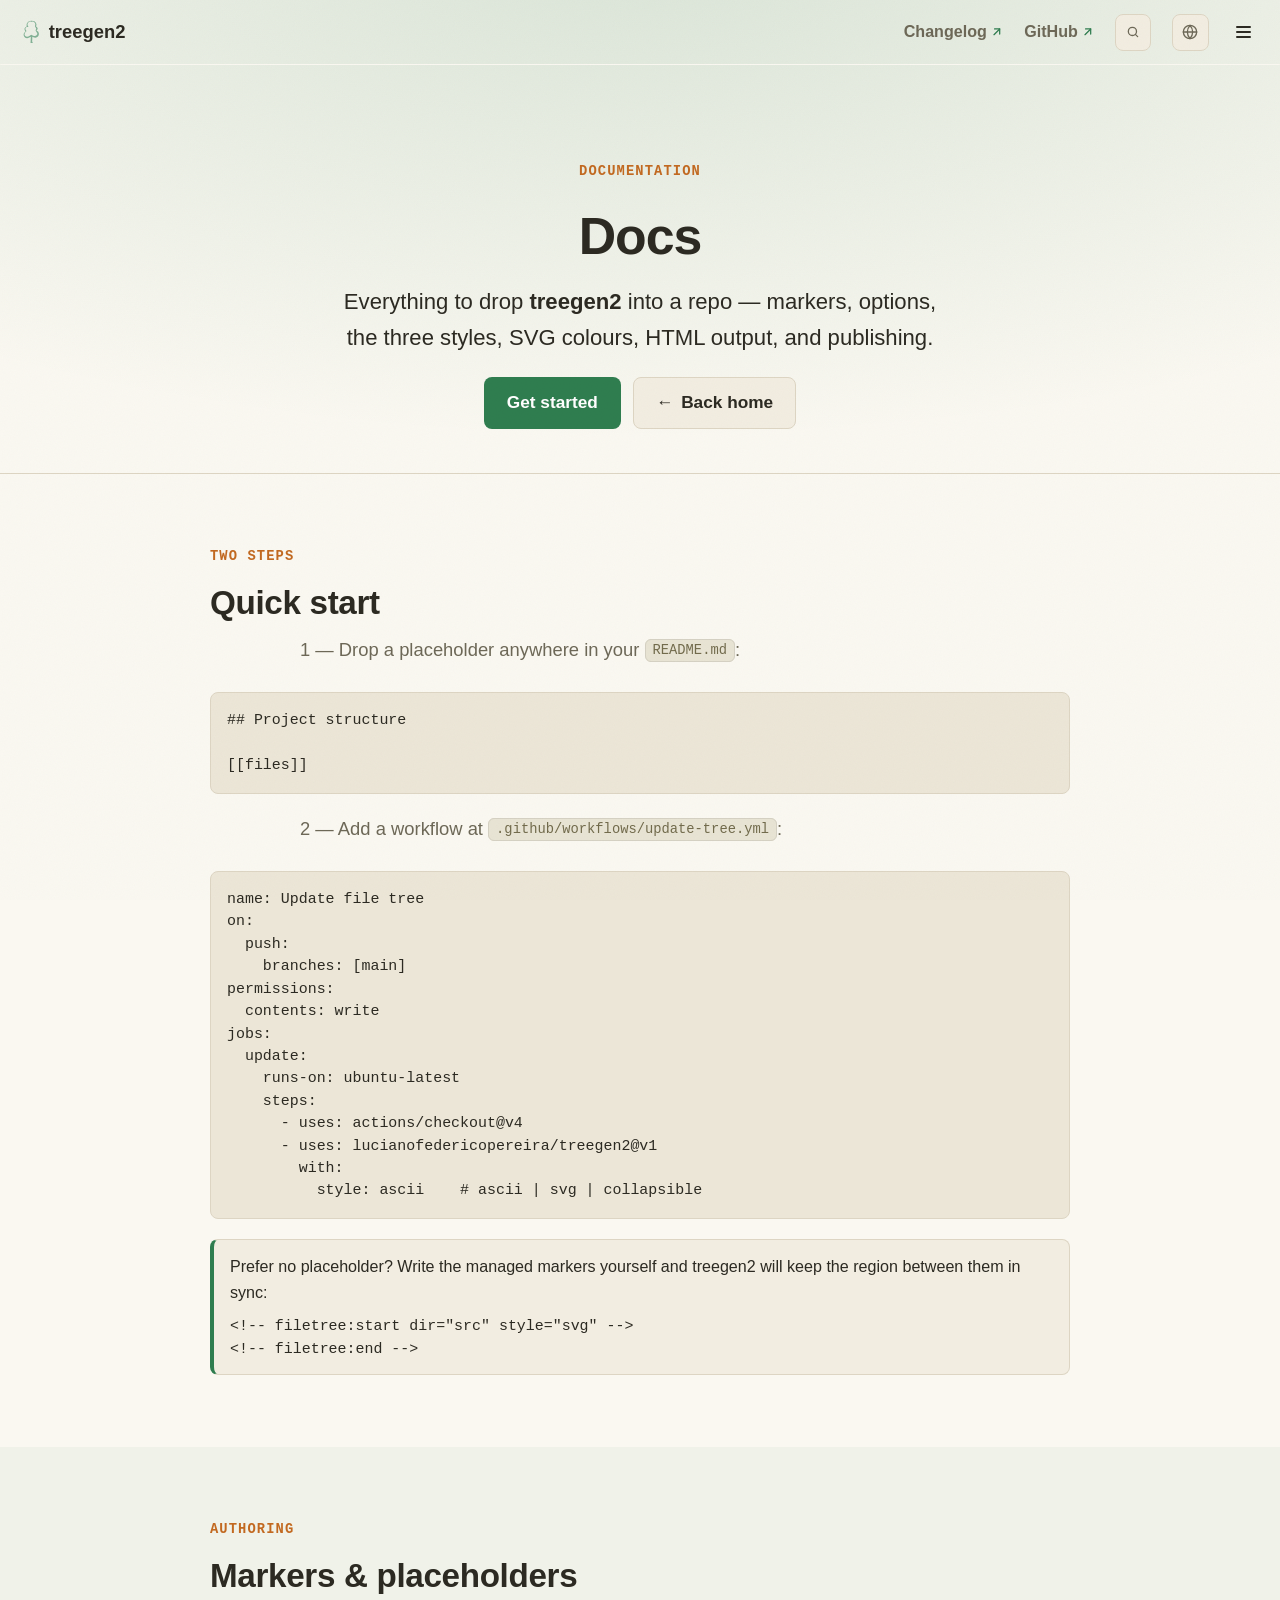
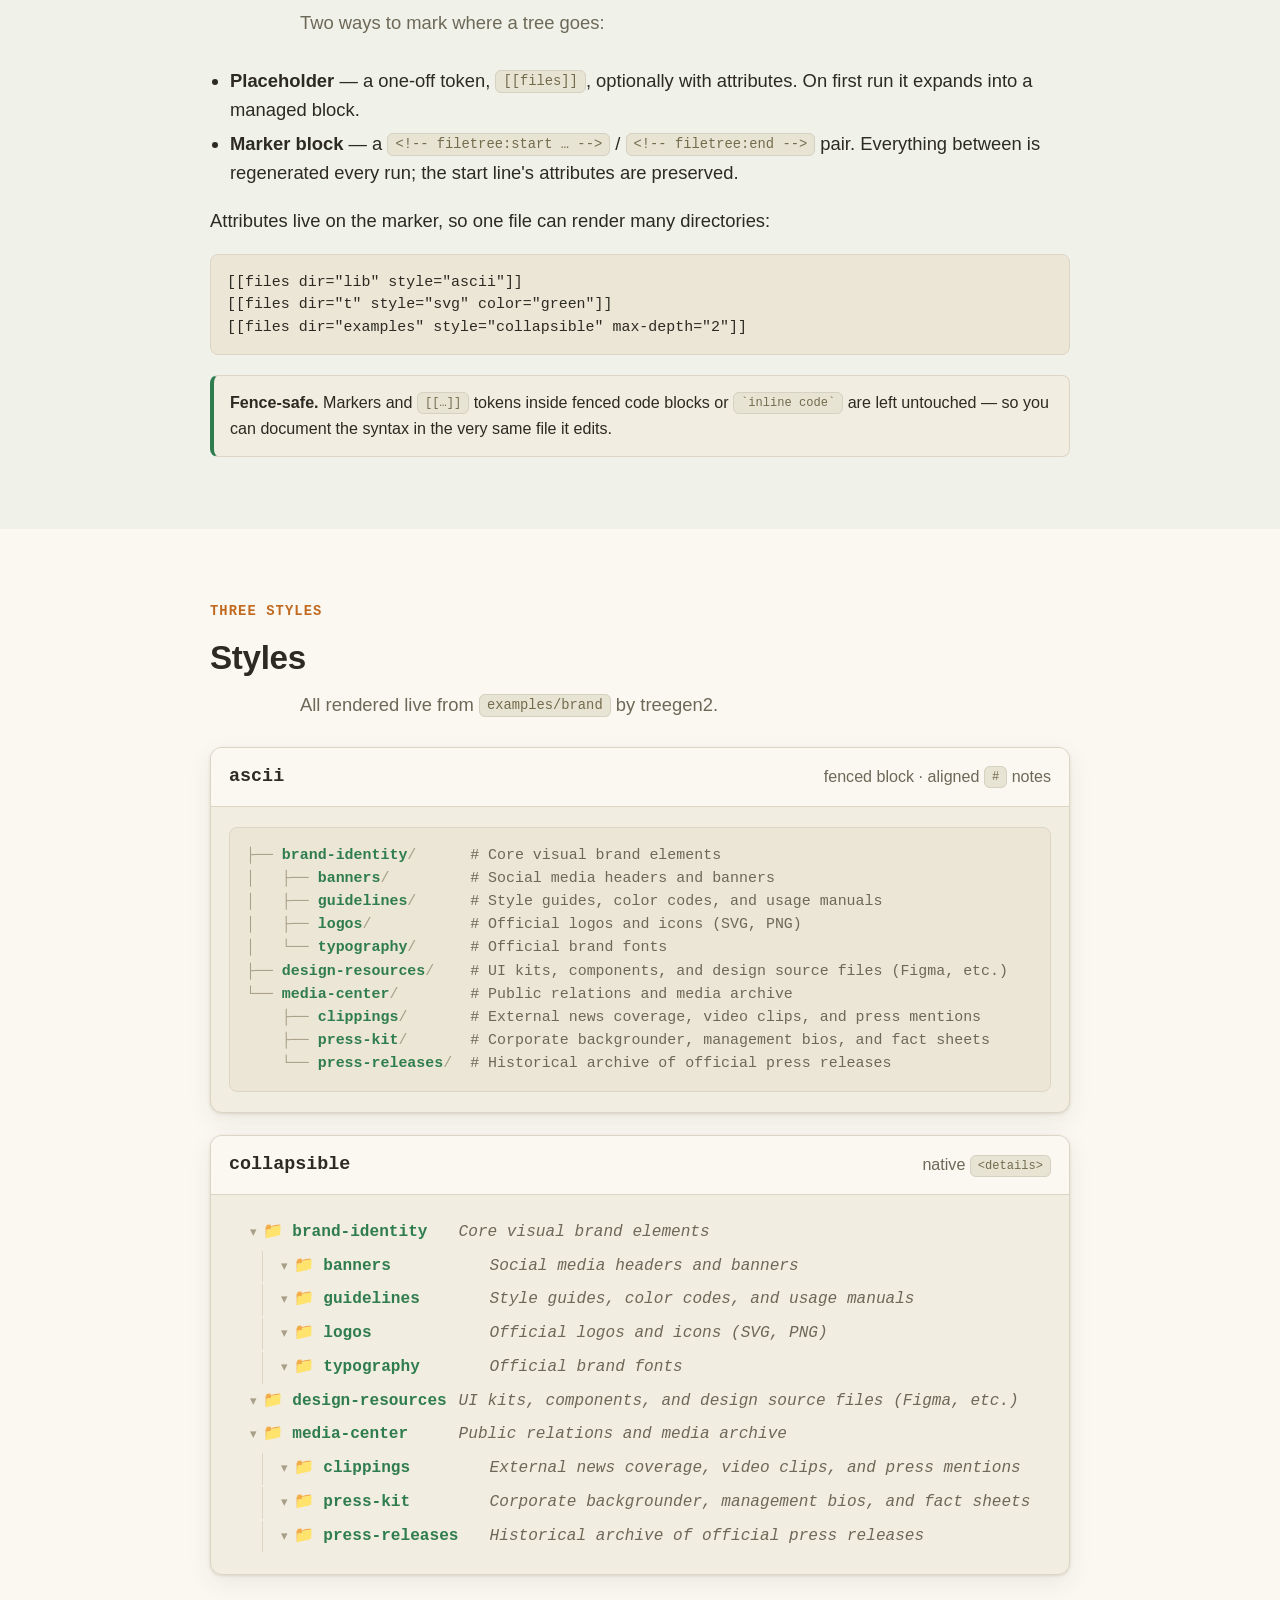
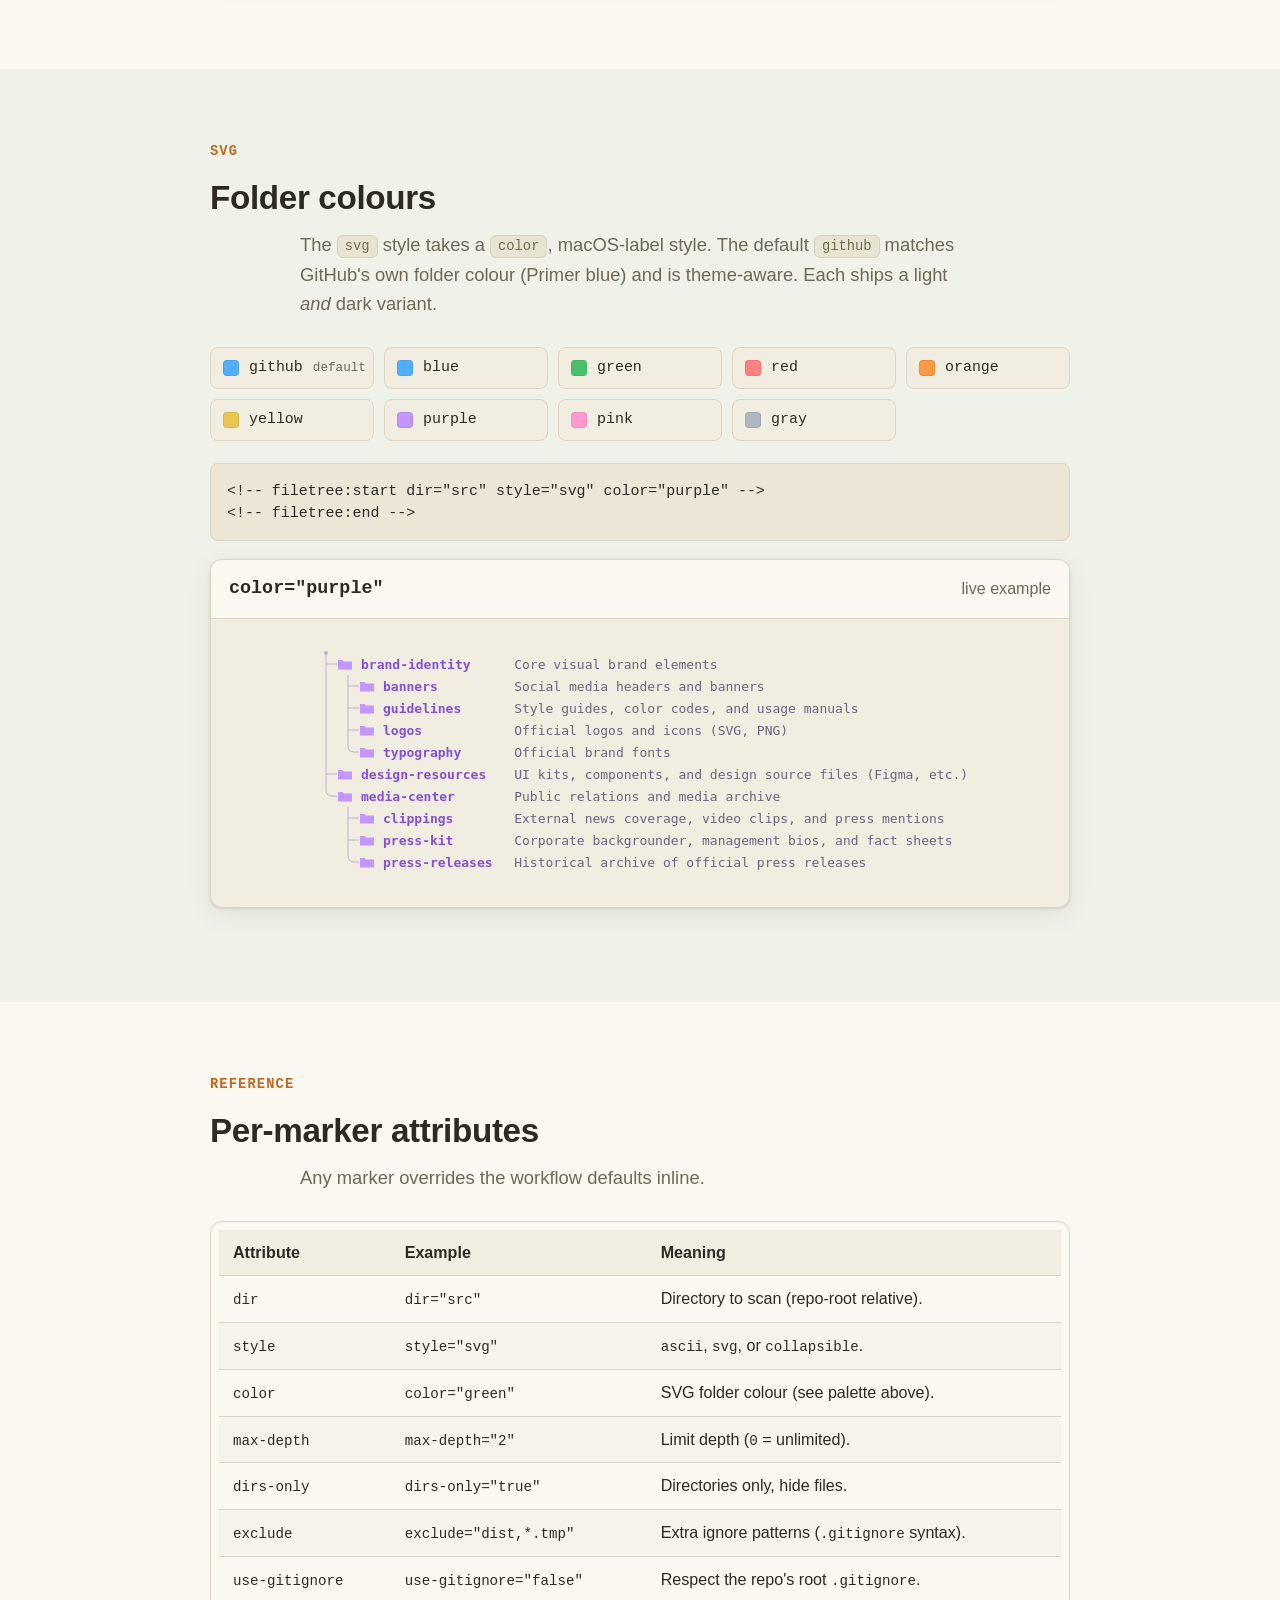
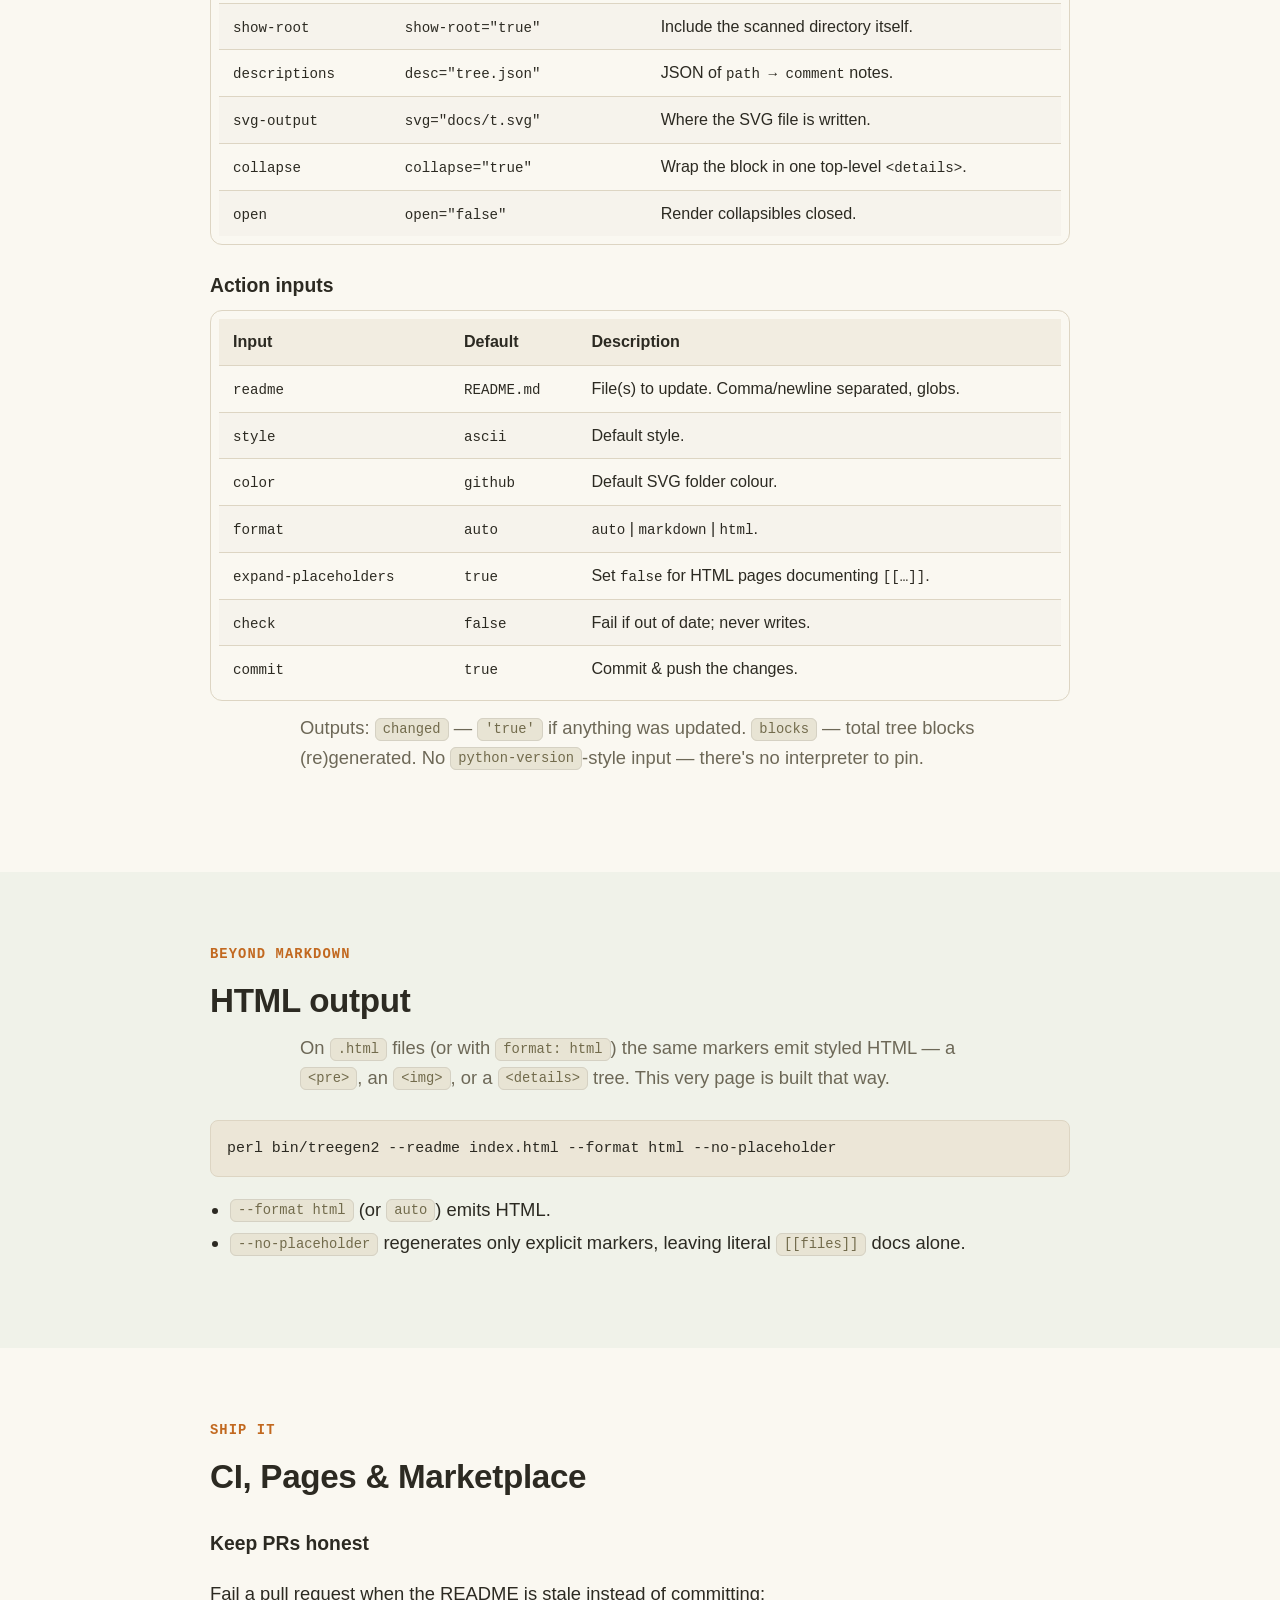
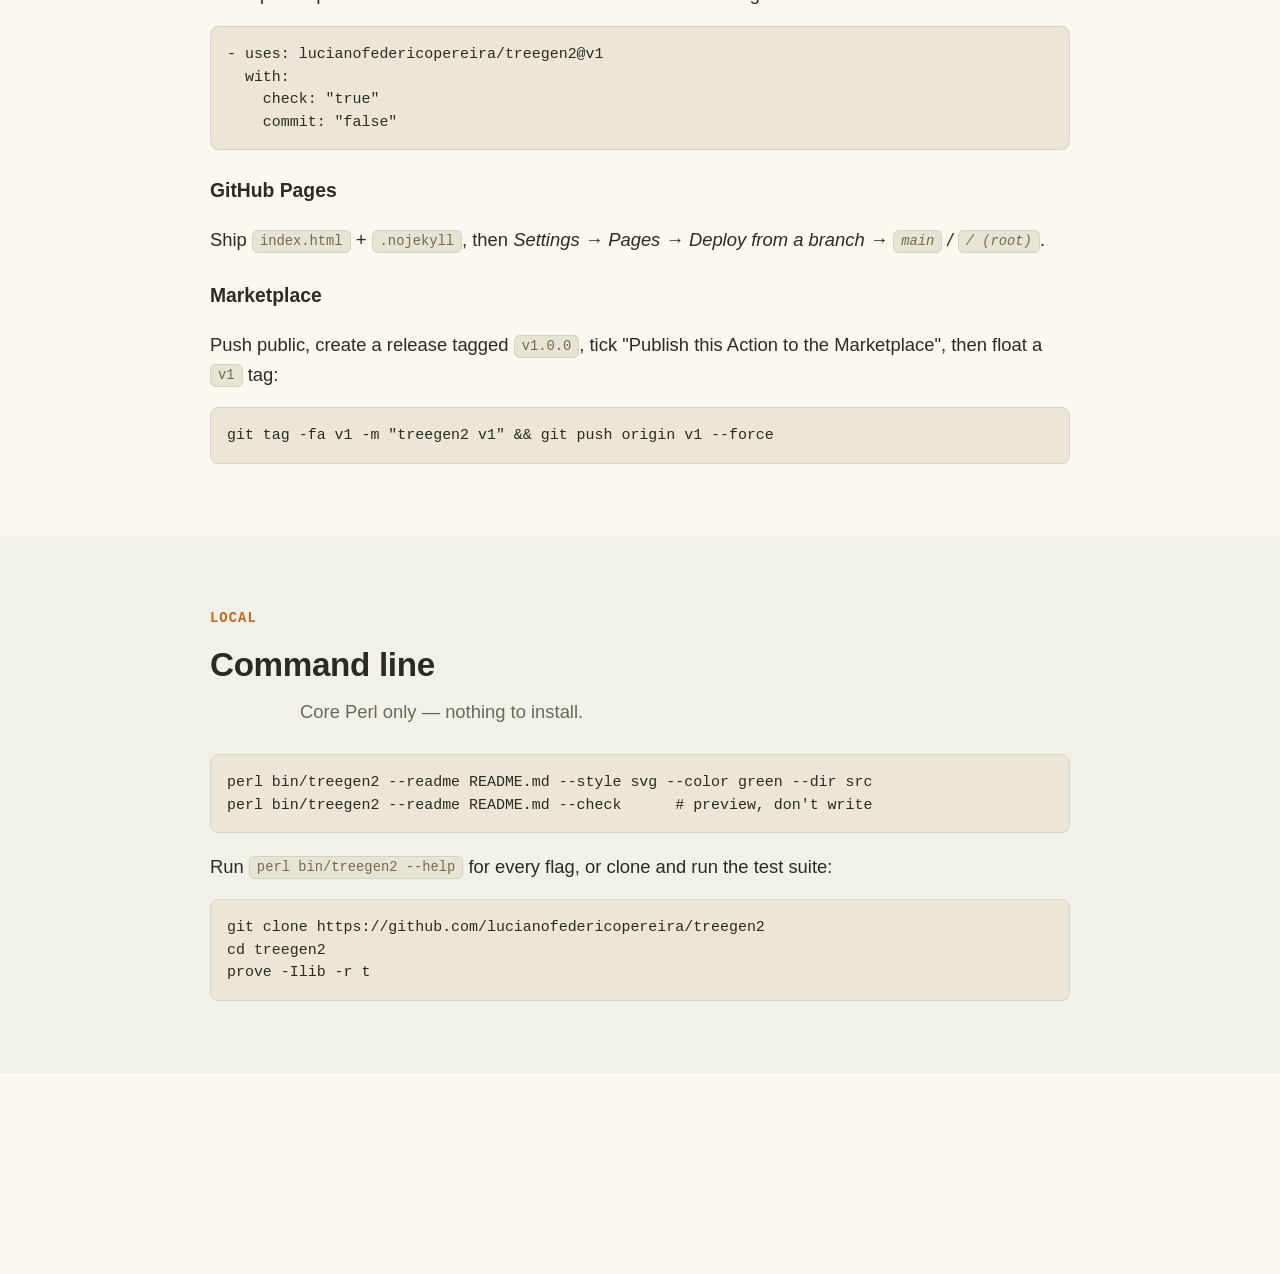
==== docs.html @ 18d8287b "v0.1" ====
<!doctype html>
<html lang="en">
<head>
<script>
document.documentElement.classList.add('js');
setTimeout(function () { document.body && document.body.classList.add('loaded'); }, 1500);
try {
  var storedLocale = localStorage.getItem('treegen2-locale');
  if (storedLocale && storedLocale !== 'en') document.documentElement.lang = storedLocale;
} catch (e) {}
</script>
<meta charset="utf-8" />
<meta name="viewport" content="width=device-width, initial-scale=1" />
<meta name="color-scheme" content="light dark" />
<title>treegen2 — Documentation</title>
<meta name="author" content="Luciano Federico Pereira" />
<meta name="description" content="treegen2 documentation: markers, options, styles, SVG colours, HTML output, CI, and Marketplace publishing." />
<meta property="og:type" content="website" />
<meta property="og:title" content="treegen2 — Documentation" />
<meta property="og:description" content="treegen2 documentation: markers, options, styles, SVG colours, HTML output, CI, and Marketplace publishing." />
<meta name="twitter:card" content="summary" />
<meta name="theme-color" content="#faf8f1" media="(prefers-color-scheme: light)" />
<meta name="theme-color" content="#14170f" media="(prefers-color-scheme: dark)" />
<link rel="icon" href="data:image/svg+xml,%3Csvg xmlns='http://www.w3.org/2000/svg' viewBox='0 0 100 100'%3E%3Ctext y='.9em' font-size='90'%3E%F0%9F%8C%B3%3C/text%3E%3C/svg%3E" />
<link rel="stylesheet" href="assets/site.css" />
<link rel="stylesheet" href="assets/palettes.css" />
<link rel="stylesheet" href="assets/locale.css" />
<link rel="preconnect" crossorigin="anonymous" href="https://translate.google.com">
<link rel="preconnect" crossorigin="anonymous" href="https://translate.googleapis.com">
<link rel="dns-prefetch" href="https://translate.google.com">
<link rel="dns-prefetch" href="https://translate.googleapis.com">
</head>
<body class="doc" data-github-repo="lucianofedericopereira/treegen2">

<svg style="position:absolute; width:0; height:0; overflow:hidden" aria-hidden="true">
  <symbol id="icon-tree" viewBox="39 -1409 1165 1662">
    <path transform="scale(1,-1)" d="M1161 438Q1161 328 1093 250Q1022 168 914 168Q834 168 697 228Q685 -99 685 -80Q685 -157 736 -187V-210H568L589 196Q589 205 586 228Q431 124 339 124Q214 124 145 207Q82 284 82 412Q82 461 145.0 533.5Q208 606 208 609Q208 613 183 654Q143 720 143 800Q143 898 312 972Q290 995 290 1072Q290 1202 406 1288Q513 1366 647 1366Q756 1366 840 1321Q935 1269 967 1174Q987 1114 987 1086Q987 1036 949 972Q989 938 1028 904Q1074 859 1074 816Q1074 752 992 672Q1161 610 1161 438ZM1047 448Q1047 493 987.0 566.5Q927 640 927 674Q927 693 949.0 740.0Q971 787 971 805Q971 845 927.5 890.5Q884 936 884 979Q884 1001 894.5 1042.0Q905 1083 905 1105Q905 1159 867.0 1216.5Q829 1274 779 1293Q758 1301 723 1301Q704 1301 669.5 1292.5Q635 1284 617 1284Q606 1284 599 1298Q583 1301 565 1301Q479 1301 417.0 1231.5Q355 1162 355 1075Q355 1057 370.5 1027.0Q386 997 401 987Q421 974 421 969Q421 939 385 926Q357 926 303 917Q263 905 235.5 869.5Q208 834 208 792Q208 746 246.5 691.5Q285 637 285 639Q285 625 241 580Q192 530 185 515Q148 438 148 402Q148 332 200.0 282.5Q252 233 323 233Q407 233 510.5 304.0Q614 375 614 375Q628 375 723.5 326.0Q819 277 878 277Q934 277 990.5 334.5Q1047 392 1047 448Z"/>
  </symbol>
  <symbol id="icon-external" viewBox="0 0 24 24">
    <path d="M7 17 17 7" />
    <path d="M8 7h9v9" />
  </symbol>
  <symbol id="icon-search" viewBox="0 0 24 24">
    <circle cx="11" cy="11" r="7" />
    <path d="M20 20 16 16" />
  </symbol>
  <symbol id="icon-chevron-up" viewBox="0 0 24 24">
    <path d="M5 15 12 8 19 15" />
  </symbol>
  <symbol id="flag-bg" viewBox="0 0 640 480">
<path fill="#fff" d="M0 0h640v160H0z"/>
  <path fill="#00966e" d="M0 160h640v160H0z"/>
  <path fill="#d62612" d="M0 320h640v160H0z"/>
  </symbol>
  <symbol id="flag-cn" viewBox="0 0 640 480">
<defs>
    <path id="cn-a" fill="#ff0" d="M-.6.8 0-1 .6.8-1-.3h2z"/>
  </defs>
  <path fill="#ee1c25" d="M0 0h640v480H0z"/>
  <use href="#cn-a" width="30" height="20" transform="matrix(71.9991 0 0 72 120 120)"/>
  <use href="#cn-a" width="30" height="20" transform="rotate(239.07 133.748 -44.074)scale(23.99992 23.99978)"/>
  <use href="#cn-a" width="30" height="20" transform="rotate(-98.11 185.558 -77.035)scale(24 23.9997)"/>
  <use href="#cn-a" width="30" height="20" transform="matrix(6.5991 -23.0749 23.0746 6.59919 288 168)"/>
  <use href="#cn-a" width="30" height="20" transform="matrix(14.9991 -18.73557 18.73533 14.99929 240 216)"/>
  </symbol>
  <symbol id="flag-cz" viewBox="0 0 640 480">
<path fill="#fff" d="M0 0h640v240H0z"/>
  <path fill="#d7141a" d="M0 240h640v240H0z"/>
  <path fill="#11457e" d="M360 240 0 0v480z"/>
  </symbol>
  <symbol id="flag-de" viewBox="0 0 640 480">
<path fill="#fc0" d="M0 320h640v160H0z"/>
  <path fill="#000001" d="M0 0h640v160H0z"/>
  <path fill="red" d="M0 160h640v160H0z"/>
  </symbol>
  <symbol id="flag-dk" viewBox="0 0 640 480">
<path fill="#c8102e" d="M0 0h640.1v480H0z"/>
  <path fill="#fff" d="M205.7 0h68.6v480h-68.6z"/>
  <path fill="#fff" d="M0 205.7h640.1v68.6H0z"/>
  </symbol>
  <symbol id="flag-ee" viewBox="0 0 640 480">
<path fill="#1791ff" d="M0 0h640v160H0z"/>
  <path fill="#000001" d="M0 160h640v160H0z"/>
  <path fill="#fff" d="M0 320h640v160H0z"/>
  </symbol>
  <symbol id="flag-es" viewBox="0 0 640 480">
<path fill="#aa151b" d="M0 0h640v480H0z"/>
  <path fill="#f1bf00" d="M0 120h640v240H0z"/>
  </symbol>
  <symbol id="flag-fi" viewBox="0 0 640 480">
<path fill="#fff" d="M0 0h640v480H0z"/>
  <path fill="#002f6c" d="M0 174.5h640v131H0z"/>
  <path fill="#002f6c" d="M175.5 0h130.9v480h-131z"/>
  </symbol>
  <symbol id="flag-fr" viewBox="0 0 640 480">
<path fill="#fff" d="M0 0h640v480H0z"/>
  <path fill="#000091" d="M0 0h213.3v480H0z"/>
  <path fill="#e1000f" d="M426.7 0H640v480H426.7z"/>
  </symbol>
  <symbol id="flag-gr" viewBox="0 0 640 480">
<path fill="#0d5eaf" fill-rule="evenodd" d="M0 0h640v53.3H0z"/>
  <path fill="#fff" fill-rule="evenodd" d="M0 53.3h640v53.4H0z"/>
  <path fill="#0d5eaf" fill-rule="evenodd" d="M0 106.7h640V160H0z"/>
  <path fill="#fff" fill-rule="evenodd" d="M0 160h640v53.3H0z"/>
  <path fill="#0d5eaf" d="M0 0h266.7v266.7H0z"/>
  <path fill="#0d5eaf" fill-rule="evenodd" d="M0 213.3h640v53.4H0z"/>
  <path fill="#fff" fill-rule="evenodd" d="M0 266.7h640V320H0z"/>
  <path fill="#0d5eaf" fill-rule="evenodd" d="M0 320h640v53.3H0z"/>
  <path fill="#fff" fill-rule="evenodd" d="M0 373.3h640v53.4H0z"/>
  <g fill="#fff" fill-rule="evenodd" stroke-width="1.3">
    <path d="M106.7 0H160v266.7h-53.3z"/>
    <path d="M0 106.7h266.7V160H0z"/>
  </g>
  <path fill="#0d5eaf" d="M0 426.7h640V480H0z"/>
  </symbol>
  <symbol id="flag-hr" viewBox="0 0 640 480">
<path fill="#171796" d="M0 0h640v480H0z"/>
  <path fill="#fff" d="M0 0h640v320H0z"/>
  <path fill="red" d="M0 0h640v160H0z"/>
  </symbol>
  <symbol id="flag-hu" viewBox="0 0 640 480">
<g fill-rule="evenodd">
    <path fill="#fff" d="M640 480H0V0h640z"/>
    <path fill="#388d00" d="M640 480H0V320h640z"/>
    <path fill="#d43516" d="M640 160.1H0V.1h640z"/>
  </g>
  </symbol>
  <symbol id="flag-ie" viewBox="0 0 640 480">
<g fill-rule="evenodd" stroke-width="1pt">
    <path fill="#fff" d="M0 0h640v480H0z"/>
    <path fill="#009a49" d="M0 0h213.3v480H0z"/>
    <path fill="#ff7900" d="M426.7 0H640v480H426.7z"/>
  </g>
  </symbol>
  <symbol id="flag-it" viewBox="0 0 640 480">
<g fill-rule="evenodd" stroke-width="1pt">
    <path fill="#fff" d="M0 0h640v480H0z"/>
    <path fill="#009246" d="M0 0h213.3v480H0z"/>
    <path fill="#ce2b37" d="M426.7 0H640v480H426.7z"/>
  </g>
  </symbol>
  <symbol id="flag-lt" viewBox="0 0 640 480">
<g fill-rule="evenodd" stroke-width="1pt" transform="scale(.64143 .96773)">
    <rect width="1063" height="708.7" fill="#006a44" rx="0" ry="0" transform="scale(.93865 .69686)"/>
    <rect width="1063" height="236.2" y="475.6" fill="#c1272d" rx="0" ry="0" transform="scale(.93865 .69686)"/>
    <path fill="#fdb913" d="M0 0h997.8v164.6H0z"/>
  </g>
  </symbol>
  <symbol id="flag-lv" viewBox="0 0 640 480">
<g fill-rule="evenodd">
    <path fill="#fff" d="M0 0h640v480H0z"/>
    <path fill="#981e32" d="M0 0h640v192H0zm0 288h640v192H0z"/>
  </g>
  </symbol>
  <symbol id="flag-mt" viewBox="0 0 640 480">
<path fill="#fff" d="M0 0h320v480H0z"/>
  <path fill="#cf142b" d="M320 0h320v480H320z"/>
  </symbol>
  <symbol id="flag-nl" viewBox="0 0 640 480">
<path fill="#ae1c28" d="M0 0h640v160H0z"/>
  <path fill="#fff" d="M0 160h640v160H0z"/>
  <path fill="#21468b" d="M0 320h640v160H0z"/>
  </symbol>
  <symbol id="flag-pl" viewBox="0 0 640 480">
<g fill-rule="evenodd">
    <path fill="#fff" d="M640 480H0V0h640z"/>
    <path fill="#dc143c" d="M640 480H0V240h640z"/>
  </g>
  </symbol>
  <symbol id="flag-pt" viewBox="0 0 640 480">
<path fill="red" d="M256 0h384v480H256z"/>
  <path fill="#060" d="M0 0h256v480H0z"/>
  </symbol>
  <symbol id="flag-ro" viewBox="0 0 640 480">
<g fill-rule="evenodd" stroke-width="1pt">
    <path fill="#00319c" d="M0 0h213.3v480H0z"/>
    <path fill="#ffde00" d="M213.3 0h213.4v480H213.3z"/>
    <path fill="#de2110" d="M426.7 0H640v480H426.7z"/>
  </g>
  </symbol>
  <symbol id="flag-se" viewBox="0 0 640 480">
<path fill="#005293" d="M0 0h640v480H0z"/>
  <path fill="#fecb00" d="M176 0v192H0v96h176v192h96V288h368v-96H272V0z"/>
  </symbol>
  <symbol id="flag-si" viewBox="0 0 640 480">
<defs>
    <clipPath id="si-a">
      <path fill-opacity=".7" d="M-15 0h682.6v512H-15.1z"/>
    </clipPath>
  </defs>
  <g fill-rule="evenodd" stroke-width="1pt" clip-path="url(#si-a)" transform="translate(14.1)scale(.9375)">
    <path fill="#fff" d="M-62 0H962v512H-62z"/>
    <path fill="#d50000" d="M-62 341.3H962V512H-62z"/>
    <path fill="#0000bf" d="M-62 170.7H962v170.6H-62z"/>
    <path fill="#d50000" d="M228.4 93c-4 61.6-6.4 95.4-15.7 111-10.2 16.8-20 29.1-59.7 44-39.6-14.9-49.4-27.2-59.6-44-9.4-15.6-11.7-49.4-15.7-111l5.8-2c11.8-3.6 20.6-6.5 27.1-7.8 9.3-2 17.3-4.2 42.3-4.7 25 .4 33 2.8 42.3 4.8q9.7 2.1 27.3 7.7z"/>
    <path fill="#0000bf" d="M222.6 91c-3.8 61.5-7 89.7-12 103.2-9.6 23.2-24.8 35.9-57.6 48-32.8-12.1-48-24.8-57.7-48-5-13.6-8-41.7-11.8-103.3q17.4-5.6 27.1-7.7c9.3-2 17.3-4.3 42.3-4.7 25 .4 33 2.7 42.3 4.7a284 284 0 0 1 27.4 7.7z"/>
    <path fill="#ffdf00" d="m153 109.8 1.5 3.7 7 1-4.5 2.7 4.3 2.9-6.3 1-2 3.4-2-3.5-6-.8 4-3-4.2-2.7 6.7-1z"/>
    <path fill="#fff" d="m208.3 179.6-3.9-3-2.7-4.6-5.4-4.7-2.9-4.7-5.4-4.9-2.6-4.7-3-2.3-1.8-1.9-5 4.3-2.6 4.7-3.3 3-3.7-2.9-2.7-4.8-10.3-18.3-10.3 18.3-2.7 4.8-3.7 2.9-3.3-3-2.7-4.7-4.9-4.3-1.9 1.8-2.9 2.4-2.6 4.7-5.4 4.9-2.9 4.7-5.4 4.7-2.7 4.6-3.9 3a66 66 0 0 0 18.6 36.3 107 107 0 0 0 36.6 20.5 104 104 0 0 0 36.8-20.5c5.8-6 16.6-19.3 18.6-36.3"/>
    <path fill="#ffdf00" d="m169.4 83.9 1.6 3.7 7 1-4.6 2.7 4.4 2.9-6.3 1-2 3.4-2-3.5-6-.8 4-3-4.2-2.7 6.6-1zm-33 0 1.6 3.7 7 .9-4.5 2.7 4.3 2.9-6.3 1-2 3.4-2-3.4-6-.9 4-3-4.2-2.7 6.7-1z"/>
    <path fill="#0000bf" d="M199.7 203h-7.4l-7-.5-8.3-4h-9.4l-8.1 4-6.5.6-6.4-.6-8.1-4H129l-8.4 4-6.9.6-7.6-.1-3.6-6.2.1-.2 11.2 1.9 6.9-.5 8.3-4.1h9.4l8.2 4 6.4.6 6.5-.6 8.1-4h9.4l8.4 4 6.9.6 10.8-2 .2.4zm-86.4 9.5 7.4-.5 8.3-4h9.4l8.2 4 6.4.5 6.4-.5 8.2-4h9.4l8.3 4 7.5.5 4.8-6h-.1l-5.2 1.4-6.9-.5-8.3-4h-9.4l-8.2 4-6.4.6-6.5-.6-8.1-4H129l-8.4 4-6.9.6-5-1.3v.2l4.5 5.6z"/>
  </g>
  </symbol>
  <symbol id="flag-sk" viewBox="0 0 640 480">
<path fill="#ee1c25" d="M0 0h640v480H0z"/>
  <path fill="#0b4ea2" d="M0 0h640v320H0z"/>
  <path fill="#fff" d="M0 0h640v160H0z"/>
  <path fill="#fff" d="M233 370.8c-43-20.7-104.6-61.9-104.6-143.2 0-81.4 4-118.4 4-118.4h201.3s3.9 37 3.9 118.4S276 350 233 370.8"/>
  <path fill="#ee1c25" d="M233 360c-39.5-19-96-56.8-96-131.4s3.6-108.6 3.6-108.6h184.8s3.5 34 3.5 108.6C329 303.3 272.5 341 233 360"/>
  <path fill="#fff" d="M241.4 209c10.7.2 31.6.6 50.1-5.6 0 0-.4 6.7-.4 14.4s.5 14.4.5 14.4c-17-5.7-38.1-5.8-50.2-5.7v41.2h-16.8v-41.2c-12-.1-33.1 0-50.1 5.7 0 0 .5-6.7.5-14.4s-.5-14.4-.5-14.4c18.5 6.2 39.4 5.8 50 5.6v-25.9c-9.7 0-23.7.4-39.6 5.7 0 0 .5-6.6.5-14.4 0-7.7-.5-14.4-.5-14.4 15.9 5.3 29.9 5.8 39.6 5.7-.5-16.4-5.3-37-5.3-37s9.9.7 13.8.7 13.8-.7 13.8-.7-4.8 20.6-5.3 37c9.7.1 23.7-.4 39.6-5.7 0 0-.5 6.7-.5 14.4s.5 14.4.5 14.4a119 119 0 0 0-39.7-5.7v26z"/>
  <path fill="#0b4ea2" d="M233 263.3c-19.9 0-30.5 27.5-30.5 27.5s-6-13-22.2-13c-11 0-19 9.7-24.2 18.8 20 31.7 51.9 51.3 76.9 63.4 25-12 57-31.7 76.9-63.4-5.2-9-13.2-18.8-24.2-18.8-16.2 0-22.2 13-22.2 13S253 263.3 233 263.3"/>
  </symbol>
  <symbol id="flag-us" viewBox="0 0 640 480">
<path fill="#bd3d44" d="M0 0h640v480H0"/>
  <path stroke="#fff" stroke-width="37" d="M0 55.3h640M0 129h640M0 203h640M0 277h640M0 351h640M0 425h640"/>
  <path fill="#192f5d" d="M0 0h364.8v258.5H0"/>
  <marker id="us-a" markerHeight="30" markerWidth="30">
    <path fill="#fff" d="m14 0 9 27L0 10h28L5 27z"/>
  </marker>
  <path fill="none" marker-mid="url(#us-a)" d="m0 0 16 11h61 61 61 61 60L47 37h61 61 60 61L16 63h61 61 61 61 60L47 89h61 61 60 61L16 115h61 61 61 61 60L47 141h61 61 60 61L16 166h61 61 61 61 60L47 192h61 61 60 61L16 218h61 61 61 61 60z"/>
  </symbol>
  <symbol id="icon-globe" viewBox="0 0 24 24">
    <circle cx="12" cy="12" r="10"/>
    <path d="M2 12h20"/>
    <path d="M12 2a15.3 15.3 0 0 1 4 10 15.3 15.3 0 0 1-4 10 15.3 15.3 0 0 1-4-10 15.3 15.3 0 0 1 4-10z"/>
  </symbol>
</svg>

<div class="print-only" id="print-meta" aria-hidden="true">
  <strong id="print-meta-title"></strong>
  <span id="print-meta-url"></span>
  <span id="print-meta-date"></span>
</div>

<a class="skip-link" href="#main-content">Skip to content</a>

<div class="shell">

<nav class="nav" aria-label="Primary">
  <div class="wrap">
    <a class="brand notranslate" href="index.html#top"><span class="logo"><svg class="logo-tree" aria-hidden="true"><use href="#icon-tree"/></svg></span> treegen2</a>
    <div class="links" id="nav-links">
      <a class="link i18n" href="index.html#top"><span data-i18n-default>Home</span><span data-locale="es" class="notranslate">Inicio</span><span data-locale="it" class="notranslate">Home</span></a>
      <a class="link i18n" href="#quick-start"><span data-i18n-default>Quick start</span><span data-locale="es" class="notranslate">Inicio rápido</span><span data-locale="it" class="notranslate">Avvio rapido</span></a>
      <a class="link i18n" href="#markers"><span data-i18n-default>Markers</span><span data-locale="es" class="notranslate">Marcadores</span><span data-locale="it" class="notranslate">Marcatori</span></a>
      <a class="link i18n" href="#styles"><span data-i18n-default>Styles</span><span data-locale="es" class="notranslate">Estilos</span><span data-locale="it" class="notranslate">Stili</span></a>
      <a class="link i18n" href="#colors"><span data-i18n-default>Colours</span><span data-locale="es" class="notranslate">Colores</span><span data-locale="it" class="notranslate">Colori</span></a>
      <a class="link i18n" href="#options"><span data-i18n-default>Options</span><span data-locale="es" class="notranslate">Opciones</span><span data-locale="it" class="notranslate">Opzioni</span></a>
      <a class="link i18n" href="#ship"><span data-i18n-default>CI &amp; Publishing</span><span data-locale="es" class="notranslate">CI y Publicación</span><span data-locale="it" class="notranslate">CI e Pubblicazione</span></a>
      <a class="link i18n" href="#cli"><span data-i18n-default>CLI</span><span data-locale="es" class="notranslate">Línea de comandos</span><span data-locale="it" class="notranslate">Riga di comando</span></a>
      <div class="links-external">
        <a class="link link--external i18n" href="changelog.html"><span data-i18n-default>Changelog</span><span data-locale="es" class="notranslate">Cambios</span><span data-locale="it" class="notranslate">Modifiche</span><svg class="link-external-icon" aria-hidden="true"><use href="#icon-external"/></svg></a>
        <a class="link link--external notranslate" href="https://github.com/lucianofedericopereira/treegen2" target="_blank" rel="noopener">GitHub<svg class="link-external-icon" aria-hidden="true"><use href="#icon-external"/></svg></a>
      </div>
    </div>
    <div class="spacer"></div>
    <div class="links-external-toolbar" id="nav-links-external-toolbar">
      <a class="link link--external i18n" href="changelog.html"><span data-i18n-default>Changelog</span><span data-locale="es" class="notranslate">Cambios</span><span data-locale="it" class="notranslate">Modifiche</span><svg class="link-external-icon" aria-hidden="true"><use href="#icon-external"/></svg></a>
      <a class="link link--external notranslate" href="https://github.com/lucianofedericopereira/treegen2" target="_blank" rel="noopener">GitHub<svg class="link-external-icon" aria-hidden="true"><use href="#icon-external"/></svg></a>
    </div>
    <button type="button" class="search-trigger" id="search-trigger" aria-haspopup="dialog" aria-label="Search or jump to&hellip;">
      <svg class="search-trigger-icon" aria-hidden="true"><use href="#icon-search"/></svg>
      <span class="search-trigger-label">Search</span>
      <kbd class="search-kbd">S</kbd>
    </button>
    <div class="locale-switcher notranslate" id="locale-switcher">
      <button type="button" class="locale-trigger" id="locale-trigger"
              aria-haspopup="true" aria-expanded="false" aria-controls="locale-menu"
              aria-label="Choose language">
        <svg class="locale-trigger-icon" aria-hidden="true"><use href="#icon-globe"/></svg>
      </button>
      <ul class="locale-menu" id="locale-menu" role="menu" aria-hidden="true" aria-label="Choose language"></ul>
      <span class="locale-announce" id="locale-announce" role="status" aria-live="polite"></span>
    </div>
    <div id="translate" class="notranslate" hidden></div>
    <button type="button" class="nav-toggle" id="nav-toggle" aria-expanded="false" aria-controls="nav-links" aria-label="Toggle menu">
      <span class="nav-toggle-bar"></span>
      <span class="nav-toggle-bar"></span>
      <span class="nav-toggle-bar"></span>
    </button>
  </div>
</nav>

<dialog class="search-modal" id="search-modal" aria-label="Search or jump to">
  <div class="search-input-wrap">
    <svg aria-hidden="true"><use href="#icon-search"/></svg>
    <input type="search" id="search-input" placeholder="Search or jump to&hellip;" autocomplete="off" aria-controls="search-results" aria-expanded="false" role="combobox" />
  </div>
  <ul class="search-results" id="search-results" role="listbox"></ul>
</dialog>

<main id="main-content">

<header class="hero" id="top">
  <div class="wrap">
    <div class="eyebrow reveal i18n"><span data-i18n-default>Documentation</span><span data-locale="es" class="notranslate">Documentación</span><span data-locale="it" class="notranslate">Documentazione</span></div>
    <h1 class="reveal notranslate">Docs</h1>
    <p class="tagline reveal i18n">
      <span data-i18n-default>Everything to drop <strong class="notranslate">treegen2</strong> into a repo — markers, options,
      the three styles, SVG colours, HTML output, and publishing.</span>
      <span data-locale="es" class="notranslate">Todo lo necesario para integrar <strong>treegen2</strong> en un repo — marcadores, opciones,
      los tres estilos, colores SVG, salida HTML y publicación.</span>
      <span data-locale="it" class="notranslate">Tutto il necessario per integrare <strong>treegen2</strong> in un repo — marcatori, opzioni,
      i tre stili, colori SVG, output HTML e pubblicazione.</span>
    </p>
    <div class="cta">
      <a class="btn btn--primary i18n" href="#quick-start"><span data-i18n-default>Get started</span><span data-locale="es" class="notranslate">Comenzar</span><span data-locale="it" class="notranslate">Inizia</span></a>
      <a class="btn btn--ghost i18n" href="index.html">← <span data-i18n-default>Back home</span><span data-locale="es" class="notranslate">Volver al inicio</span><span data-locale="it" class="notranslate">Torna alla home</span></a>
    </div>
  </div>
</header>

<!-- ===================== QUICK START ===================== -->
<section id="quick-start">
  <div class="wrap">
    <div class="eyebrow reveal i18n"><span data-i18n-default>Two steps</span><span data-locale="es" class="notranslate">Dos pasos</span><span data-locale="it" class="notranslate">Due passaggi</span></div>
    <h2 class="reveal i18n"><span data-i18n-default>Quick start</span><span data-locale="es" class="notranslate">Inicio rápido</span><span data-locale="it" class="notranslate">Avvio rapido</span></h2>
    <p class="section-lead reveal i18n"><span data-i18n-default>1 — Drop a placeholder anywhere in your <code class="inline">README.md</code>:</span><span data-locale="es" class="notranslate">1 — Coloca un marcador en cualquier parte de tu <code class="inline">README.md</code>:</span><span data-locale="it" class="notranslate">1 — Inserisci un segnaposto in qualsiasi punto del tuo <code class="inline">README.md</code>:</span></p>
<pre class="notranslate reveal">## Project structure

[[files]]</pre>
    <p class="section-lead reveal i18n" style="margin-top:20px"><span data-i18n-default>2 — Add a workflow at <code class="inline">.github/workflows/update-tree.yml</code>:</span><span data-locale="es" class="notranslate">2 — Agrega un workflow en <code class="inline">.github/workflows/update-tree.yml</code>:</span><span data-locale="it" class="notranslate">2 — Aggiungi un workflow in <code class="inline">.github/workflows/update-tree.yml</code>:</span></p>
<pre class="notranslate reveal">name: Update file tree
on:
  push:
    branches: [main]
permissions:
  contents: write
jobs:
  update:
    runs-on: ubuntu-latest
    steps:
      - uses: actions/checkout@v4
      - uses: lucianofedericopereira/treegen2@v1
        with:
          style: ascii    # ascii | svg | collapsible</pre>
    <div class="callout reveal i18n">
      <span data-i18n-default>Prefer no placeholder? Write the managed markers yourself and treegen2 will
      keep the region between them in sync:</span>
      <span data-locale="es" class="notranslate">¿Prefieres no usar un marcador? Escribe los marcadores gestionados tú mismo y treegen2
      mantendrá sincronizada la región entre ellos:</span>
      <span data-locale="it" class="notranslate">Preferisci non usare un segnaposto? Scrivi tu stesso i marcatori gestiti e treegen2
      manterrà sincronizzata la regione tra di essi:</span>
<pre class="notranslate" style="margin-top:10px;background:transparent;border:0;padding:0">&lt;!-- filetree:start dir="src" style="svg" --&gt;
&lt;!-- filetree:end --&gt;</pre>
    </div>
  </div>
</section>

<!-- ===================== MARKERS ===================== -->
<section id="markers">
  <div class="wrap">
    <div class="eyebrow reveal i18n"><span data-i18n-default>Authoring</span><span data-locale="es" class="notranslate">Autoría</span><span data-locale="it" class="notranslate">Scrittura</span></div>
    <h2 class="reveal i18n"><span data-i18n-default>Markers &amp; placeholders</span><span data-locale="es" class="notranslate">Marcadores y placeholders</span><span data-locale="it" class="notranslate">Marcatori e segnaposto</span></h2>
    <p class="section-lead reveal i18n"><span data-i18n-default>Two ways to mark where a tree goes:</span><span data-locale="es" class="notranslate">Dos formas de marcar dónde va un árbol:</span><span data-locale="it" class="notranslate">Due modi per indicare dove va un albero:</span></p>
    <ul class="reveal i18n">
      <li><span data-i18n-default><strong>Placeholder</strong> — a one-off token, <code class="inline">[[files]]</code>,
        optionally with attributes. On first run it expands into a managed block.</span>
        <span data-locale="es" class="notranslate"><strong>Placeholder</strong> — un token de un solo uso, <code class="inline">[[files]]</code>,
        opcionalmente con atributos. En la primera ejecución se expande en un bloque gestionado.</span>
        <span data-locale="it" class="notranslate"><strong>Segnaposto</strong> — un token usa-e-getta, <code class="inline">[[files]]</code>,
        opzionalmente con attributi. Alla prima esecuzione si espande in un blocco gestito.</span></li>
      <li><span data-i18n-default><strong>Marker block</strong> — a
        <code class="inline">&lt;!-- filetree:start … --&gt;</code> /
        <code class="inline">&lt;!-- filetree:end --&gt;</code> pair. Everything between
        is regenerated every run; the start line's attributes are preserved.</span>
        <span data-locale="es" class="notranslate"><strong>Bloque marcador</strong> — un par
        <code class="inline">&lt;!-- filetree:start … --&gt;</code> /
        <code class="inline">&lt;!-- filetree:end --&gt;</code>. Todo lo que hay entre ambos
        se regenera en cada ejecución; los atributos de la línea inicial se conservan.</span>
        <span data-locale="it" class="notranslate"><strong>Blocco marcatore</strong> — una coppia
        <code class="inline">&lt;!-- filetree:start … --&gt;</code> /
        <code class="inline">&lt;!-- filetree:end --&gt;</code>. Tutto ciò che sta in mezzo
        viene rigenerato a ogni esecuzione; gli attributi della riga iniziale vengono conservati.</span></li>
    </ul>
    <p class="reveal i18n"><span data-i18n-default>Attributes live on the marker, so one file can render many directories:</span><span data-locale="es" class="notranslate">Los atributos viven en el marcador, así que un mismo archivo puede renderizar varios directorios:</span><span data-locale="it" class="notranslate">Gli attributi vivono sul marcatore, quindi un solo file può renderizzare più directory:</span></p>
<pre class="notranslate reveal">[[files dir="lib" style="ascii"]]
[[files dir="t" style="svg" color="green"]]
[[files dir="examples" style="collapsible" max-depth="2"]]</pre>
    <div class="callout reveal i18n">
      <span data-i18n-default><strong>Fence-safe.</strong> Markers and <code class="inline">[[…]]</code> tokens inside
      fenced code blocks or <code class="inline">`inline code`</code> are left untouched — so you
      can document the syntax in the very same file it edits.</span>
      <span data-locale="es" class="notranslate"><strong>Seguro con bloques de código.</strong> Los marcadores y los tokens
      <code class="inline">[[…]]</code> dentro de bloques de código o <code class="inline">`código en línea`</code>
      quedan intactos — así puedes documentar la sintaxis en el mismo archivo que edita.</span>
      <span data-locale="it" class="notranslate"><strong>Sicuro con i blocchi di codice.</strong> I marcatori e i token
      <code class="inline">[[…]]</code> all'interno di blocchi di codice o <code class="inline">`codice inline`</code>
      restano intatti — così puoi documentare la sintassi nello stesso file che modifica.</span>
    </div>
  </div>
</section>

<!-- ===================== STYLES (live) ===================== -->
<section id="styles">
  <div class="wrap">
    <div class="eyebrow reveal i18n"><span data-i18n-default>Three styles</span><span data-locale="es" class="notranslate">Tres estilos</span><span data-locale="it" class="notranslate">Tre stili</span></div>
    <h2 class="reveal i18n"><span data-i18n-default>Styles</span><span data-locale="es" class="notranslate">Estilos</span><span data-locale="it" class="notranslate">Stili</span></h2>
    <p class="section-lead reveal i18n"><span data-i18n-default>All rendered live from
      <code class="inline">examples/brand</code> by treegen2.</span>
      <span data-locale="es" class="notranslate">Todos renderizados en vivo desde
      <code class="inline">examples/brand</code> por treegen2.</span>
      <span data-locale="it" class="notranslate">Tutti renderizzati dal vivo da
      <code class="inline">examples/brand</code> tramite treegen2.</span></p>

    <div class="variant reveal">
      <div class="head"><span class="name notranslate">ascii</span>
        <span class="desc i18n"><span data-i18n-default>fenced block · aligned <code class="inline">#</code> notes</span><span data-locale="es" class="notranslate">bloque cercado · notas <code class="inline">#</code> alineadas</span><span data-locale="it" class="notranslate">blocco recintato · note <code class="inline">#</code> allineate</span></span></div>
      <div class="body">
<!-- filetree:start dir="examples/brand" descriptions="examples/brand/.filetree.json" dirs-only="true" -->
<pre class="filetree-ascii"><span class="ft-branch">├── </span><span class="ft-dir">brand-identity</span><span class="ft-slash">/</span>      <span class="ft-comment"># Core visual brand elements</span>
<span class="ft-branch">│   ├── </span><span class="ft-dir">banners</span><span class="ft-slash">/</span>         <span class="ft-comment"># Social media headers and banners</span>
<span class="ft-branch">│   ├── </span><span class="ft-dir">guidelines</span><span class="ft-slash">/</span>      <span class="ft-comment"># Style guides, color codes, and usage manuals</span>
<span class="ft-branch">│   ├── </span><span class="ft-dir">logos</span><span class="ft-slash">/</span>           <span class="ft-comment"># Official logos and icons (SVG, PNG)</span>
<span class="ft-branch">│   └── </span><span class="ft-dir">typography</span><span class="ft-slash">/</span>      <span class="ft-comment"># Official brand fonts</span>
<span class="ft-branch">├── </span><span class="ft-dir">design-resources</span><span class="ft-slash">/</span>    <span class="ft-comment"># UI kits, components, and design source files (Figma, etc.)</span>
<span class="ft-branch">└── </span><span class="ft-dir">media-center</span><span class="ft-slash">/</span>        <span class="ft-comment"># Public relations and media archive</span>
<span class="ft-branch">    ├── </span><span class="ft-dir">clippings</span><span class="ft-slash">/</span>       <span class="ft-comment"># External news coverage, video clips, and press mentions</span>
<span class="ft-branch">    ├── </span><span class="ft-dir">press-kit</span><span class="ft-slash">/</span>       <span class="ft-comment"># Corporate backgrounder, management bios, and fact sheets</span>
<span class="ft-branch">    └── </span><span class="ft-dir">press-releases</span><span class="ft-slash">/</span>  <span class="ft-comment"># Historical archive of official press releases</span></pre>
<!-- filetree:end -->
      </div>
    </div>

    <div class="variant reveal">
      <div class="head"><span class="name notranslate">collapsible</span>
        <span class="desc i18n"><span data-i18n-default>native <code class="inline">&lt;details&gt;</code></span><span data-locale="es" class="notranslate">elemento <code class="inline">&lt;details&gt;</code> nativo</span><span data-locale="it" class="notranslate">elemento <code class="inline">&lt;details&gt;</code> nativo</span></span></div>
      <div class="body">
        <div class="tree-details notranslate">
<!-- filetree:start dir="examples/brand" descriptions="examples/brand/.filetree.json" exclude=".filetree.json" dirs-only="true" style="collapsible" -->
<details open>
<summary><span class="ft-name">📁 <strong>brand-identity</strong></span> <em class="ft-note">Core visual brand elements</em></summary>
  <details open>
  <summary><span class="ft-name">📁 <strong>banners</strong></span> <em class="ft-note">Social media headers and banners</em></summary>
  </details>
  <details open>
  <summary><span class="ft-name">📁 <strong>guidelines</strong></span> <em class="ft-note">Style guides, color codes, and usage manuals</em></summary>
  </details>
  <details open>
  <summary><span class="ft-name">📁 <strong>logos</strong></span> <em class="ft-note">Official logos and icons (SVG, PNG)</em></summary>
  </details>
  <details open>
  <summary><span class="ft-name">📁 <strong>typography</strong></span> <em class="ft-note">Official brand fonts</em></summary>
  </details>
</details>
<details open>
<summary><span class="ft-name">📁 <strong>design-resources</strong></span> <em class="ft-note">UI kits, components, and design source files (Figma, etc.)</em></summary>
</details>
<details open>
<summary><span class="ft-name">📁 <strong>media-center</strong></span> <em class="ft-note">Public relations and media archive</em></summary>
  <details open>
  <summary><span class="ft-name">📁 <strong>clippings</strong></span> <em class="ft-note">External news coverage, video clips, and press mentions</em></summary>
  </details>
  <details open>
  <summary><span class="ft-name">📁 <strong>press-kit</strong></span> <em class="ft-note">Corporate backgrounder, management bios, and fact sheets</em></summary>
  </details>
  <details open>
  <summary><span class="ft-name">📁 <strong>press-releases</strong></span> <em class="ft-note">Historical archive of official press releases</em></summary>
  </details>
</details>
<!-- filetree:end -->
        </div>
      </div>
    </div>
  </div>
</section>

<!-- ===================== COLOURS (live) ===================== -->
<section id="colors">
  <div class="wrap">
    <div class="eyebrow reveal i18n"><span data-i18n-default>SVG</span><span data-locale="es" class="notranslate">SVG</span><span data-locale="it" class="notranslate">SVG</span></div>
    <h2 class="reveal i18n"><span data-i18n-default>Folder colours</span><span data-locale="es" class="notranslate">Colores de carpeta</span><span data-locale="it" class="notranslate">Colori delle cartelle</span></h2>
    <p class="section-lead reveal i18n">
      <span data-i18n-default>The <code class="inline">svg</code> style takes a <code class="inline">color</code>,
      macOS-label style. The default <code class="inline">github</code> matches GitHub's own
      folder colour (Primer blue) and is theme-aware. Each ships a light <em>and</em> dark variant.</span>
      <span data-locale="es" class="notranslate">El estilo <code class="inline">svg</code> acepta un <code class="inline">color</code>,
      al estilo de las etiquetas de macOS. El valor predeterminado <code class="inline">github</code> coincide con el color
      de carpeta propio de GitHub (azul Primer) y se adapta al tema. Cada uno incluye una variante clara <em>y</em> otra oscura.</span>
      <span data-locale="it" class="notranslate">Lo stile <code class="inline">svg</code> accetta un <code class="inline">color</code>,
      in stile etichette di macOS. Il valore predefinito <code class="inline">github</code> corrisponde al colore
      di cartella di GitHub (blu Primer) ed è adattato al tema. Ognuno include una variante chiara <em>e</em> una scura.</span>
    </p>
    <div class="swatches reveal" style="margin-bottom:22px">
      <div class="swatch"><span class="dot" style="background:#54aeff"></span> github <span class="tag i18n"><span data-i18n-default>default</span><span data-locale="es" class="notranslate">predeterminado</span><span data-locale="it" class="notranslate">predefinito</span></span></div>
      <div class="swatch"><span class="dot" style="background:#54aeff"></span> blue</div>
      <div class="swatch"><span class="dot" style="background:#4ac26b"></span> green</div>
      <div class="swatch"><span class="dot" style="background:#ff8182"></span> red</div>
      <div class="swatch"><span class="dot" style="background:#fd9843"></span> orange</div>
      <div class="swatch"><span class="dot" style="background:#eac54f"></span> yellow</div>
      <div class="swatch"><span class="dot" style="background:#c297ff"></span> purple</div>
      <div class="swatch"><span class="dot" style="background:#ff9bce"></span> pink</div>
      <div class="swatch"><span class="dot" style="background:#afb8c1"></span> gray</div>
    </div>
<pre class="notranslate reveal">&lt;!-- filetree:start dir="src" style="svg" color="purple" --&gt;
&lt;!-- filetree:end --&gt;</pre>
    <div class="variant reveal" style="margin-top:18px">
      <div class="head"><span class="name notranslate">color="purple"</span>
        <span class="desc i18n"><span data-i18n-default>live example</span><span data-locale="es" class="notranslate">ejemplo en vivo</span><span data-locale="it" class="notranslate">esempio dal vivo</span></span></div>
      <div class="body">
<!-- filetree:start dir="examples/brand" descriptions="examples/brand/.filetree.json" dirs-only="true" style="svg" color="purple" background="transparent" svg-output="assets/docs-tree.svg" title="Purple tree" -->
<img class="filetree-svg" src="assets/docs-tree.svg" alt="Purple tree" />
<!-- filetree:end -->
      </div>
    </div>
  </div>
</section>

<!-- ===================== OPTIONS ===================== -->
<section id="options">
  <div class="wrap">
    <div class="eyebrow reveal i18n"><span data-i18n-default>Reference</span><span data-locale="es" class="notranslate">Referencia</span><span data-locale="it" class="notranslate">Riferimento</span></div>
    <h2 class="reveal i18n"><span data-i18n-default>Per-marker attributes</span><span data-locale="es" class="notranslate">Atributos por marcador</span><span data-locale="it" class="notranslate">Attributi per marcatore</span></h2>
    <p class="section-lead reveal i18n"><span data-i18n-default>Any marker overrides the workflow defaults inline.</span><span data-locale="es" class="notranslate">Cualquier marcador puede anular en línea los valores predeterminados del workflow.</span><span data-locale="it" class="notranslate">Qualsiasi marcatore può sovrascrivere in linea i valori predefiniti del workflow.</span></p>
    <div class="table-scroll reveal">
      <table>
        <thead><tr><th class="i18n"><span data-i18n-default>Attribute</span><span data-locale="es" class="notranslate">Atributo</span><span data-locale="it" class="notranslate">Attributo</span></th><th class="i18n"><span data-i18n-default>Example</span><span data-locale="es" class="notranslate">Ejemplo</span><span data-locale="it" class="notranslate">Esempio</span></th><th class="i18n"><span data-i18n-default>Meaning</span><span data-locale="es" class="notranslate">Significado</span><span data-locale="it" class="notranslate">Significato</span></th></tr></thead>
        <tbody>
          <tr><td><code>dir</code></td><td><code>dir="src"</code></td><td class="i18n"><span data-i18n-default>Directory to scan (repo-root relative).</span><span data-locale="es" class="notranslate">Directorio a escanear (relativo a la raíz del repo).</span><span data-locale="it" class="notranslate">Directory da scansionare (relativa alla radice del repo).</span></td></tr>
          <tr><td><code>style</code></td><td><code>style="svg"</code></td><td class="i18n"><span data-i18n-default><code>ascii</code>, <code>svg</code>, or <code>collapsible</code>.</span><span data-locale="es" class="notranslate"><code>ascii</code>, <code>svg</code>, o <code>collapsible</code>.</span><span data-locale="it" class="notranslate"><code>ascii</code>, <code>svg</code>, oppure <code>collapsible</code>.</span></td></tr>
          <tr><td><code>color</code></td><td><code>color="green"</code></td><td class="i18n"><span data-i18n-default>SVG folder colour (see palette above).</span><span data-locale="es" class="notranslate">Color de carpeta SVG (ver paleta arriba).</span><span data-locale="it" class="notranslate">Colore cartella SVG (vedi tavolozza sopra).</span></td></tr>
          <tr><td><code>max-depth</code></td><td><code>max-depth="2"</code></td><td class="i18n"><span data-i18n-default>Limit depth (<code>0</code> = unlimited).</span><span data-locale="es" class="notranslate">Limita la profundidad (<code>0</code> = sin límite).</span><span data-locale="it" class="notranslate">Limita la profondità (<code>0</code> = illimitata).</span></td></tr>
          <tr><td><code>dirs-only</code></td><td><code>dirs-only="true"</code></td><td class="i18n"><span data-i18n-default>Directories only, hide files.</span><span data-locale="es" class="notranslate">Solo directorios, oculta los archivos.</span><span data-locale="it" class="notranslate">Solo directory, nasconde i file.</span></td></tr>
          <tr><td><code>exclude</code></td><td><code>exclude="dist,*.tmp"</code></td><td class="i18n"><span data-i18n-default>Extra ignore patterns (<code>.gitignore</code> syntax).</span><span data-locale="es" class="notranslate">Patrones de exclusión adicionales (sintaxis de <code>.gitignore</code>).</span><span data-locale="it" class="notranslate">Pattern di esclusione aggiuntivi (sintassi <code>.gitignore</code>).</span></td></tr>
          <tr><td><code>use-gitignore</code></td><td><code>use-gitignore="false"</code></td><td class="i18n"><span data-i18n-default>Respect the repo's root <code>.gitignore</code>.</span><span data-locale="es" class="notranslate">Respeta el <code>.gitignore</code> raíz del repo.</span><span data-locale="it" class="notranslate">Rispetta il <code>.gitignore</code> radice del repo.</span></td></tr>
          <tr><td><code>show-root</code></td><td><code>show-root="true"</code></td><td class="i18n"><span data-i18n-default>Include the scanned directory itself.</span><span data-locale="es" class="notranslate">Incluye el propio directorio escaneado.</span><span data-locale="it" class="notranslate">Include la directory scansionata stessa.</span></td></tr>
          <tr><td><code>descriptions</code></td><td><code>desc="tree.json"</code></td><td class="i18n"><span data-i18n-default>JSON of <code>path → comment</code> notes.</span><span data-locale="es" class="notranslate">JSON de notas <code>ruta → comentario</code>.</span><span data-locale="it" class="notranslate">JSON di note <code>percorso → commento</code>.</span></td></tr>
          <tr><td><code>svg-output</code></td><td><code>svg="docs/t.svg"</code></td><td class="i18n"><span data-i18n-default>Where the SVG file is written.</span><span data-locale="es" class="notranslate">Dónde se escribe el archivo SVG.</span><span data-locale="it" class="notranslate">Dove viene scritto il file SVG.</span></td></tr>
          <tr><td><code>collapse</code></td><td><code>collapse="true"</code></td><td class="i18n"><span data-i18n-default>Wrap the block in one top-level <code>&lt;details&gt;</code>.</span><span data-locale="es" class="notranslate">Envuelve el bloque en un <code>&lt;details&gt;</code> de nivel superior.</span><span data-locale="it" class="notranslate">Racchiude il blocco in un <code>&lt;details&gt;</code> di primo livello.</span></td></tr>
          <tr><td><code>open</code></td><td><code>open="false"</code></td><td class="i18n"><span data-i18n-default>Render collapsibles closed.</span><span data-locale="es" class="notranslate">Renderiza los colapsables cerrados.</span><span data-locale="it" class="notranslate">Renderizza i collassabili chiusi.</span></td></tr>
        </tbody>
      </table>
    </div>

    <h3 class="i18n"><span data-i18n-default>Action inputs</span><span data-locale="es" class="notranslate">Entradas de la Action</span><span data-locale="it" class="notranslate">Input dell'Action</span></h3>
    <div class="table-scroll reveal">
      <table>
        <thead><tr><th class="i18n"><span data-i18n-default>Input</span><span data-locale="es" class="notranslate">Entrada</span><span data-locale="it" class="notranslate">Input</span></th><th class="i18n"><span data-i18n-default>Default</span><span data-locale="es" class="notranslate">Predeterminado</span><span data-locale="it" class="notranslate">Predefinito</span></th><th class="i18n"><span data-i18n-default>Description</span><span data-locale="es" class="notranslate">Descripción</span><span data-locale="it" class="notranslate">Descrizione</span></th></tr></thead>
        <tbody>
          <tr><td><code>readme</code></td><td><code>README.md</code></td><td class="i18n"><span data-i18n-default>File(s) to update. Comma/newline separated, globs.</span><span data-locale="es" class="notranslate">Archivo(s) a actualizar. Separados por coma/salto de línea, admite globs.</span><span data-locale="it" class="notranslate">File da aggiornare. Separati da virgola/a-capo, supporta i glob.</span></td></tr>
          <tr><td><code>style</code></td><td><code>ascii</code></td><td class="i18n"><span data-i18n-default>Default style.</span><span data-locale="es" class="notranslate">Estilo predeterminado.</span><span data-locale="it" class="notranslate">Stile predefinito.</span></td></tr>
          <tr><td><code>color</code></td><td><code>github</code></td><td class="i18n"><span data-i18n-default>Default SVG folder colour.</span><span data-locale="es" class="notranslate">Color de carpeta SVG predeterminado.</span><span data-locale="it" class="notranslate">Colore cartella SVG predefinito.</span></td></tr>
          <tr><td><code>format</code></td><td><code>auto</code></td><td><code>auto</code> | <code>markdown</code> | <code>html</code>.</td></tr>
          <tr><td><code>expand-placeholders</code></td><td><code>true</code></td><td class="i18n"><span data-i18n-default>Set <code>false</code> for HTML pages documenting <code>[[…]]</code>.</span><span data-locale="es" class="notranslate">Pon <code>false</code> para páginas HTML que documentan <code>[[…]]</code>.</span><span data-locale="it" class="notranslate">Imposta <code>false</code> per pagine HTML che documentano <code>[[…]]</code>.</span></td></tr>
          <tr><td><code>check</code></td><td><code>false</code></td><td class="i18n"><span data-i18n-default>Fail if out of date; never writes.</span><span data-locale="es" class="notranslate">Falla si está desactualizado; nunca escribe.</span><span data-locale="it" class="notranslate">Fallisce se non aggiornato; non scrive mai.</span></td></tr>
          <tr><td><code>commit</code></td><td><code>true</code></td><td class="i18n"><span data-i18n-default>Commit &amp; push the changes.</span><span data-locale="es" class="notranslate">Confirma y envía los cambios.</span><span data-locale="it" class="notranslate">Esegue commit e push delle modifiche.</span></td></tr>
        </tbody>
      </table>
    </div>
    <p style="margin-top:12px" class="section-lead reveal i18n"><span data-i18n-default>Outputs: <code class="inline">changed</code> — <code class="inline">'true'</code> if anything was updated. <code class="inline">blocks</code> — total tree blocks (re)generated. No <code class="inline">python-version</code>-style input — there's no interpreter to pin.</span><span data-locale="es" class="notranslate">Salidas: <code class="inline">changed</code> — <code class="inline">'true'</code> si algo se actualizó. <code class="inline">blocks</code> — total de bloques de árbol (re)generados. Sin entrada del estilo <code class="inline">python-version</code> — no hay intérprete que fijar.</span><span data-locale="it" class="notranslate">Output: <code class="inline">changed</code> — <code class="inline">'true'</code> se qualcosa è stato aggiornato. <code class="inline">blocks</code> — totale blocchi albero (ri)generati. Nessun input tipo <code class="inline">python-version</code> — non c'è un interprete da fissare.</span></p>
  </div>
</section>

<!-- ===================== HTML MODE ===================== -->
<section id="html">
  <div class="wrap">
    <div class="eyebrow reveal i18n"><span data-i18n-default>Beyond Markdown</span><span data-locale="es" class="notranslate">Más allá de Markdown</span><span data-locale="it" class="notranslate">Oltre Markdown</span></div>
    <h2 class="reveal i18n"><span data-i18n-default>HTML output</span><span data-locale="es" class="notranslate">Salida HTML</span><span data-locale="it" class="notranslate">Output HTML</span></h2>
    <p class="section-lead reveal i18n">
      <span data-i18n-default>On <code class="inline">.html</code> files (or with <code class="inline">format: html</code>) the same
      markers emit styled HTML — a <code class="inline">&lt;pre&gt;</code>, an
      <code class="inline">&lt;img&gt;</code>, or a <code class="inline">&lt;details&gt;</code> tree. This very
      page is built that way.</span>
      <span data-locale="es" class="notranslate">En archivos <code class="inline">.html</code> (o con <code class="inline">format: html</code>) los mismos
      marcadores generan HTML con estilo — un <code class="inline">&lt;pre&gt;</code>, una
      <code class="inline">&lt;img&gt;</code>, o un árbol <code class="inline">&lt;details&gt;</code>. Esta misma
      página se construye así.</span>
      <span data-locale="it" class="notranslate">Nei file <code class="inline">.html</code> (o con <code class="inline">format: html</code>) gli stessi
      marcatori generano HTML stilizzato — un <code class="inline">&lt;pre&gt;</code>, un
      <code class="inline">&lt;img&gt;</code>, oppure un albero <code class="inline">&lt;details&gt;</code>. Questa stessa
      pagina è costruita così.</span>
    </p>
<pre class="notranslate reveal">perl bin/treegen2 --readme index.html --format html --no-placeholder</pre>
    <ul class="reveal i18n">
      <li><span data-i18n-default><code class="inline">--format html</code> (or <code class="inline">auto</code>) emits HTML.</span><span data-locale="es" class="notranslate"><code class="inline">--format html</code> (o <code class="inline">auto</code>) genera HTML.</span><span data-locale="it" class="notranslate"><code class="inline">--format html</code> (o <code class="inline">auto</code>) genera HTML.</span></li>
      <li><span data-i18n-default><code class="inline">--no-placeholder</code> regenerates only explicit markers, leaving literal
        <code class="inline">[[files]]</code> docs alone.</span>
        <span data-locale="es" class="notranslate"><code class="inline">--no-placeholder</code> solo regenera los marcadores explícitos, dejando intactos
        los <code class="inline">[[files]]</code> literales usados como documentación.</span>
        <span data-locale="it" class="notranslate"><code class="inline">--no-placeholder</code> rigenera solo i marcatori espliciti, lasciando intatti
        i <code class="inline">[[files]]</code> letterali usati come documentazione.</span></li>
    </ul>
  </div>
</section>

<!-- ===================== CI / PAGES / MARKETPLACE ===================== -->
<section id="ship">
  <div class="wrap">
    <div class="eyebrow reveal i18n"><span data-i18n-default>Ship it</span><span data-locale="es" class="notranslate">Publícalo</span><span data-locale="it" class="notranslate">Pubblicalo</span></div>
    <h2 class="reveal i18n"><span data-i18n-default>CI, Pages &amp; Marketplace</span><span data-locale="es" class="notranslate">CI, Pages y Marketplace</span><span data-locale="it" class="notranslate">CI, Pages e Marketplace</span></h2>

    <h3 class="i18n"><span data-i18n-default>Keep PRs honest</span><span data-locale="es" class="notranslate">Mantén los PR honestos</span><span data-locale="it" class="notranslate">Mantieni oneste le PR</span></h3>
    <p class="i18n"><span data-i18n-default>Fail a pull request when the README is stale instead of committing:</span><span data-locale="es" class="notranslate">Haz fallar un pull request cuando el README esté desactualizado en lugar de confirmar:</span><span data-locale="it" class="notranslate">Fai fallire una pull request quando il README è obsoleto invece di eseguire il commit:</span></p>
<pre class="notranslate reveal">- uses: lucianofedericopereira/treegen2@v1
  with:
    check: "true"
    commit: "false"</pre>

    <h3 class="i18n"><span data-i18n-default>GitHub Pages</span><span data-locale="es" class="notranslate">GitHub Pages</span><span data-locale="it" class="notranslate">GitHub Pages</span></h3>
    <p class="i18n"><span data-i18n-default>Ship <code class="inline">index.html</code> + <code class="inline">.nojekyll</code>, then
      <em>Settings → Pages → Deploy from a branch → <code class="inline">main</code> / <code class="inline">/ (root)</code></em>.</span>
      <span data-locale="es" class="notranslate">Publica <code class="inline">index.html</code> + <code class="inline">.nojekyll</code>, luego
      <em>Settings → Pages → Deploy from a branch → <code class="inline">main</code> / <code class="inline">/ (root)</code></em>.</span>
      <span data-locale="it" class="notranslate">Pubblica <code class="inline">index.html</code> + <code class="inline">.nojekyll</code>, poi
      <em>Settings → Pages → Deploy from a branch → <code class="inline">main</code> / <code class="inline">/ (root)</code></em>.</span></p>

    <h3 class="i18n"><span data-i18n-default>Marketplace</span><span data-locale="es" class="notranslate">Marketplace</span><span data-locale="it" class="notranslate">Marketplace</span></h3>
    <p class="i18n"><span data-i18n-default>Push public, create a release tagged <code class="inline">v1.0.0</code>, tick
      "Publish this Action to the Marketplace", then float a <code class="inline">v1</code> tag:</span>
      <span data-locale="es" class="notranslate">Haz push público, crea un release etiquetado <code class="inline">v1.0.0</code>, marca
      "Publish this Action to the Marketplace" y luego mueve una etiqueta flotante <code class="inline">v1</code>:</span>
      <span data-locale="it" class="notranslate">Esegui push pubblico, crea una release taggata <code class="inline">v1.0.0</code>, spunta
      "Publish this Action to the Marketplace", poi sposta un tag flottante <code class="inline">v1</code>:</span></p>
<pre class="notranslate reveal">git tag -fa v1 -m "treegen2 v1" &amp;&amp; git push origin v1 --force</pre>
  </div>
</section>

<!-- ===================== LOCAL ===================== -->
<section id="cli">
  <div class="wrap">
    <div class="eyebrow reveal i18n"><span data-i18n-default>Local</span><span data-locale="es" class="notranslate">Local</span><span data-locale="it" class="notranslate">Locale</span></div>
    <h2 class="reveal i18n"><span data-i18n-default>Command line</span><span data-locale="es" class="notranslate">Línea de comandos</span><span data-locale="it" class="notranslate">Riga di comando</span></h2>
    <p class="section-lead reveal i18n"><span data-i18n-default>Core Perl only — nothing to install.</span><span data-locale="es" class="notranslate">Solo Perl núcleo — nada que instalar.</span><span data-locale="it" class="notranslate">Solo Perl core — niente da installare.</span></p>
<pre class="notranslate reveal">perl bin/treegen2 --readme README.md --style svg --color green --dir src
perl bin/treegen2 --readme README.md --check      # preview, don't write</pre>
    <p class="i18n"><span data-i18n-default>Run <code class="inline">perl bin/treegen2 --help</code> for every flag, or clone and run the test suite:</span><span data-locale="es" class="notranslate">Ejecuta <code class="inline">perl bin/treegen2 --help</code> para ver todas las opciones, o clona el repo y ejecuta la suite de pruebas:</span><span data-locale="it" class="notranslate">Esegui <code class="inline">perl bin/treegen2 --help</code> per tutte le opzioni, oppure clona il repo ed esegui la suite di test:</span></p>
<pre class="notranslate reveal">git clone https://github.com/lucianofedericopereira/treegen2
cd treegen2
prove -Ilib -r t</pre>
  </div>
</section>

</main>

</div><!-- /.shell -->

<footer class="reveal-footer">
  <div class="wrap">
    <p>
      <a class="i18n" href="index.html"><span data-i18n-default>Home</span><span data-locale="es" class="notranslate">Inicio</span><span data-locale="it" class="notranslate">Home</span></a><span class="no-print"> ·</span>
      <a class="i18n" href="changelog.html"><span data-i18n-default>Changelog</span><span data-locale="es" class="notranslate">Cambios</span><span data-locale="it" class="notranslate">Modifiche</span></a><span class="no-print"> ·</span>
      <a class="notranslate" href="https://github.com/lucianofedericopereira/treegen2">GitHub</a><span class="no-print"> ·</span>
      <a class="notranslate" href="https://github.com/lucianofedericopereira/treegen2/blob/main/LICENSE">MIT License</a>
    </p>
    <p class="muted"><span class="no-print notranslate"><svg class="logo-tree logo-tree--sm" aria-hidden="true"><use href="#icon-tree"/></svg> treegen2 · by </span><a class="notranslate" href="https://github.com/lucianofedericopereira">Luciano Federico Pereira</a><span class="no-print notranslate"> · MIT</span></p>
  </div>
</footer>

<button type="button" class="back-to-top" id="back-to-top" aria-label="Back to top">
  <svg aria-hidden="true"><use href="#icon-chevron-up"/></svg>
</button>

<script src="assets/site.js"></script>
<script src="assets/locale.js"></script>
</body>
</html>
---- assets/site.css ----
/* Forest palette — warm cream + forest green + orange (page only). */
  :root {
    /* Every color declared twice: hex, then OKLCH, same property name.
       A browser that doesn't understand oklch() treats it as an invalid
       declaration and keeps the hex line before it — CSS cascade rule, not
       a hack, so this needs no @supports query. One that does understand it
       uses the OKLCH line, which is perceptually uniform (this matters once
       --band/--shadow start color-mix()ing these — a mix in oklch keeps
       equal-looking steps equal, the way a mix in raw srgb hex does not).
       Values computed from the hex above via the actual sRGB->OKLab->OKLCH
       matrices (Björn Ottosson's / CSS Color 4's), not eyeballed. */
    --bg: #faf8f1; --bg: oklch(97.9% 0.009 93.6);
    --bg-subtle: #f2ede1; --bg-subtle: oklch(94.7% 0.017 88.0);
    --bg-inset: #ece6d7; --bg-inset: oklch(92.6% 0.021 88.7);
    --border: #ddd5c3; --border: oklch(87.5% 0.026 86.9);
    --fg: #2c2a22; --fg: oklch(28.4% 0.014 95.5);
    --muted: #6d6857; --muted: oklch(51.7% 0.027 93.5);
    --accent: #2f7d4f; --accent: oklch(52.9% 0.106 154.4);       /* forest green — brand / links / folders */
    --accent-2: #c2691f; --accent-2: oklch(61.2% 0.139 54.6);    /* burnt orange — eyebrows / highlights */
    --tree: #a89f88; --tree: oklch(70.4% 0.034 89.2);            /* taupe — connectors */
    --on-accent: #ffffff; --on-accent: oklch(100% 0 0);
    --gold: #726b4c; --gold: oklch(52.6% 0.046 96.9);            /* inline-code text — barely-there muted yellow on a green-tinted chip */
    --band: color-mix(in srgb, var(--accent) 5%, var(--bg)); /* full-bleed section band — distinct from --bg-subtle so cards (.variant/.step/.accordion-item) still read as raised */
    --shadow: 0 1px 3px rgba(60, 50, 30, 0.12), 0 8px 24px rgba(60, 50, 30, 0.08);

    /* ---------- Spacing ----------
       treegen2's own audit (future-features.md): padding/margin/gap was
       100% raw px literals, 24 distinct values, zero shared tokens — the
       one token family duration/easing already got and spacing hadn't.
       Named for the exact px value they hold, since this file's spacing
       isn't on a clean power-of-2 grid (10px/14px/18px/22px are real,
       repeated, deliberate values here, not typos for 8/16/20/24) — a
       token that renamed them to the nearest Tailwind-style step would
       quietly shift dozens of hand-tuned layouts by a px or two. Only the
       values that actually repeat across unrelated components are tokens;
       one-off numbers (and anything a nearby comment already documents as
       derived FROM another specific value, e.g. the hamburger bar's
       translateY) are left as literals on purpose — turning those into a
       generic token would sever the documented relationship. */
    --space-2: 2px;
    --space-4: 4px;
    --space-6: 6px;
    --space-8: 8px;
    --space-10: 10px;
    --space-12: 12px;
    --space-14: 14px;
    --space-16: 16px;
    --space-18: 18px;
    --space-20: 20px;
    --space-22: 22px;
    /* Two fluid tokens, luxury-style, reserved for the couple of large
       values where cross-device scaling is actually visible — section and
       hero vertical rhythm. Same two-point-anchored clamp() already used
       for h1/.tagline/h2 below (400px small-phone -> 1280px desktop), and
       floor-pinned at exactly today's flat value, so this can only ever
       add extra breathing room on a bigger screen, never shrink anything
       that fit before. */
    --space-fluid-section: clamp(56px, 48.7px + 1.82vw, 72px); /* was flat 56px */
    --space-fluid-hero-top: clamp(76px, 66.9px + 2.27vw, 96px); /* was flat 76px */
    /* Sharp deceleration ("snap to rest") instead of plain ease/ease-in-out
       for general hover/UI transitions — reads noticeably more deliberate/
       premium than the linear-ish feel of the built-in keyword. Left the
       handful of deliberately bouncy/overshoot transitions (.step-number,
       .nav .brand .logo) on their own cubic-bezier(.34,1.56,.64,1), a
       different, distinctly playful curve this isn't meant to replace. */
    --ease-out-expo: cubic-bezier(0.16, 1, 0.3, 1);
    /* Symmetric in+out (luxury's --ease-image value — their "smooth hover
       both ways" curve) instead of the plain ease-in-out keyword — for
       cases like the hero fade-in where --ease-out-expo's front-loaded
       deceleration is wrong (it visually "finishes" within a fraction of
       a long duration, since nearly all the perceptible change happens
       right at the start). This spreads it evenly across the whole
       declared duration instead. */
    --ease-in-out: cubic-bezier(0.4, 0, 0.2, 1);
    /* Named duration scale (harvested from luxury's --duration-* tokens,
       resized to this file's actual spread of values) instead of raw
       numbers scattered through every transition/animation declaration —
       every value below is unchanged from what was already tuned in,
       this only names them. */
    --duration-instant: .1s;
    --duration-micro: .15s;
    --duration-fast: .2s;
    --duration-quick: .25s;
    --duration-moderate: .3s;
    --duration-base: .35s;
    --duration-relaxed: .4s;
    --duration-slow: .75s;
    --duration-slower: .7s;
    --duration-panel: .9s;
    --duration-hero: 1.9s;
    --radius: 12px;
    --mono: ui-monospace, SFMono-Regular, "SF Mono", Menlo, Consolas, "Liberation Mono", monospace;
    --sans: -apple-system, BlinkMacSystemFont, "Segoe UI", "Noto Sans", Helvetica, Arial, sans-serif;
  }
  @media (prefers-color-scheme: dark) {
    :root {
      --bg: #14170f; --bg: oklch(19.8% 0.016 124.5);            /* deep forest charcoal */
      --bg-subtle: #1c2015; --bg-subtle: oklch(23.6% 0.021 124.2);
      --bg-inset: #0e110a; --bg-inset: oklch(17.2% 0.015 126.8);
      --border: #2f3626; --border: oklch(32.1% 0.029 127.2);
      --fg: #e9e5d6; --fg: oklch(92.1% 0.020 94.5);             /* cream text */
      --muted: #9c9883; --muted: oklch(67.7% 0.030 98.2);
      --accent: #71c98a; --accent: oklch(76.4% 0.125 151.7);    /* leaf green */
      --accent-2: #e0965a; --accent-2: oklch(73.5% 0.117 58.6); /* warm orange */
      --tree: #6f6a54; --tree: oklch(52.3% 0.034 96.7);         /* olive taupe */
      --on-accent: #12160c; --on-accent: oklch(19.2% 0.020 125.9); /* dark text on light-green buttons */
      --gold: #a49a76; --gold: oklch(68.5% 0.051 94.4);         /* inline-code text — barely-there muted yellow on a green-tinted chip */
      --shadow: 0 0 0 1px rgba(47, 54, 38, 0.6), 0 8px 24px rgba(5, 8, 3, 0.6);
    }
  }

  * { box-sizing: border-box; }
  img, svg, video { max-width: 100%; height: auto; }
  /* overflow-x:clip (not hidden) here on purpose: `hidden` on only one axis
     forces the browser to compute the other axis as `auto` (CSS Overflow
     spec), which can turn body/html into their own scroll container and
     break position:sticky descendants — `clip` is explicitly exempt from
     that coercion, so it blocks horizontal shift without the side effect. */
  html { scroll-behavior: smooth; overflow-x: clip; font-size: 115%; }
  /* Main document scrollbar, themed to match the palette instead of each
     browser/OS default (Firefox via scrollbar-width/-color, Chrome/Safari/
     Edge via ::-webkit-scrollbar*) — same thumb language as the code-block
     scrollbars, just sized for the page chrome rather than an inline block. */
  html { scrollbar-width: thin; scrollbar-color: var(--tree) var(--bg-subtle); }
  html::-webkit-scrollbar { width: 12px; }
  html::-webkit-scrollbar-track { background: var(--bg-subtle); }
  html::-webkit-scrollbar-thumb {
    background-color: var(--tree);
    border-radius: 999px;
    border: 3px solid var(--bg-subtle);
    background-clip: padding-box;
  }
  html::-webkit-scrollbar-thumb:hover { background-color: var(--accent); }
  body {
    margin: 0;
    max-width: 100vw;
    overflow-x: clip;
    font-family: var(--sans);
    color: var(--fg);
    background: var(--bg);
    line-height: 1.6;
    -webkit-font-smoothing: antialiased;
    /* Root-level safety net: a long unbreakable token (a `code` snippet,
       an attribute example) inside any flex/grid item would otherwise
       hit that item's default min-width:auto and push past the edge —
       invisible once clipped by overflow-x:clip — instead of wrapping. */
    overflow-wrap: break-word;
  }
  /* FOUC guard: hidden until site.js confirms the DOM/CSS are actually
     ready (.loaded, added at the top of site.js — plus an inline
     setTimeout fallback in index.html's head in case that script never
     loads at all). Only under .js — without it there's no script to ever
     add .loaded, so a no-JS visitor must see the page immediately instead
     of a permanently blank one. */
  .js body:not(.loaded) { visibility: hidden; }
  /* visibility:hidden does NOT pause CSS animations — the hero SVG's
     entrance sequence is autoplay @keyframes (not JS-triggered), so its
     clock starts ticking the instant this rule is applied, regardless of
     the body still being hidden above. Without this, any load delay
     before .loaded lands eats into the animation's timeline, so it can
     appear to start mid-way (or already finished) the moment the page
     becomes visible instead of playing from the beginning. Suppressing it
     entirely until .loaded is present means it always starts fresh
     exactly when the user can actually see it. */
  .js body:not(.loaded) .hero-tree,
  .js body:not(.loaded) .hero-visual {
    animation: none !important;
  }
  a { color: var(--accent); text-decoration: none; }
  /* Baseline for plain content links (e.g. the examples/brand link) — earthy
     --muted ring instead of the browser-default bright/white one, matching
     .copy-btn. Component-specific rules (.nav a.link, etc.) are all
     class-based and stay more specific than this bare-element selector, so
     they continue to win where a different color was chosen deliberately. */
  a:focus-visible { outline: 2px solid var(--muted); outline-offset: 2px; border-radius: 2px; }
  a:hover { text-decoration: underline; }
  /* The scrolling page column. Sits above the fixed footer (z-index) so the
     footer stays hidden underneath until .shell's bottom spacer scrolls past it. */
  .shell {
    position: relative; z-index: 1;
    background:
      radial-gradient(1200px 500px at 50% -60px, color-mix(in srgb, var(--accent) 16%, transparent), transparent),
      var(--bg);
    /* Flex-centre every full-width band (nav, hero, sections). */
    display: flex;
    flex-direction: column;
    align-items: center;
  }
  /* main has no declared width; .shell's align-items:center (not stretch)
     otherwise lets it shrink-to-fit its widest descendant (e.g. the 480px
     min-width comparison table) and grow past the viewport — centered, so
     overflow-x:clip silently trims equal slices off BOTH edges instead of
     wrapping, cutting text on both sides at once. */
  main { display: block; width: 100%; min-width: 0; }
  header.hero, section, footer { width: 100%; display: flex; justify-content: center; }
  .wrap { width: 100%; max-width: 900px; padding: 0 var(--space-20); text-align: center; }
  .wrap-wide { max-width: 1080px; }

  /* ---------- Skip link ---------- */
  .skip-link {
    position: absolute; left: -9999px; top: 0; z-index: 200;
    background: var(--accent); color: var(--on-accent);
    padding: var(--space-10) var(--space-16); border-radius: 0 0 8px 0; font-weight: 600;
  }
  .skip-link:focus { left: 0; }

  /* ---------- Top nav ---------- */
  .nav {
    position: sticky; top: 0; z-index: 50; width: 100%;
    display: flex; justify-content: center;
    background: none;
    border-bottom: 1px solid transparent;
    transition: background var(--duration-fast) var(--ease-out-expo), border-color var(--duration-fast) var(--ease-out-expo), opacity var(--duration-fast) var(--ease-out-expo);
  }
  /* Google Translate rewrites text nodes progressively over a real (if
     short) span of time after the combo's change event fires — with
     nothing hiding it, the nav sits in the pre-translation language,
     then visibly snaps mid-word as Google's rewrite reaches it.
     assets/locale.js toggles this class for exactly that window,
     watching the DOM for Google's own mutations rather than guessing a
     fixed delay. */
  .nav.translating { opacity: 0; }
  .nav.scrolled {
    background: color-mix(in srgb, var(--bg) 86%, transparent);
    backdrop-filter: saturate(1.4) blur(8px);
    -webkit-backdrop-filter: saturate(1.4) blur(8px);
    border-bottom-color: var(--border);
  }
  /* Nav's own max-width — deliberately wider than .wrap's 900px (readable
     prose width): a toolbar of short link labels needs real room, or
     trailing links (Options, Features, FAQ) silently overflow into the
     scrollable-but-invisible .nav .links strip instead of just being visible. */
  .nav .wrap { display: flex; align-items: center; gap: 1.125rem; padding: 0.75rem 1.25rem; max-width: 1360px; text-align: left; }
  .nav .brand { font-weight: 700; display: flex; align-items: center; gap: 0.5rem; color: var(--fg); flex: none; transition: color var(--duration-micro) var(--ease-out-expo); }
  .nav .brand:hover { text-decoration: none; color: var(--accent); }
  /* Same playful bounce curve as .step-number's hover — the emoji gets a
     little wobble instead of just a flat color change. */
  .nav .brand .logo { font-size: 1.25rem; display: inline-block; transition: transform var(--duration-moderate) cubic-bezier(.34, 1.56, .64, 1); }
  .nav .brand:hover .logo { transform: scale(1.15) rotate(-8deg); }
  /* padding-inline: the first/last link's horizontal negative margin (below)
     bleeds its padded ring-box past this scroll container's own left/right
     edge — with overflow-x:auto you can't scroll into that negative space,
     so it just gets clipped. This padding gives both edges room to absorb it. */
  /* border here (transparent, box-sizing:border-box so it costs no layout
     space) exists purely so .nav.is-compact .links below has a defined
     "transparent" border-color to transition FROM. Without it, the very
     first time JS adds .is-compact (synchronously, on load, before any
     user interaction) border-width/style snap to 1px solid instantly
     (they're outside the transition list) while border-color eases from
     its previous, undefined value — which resolves to currentcolor, a
     real visible color — down to transparent over --duration-fast. That
     briefly-visible line under the nav, fading in then out on first
     paint, was the reported "black line on the burger menu top on load"
     with nl (or any Google-Translate-only language) as the stored
     locale: is-compact triggers synchronously before the page has even
     finished loading, right into this transition gap. Confirmed live via
     computed styles (real border-bottom-color at 0.3s, transparent by
     1s). Same color at rest in both states now, so toggling .is-compact
     never has a border-color change to animate in the first place. */
  .nav .links { display: flex; align-items: center; gap: 1.125rem; overflow-x: auto; scrollbar-width: none; padding-inline: var(--space-8); border: 1px solid transparent; }
  .nav .links::-webkit-scrollbar { display: none; }
  .nav .spacer { flex: 1; }
  /* padding+negative-margin (horizontal only): grows the hit area and gives
     the inset focus ring room to clear the glyphs instead of drawing
     through them. .nav .links has overflow-x:auto, which per CSS's paired-
     axis rule forces overflow-y to compute as auto too even though it's
     never set explicitly — a *vertical* negative margin let the padded
     ring-box bleed above/below where the container's auto-height accounts
     for it, and that bleed got silently clipped. Only cancelling the
     horizontal margin keeps the link-to-link rhythm unchanged while
     letting the vertical padding genuinely grow the box (a few px taller
     nav bar), so there's nothing left to clip on that axis. */
  .nav a.link {
    color: var(--muted); font-size: 0.875rem; font-weight: 600; white-space: nowrap;
    padding: 5px var(--space-8); margin: 0 calc(var(--space-8) * -1); border-radius: 6px;
    transition: color var(--duration-micro) var(--ease-out-expo), background-color var(--duration-micro) var(--ease-out-expo);
  }
  .nav a.link:hover { color: var(--accent); text-decoration: none; }
  .nav a.link.active { color: var(--accent); }
  /* The mobile dropdown (below) clips to overflow:hidden/rounded corners while open —
     inset ring so it never gets chewed against those edges. */
  .nav a.link:focus-visible { outline: 2px solid var(--accent); outline-offset: -3px; border-radius: 6px; }

  /* Modifier for links that take you to a different HTML document than the
     one you're on — a genuinely different destination/purpose (the GitHub
     repo, the changelog page), not just another section of the same page —
     e.g. <a class="link link--external" href="https://…">Label<svg
     class="link-external-icon" aria-hidden="true"><use
     href="#icon-external"/></svg></a>. Same-tab internal cross-document
     links (Changelog, from index.html) get the icon too, just without
     target="_blank"/rel="noopener" — those two only belong on links that
     actually leave the site. The active-link-on-scroll JS already only
     queries a.link[href^="#"], so anything using this modifier is
     automatically excluded from that logic without any extra wiring — this
     just adds the visual "you're leaving this page" signal an href alone
     doesn't give the reader. */
  .nav a.link.link--external { display: inline-flex; align-items: center; gap: 3px; }
  /* Real SVG (icon-external symbol) instead of the Unicode "↗" character —
     same reasoning as the tree logo: a raw character's weight/angle/
     proportions vary by whatever font renders it, an SVG is identical
     everywhere and matches .ic-svg's hand-drawn stroke language. */
  .link-external-icon {
    width: 0.85em; height: 0.85em; flex: none;
    fill: none; stroke: var(--accent); stroke-width: 2.2;
    stroke-linecap: round; stroke-linejoin: round;
    transition: stroke var(--duration-micro) var(--ease-out-expo);
  }
  /* Clear hue shift (not just a lightness/darkness tweak) — green to the
     palette's other brand accent, so it's unambiguous that something
     changed rather than a subtle wash that can lose contrast against
     itself (the earlier green-on-green chip background did exactly that). */
  .nav a.link.link--external:hover .link-external-icon { stroke: var(--accent-2); }
  /* Low-opacity wash (not a solid fill) so it stays a soft backdrop rather
     than competing with the icon's own color change — low enough percentage
     that it ties to the hover color without recreating the same-hue
     contrast collision a stronger tint would risk. */
  .nav a.link.link--external:hover {
    background: color-mix(in srgb, var(--accent-2) 10%, transparent);
  }

  /* Groups "different destination" links (Changelog, GitHub) at the end of
     #nav-links, set apart from the section-anchor links above them — inside
     the same collapsible container (not a separate .wrap-level sibling like
     before) so they participate in the mobile hamburger menu instead of
     being permanently pinned outside it. Desktop: a vertical divider reads
     as "these are a different kind of link" without a full line break;
     mobile inherits the divider from .nav .links a.link's own border-top
     row styling below, so a horizontal rule does the same job once stacked. */
  .nav .links-external {
    display: flex; align-items: center; gap: 1.125rem;
    padding-left: 1.125rem; margin-left: 0.125rem;
    border-left: 1px solid var(--border);
  }
  /* .links-external-toolbar (index.html): the standalone duplicate of the
     block above, shown in the toolbar itself instead of inside #nav-links
     — see the HTML comment next to it for why it exists. A fully separate
     class, deliberately NOT also carrying .links-external: it briefly did,
     and picked up .nav.is-compact .links-external's flex-direction:column
     (below, meant for the dropdown-stacked version) at higher specificity
     than this block's own row layout — displayed, but stacked vertically
     regardless. white-space:nowrap is an independent second safety net —
     checkNavOverflow (assets/locale.js) only measures horizontal overflow,
     so if this were ever allowed to wrap across two lines instead of
     overflowing sideways, the measurement would never notice it doesn't
     actually fit. */
  .links-external-toolbar {
    display: none; align-items: center; gap: 1.125rem; white-space: nowrap;
  }
  .links-external-toolbar a { white-space: nowrap; }
  .nav.is-compact .links-external-toolbar { display: flex; }
  /* Falls back to hamburger-only (hidden here too) once even the toolbar
     copy doesn't fit — search-compact is the last resort, only reached
     once locale.js's checkNavOverflow has already found that stage 2
     (links collapsed, this copy shown) still overflows. */
  .nav.search-compact .links-external-toolbar { display: none; }

  /* Desktop only: brand pinned left, link list (including the external
     group at its end) centered in whatever room is left between it and the
     search icon — rather than clustered immediately after the brand.
     Mobile keeps the existing hamburger-dropdown layout untouched. */
  @media (min-width: 1101px) {
    .nav .links { flex: none; margin: 0 auto; }
    .nav .spacer { display: none; }
  }

  /* ---------- Hamburger menu (mobile) ---------- */
  .nav-toggle {
    display: none; flex: none;
    width: 2.125rem; height: 2.125rem; padding: 0;
    align-items: center; justify-content: center;
    flex-direction: column; gap: 0.1875rem;
    /* Transparent (not absent) border reserved at rest — box-sizing:
       border-box (global) means this costs zero size difference, so a
       real border-color appearing on hover doesn't shift anything. */
    border: 1px solid transparent; border-radius: 0.5rem;
    background: none; cursor: pointer;
    transition: background-color var(--duration-micro) var(--ease-out-expo), border-color var(--duration-micro) var(--ease-out-expo), gap var(--duration-fast) var(--ease-out-expo);
  }
  /* No border/background until hover — plain icon by default. Neutral-
     family fills (--border, --bg-inset) didn't read as enough contrast
     against a solid rest-state background — a tinted fill (real hue, not
     just a lightness step) is more noticeable while staying softer than a
     solid --accent fill. Bars also spread apart slightly (gap increases;
     harmless once "open" since the X-shape state positions them via
     transform, not gap). Default browser focus ring replaced since it
     renders starkly white against this palette. */
  .nav-toggle:hover {
    background: color-mix(in srgb, var(--accent) 18%, var(--bg-subtle));
    border-color: var(--border);
    gap: 0.3125rem;
  }
  .nav-toggle:focus-visible { outline: 2px solid var(--accent); outline-offset: 2px; }
  .nav-toggle-bar {
    width: 1rem; height: 2px; border-radius: 1px; background: var(--fg);
    transition: transform var(--duration-quick) var(--ease-out-expo), opacity var(--duration-fast) var(--ease-out-expo);
  }
  /* translateY = bar-height + gap, so the top/bottom bars land exactly on
     the (now-hidden) middle bar's center and cross cleanly into an X.
     Recalculated after the rest-state gap changed (0.3125rem -> 0.1875rem,
     a -0.125rem delta applied here too) — this value is geometrically
     coupled to that gap, not an independent constant. */
  .nav-toggle[aria-expanded="true"] .nav-toggle-bar:nth-child(1) { transform: translateY(0.3125rem) rotate(45deg); }
  .nav-toggle[aria-expanded="true"] .nav-toggle-bar:nth-child(2) { opacity: 0; }
  .nav-toggle[aria-expanded="true"] .nav-toggle-bar:nth-child(3) { transform: translateY(-0.3125rem) rotate(-45deg); }

  /* Raised from 820px, then 1100px, then 1360px: at in-between desktop
     widths just above the old breakpoint, the full link row didn't fit but
     wasn't narrow enough to switch to the hamburger either — it fell back
     to .nav .links' overflow-x:auto scroll, which has no visible scrollbar
     (by design, matching .carousel's hidden-scrollbar drag UX) and doesn't
     reliably respond to a vertical mouse wheel, silently stranding the
     later links. A safely-high breakpoint means every width either shows
     the full row with real room to spare, or the always-reachable
     hamburger — never the broken middle ground.

     Raised again, to 1850px, once the locale switcher (assets/locale.css)
     added translated nav link text: Spanish/Italian labels run
     noticeably longer than their English originals ("Use cases" ->
     "Casos de uso", "Changelog" -> "Registro de cambios"), and — unlike
     the earlier raises — this isn't a fixed amount of extra width from one
     more button; .nav .wrap's own max-width (1360px) caps its box, but
     doesn't clip overflowing flex children, so whether the overflow is
     actually visible depends on how much viewport width surrounds the
     centered wrap, not on that 1360px figure. 1850px was measured live as
     the point both es and it fit with real room to spare.

     Superseded: assets/locale.js's checkNavOverflow now does exactly the
     JS-driven measurement described above and is the real mechanism in
     the 1101-1850px range this comment used to worry about — it toggles
     .nav.is-compact based on actual rendered overflow, independent of
     viewport width or which language is responsible. This @media block
     stays only as a no-JS baseline, which is why its own threshold was
     dropped way down below the JS-governed range (see next comment) —
     otherwise it and the JS mechanism actively fought each other: at any
     width where the JS check found no real overflow (so left .is-compact
     off), this query would still force the hamburger on and hide the
     .links row on its own, while @media (min-width:1101px) above kept
     .spacer hidden too (that rule only gets undone by .nav.is-compact,
     which JS hadn't set) — hamburger visible, nothing pushing it right,
     the same broken layout as the bug this was meant to fix. Confirmed
     live at 1500px. */
  @media (max-width: 700px) {
    .nav-toggle { display: inline-flex; width: 1.5rem; height: 1.5rem; gap: 0.15rem; }
    .nav-toggle:hover { gap: 0.25rem; }
    .nav-toggle-bar { width: 0.8125rem; }
    /* Same recalculation as the desktop rule above, for this breakpoint's
       own gap (0.25rem -> 0.15rem, a -0.1rem delta). */
    .nav-toggle[aria-expanded="true"] .nav-toggle-bar:nth-child(1) { transform: translateY(0.24375rem) rotate(45deg); }
    .nav-toggle[aria-expanded="true"] .nav-toggle-bar:nth-child(3) { transform: translateY(-0.24375rem) rotate(-45deg); }
    .nav .wrap { position: relative; flex-wrap: nowrap; padding: 0.25rem 0.875rem; gap: 0.5rem; }
    .nav .brand { gap: 0.3125rem; }
    .nav .brand .logo { font-size: 0.9375rem; }
    .nav a.link { font-size: 0.8125rem; }
    /* position:absolute so the open menu overlays the page instead of
       pushing hero/section content down (a layout shift). It's anchored to
       .nav .wrap (the nearest positioned ancestor) rather than .nav itself,
       so it lines up under the bar's own padding instead of its full box. */
    .nav .links {
      position: absolute; top: 100%; left: 0; right: 0; z-index: 60;
      flex-direction: column; align-items: stretch; gap: 0;
      overflow: hidden;
      max-height: 0;
      background: var(--bg);
      /* transparent, not var(--border), at rest — the border itself isn't
         subject to max-height:0 (border is outside the content box it
         constrains), so a real border color here rendered as a thin flat
         line across the bottom of the nav bar even while "closed" and
         zero height. Same fix as .nav's own border-bottom above: keep the
         line, just make it invisible until there's something to divide. */
      border: 1px solid transparent; border-top: none;
      border-radius: 0 0 var(--radius) var(--radius);
      transition: max-height var(--duration-moderate) var(--ease-out-expo),
                  border-color var(--duration-fast) var(--ease-out-expo);
    }
    .nav .links.open { max-height: 70vh; overflow-y: auto; box-shadow: var(--shadow); border-color: var(--border); }
    /* Stripped during an active window resize (site.js) — max-height
       depends on this same breakpoint, so a live resize drag crossing it
       repeatedly would otherwise animate janky mid-drag instead of
       snapping cleanly between states. */
    .nav .links.resizing { transition: none; }
    .nav .links a.link {
      /* Real row padding here — cancel the desktop pill's negative margin
         trick so it doesn't pull these dropdown rows out of alignment. */
      padding: 0.625rem 0.875rem; margin: 0; border-radius: 0;
      border-top: 1px solid var(--border);
    }
    /* The very first row sits flush against .links' own top edge (which
       borders the nav bar itself) — its border-top isn't dividing it from
       anything above, it's just a stray extra line right under the nav.
       Every other row's border-top is a real divider from the row before
       it and stays. */
    .nav .links > a.link:first-child { border-top: none; }
    /* Desktop's vertical divider (border-left) doesn't apply once stacked —
       every row already gets its own border-top from the rule above,
       including the first external link, so that alone reads as the
       divider into this group with nothing extra needed here. */
    .nav .links-external {
      display: flex; flex-direction: column; align-items: stretch; gap: 0;
      padding-left: 0; margin-left: 0; border-left: none;
    }
  }

  /* Same compact layout as the media query above, applied via a class
     instead of a viewport check — assets/locale.js's initNavOverflowGuard
     adds .is-compact to .nav whenever .nav .wrap's content genuinely
     doesn't fit, which a fixed max-width can't account for once nav link
     text comes from translation: Spanish/Italian labels already run
     longer than English ("Use cases" -> "Casos de uso"), and the ~22
     languages that go through Google Translate can inject text of any
     length at runtime. The @media block stays as the no-JS baseline (a
     real phone-width visitor gets a working hamburger even with
     JavaScript disabled); this is what actually keeps it correct once
     translated content is involved. Kept as a literal duplicate rather
     than merged with the media query above (plain CSS can't OR a media
     feature with a class selector in one rule, and this project has no
     build step to generate one from the other). */
  /* Deliberately minimal — only what's needed to make .links fit as a
     dropdown instead of a row (toggle button, its own icon-bar geometry,
     restoring .spacer, repositioning .links itself). The brand-logo
     shrink, link font-size shrink, and search-trigger label/kbd collapse
     that the @media version above also does are true-narrow-viewport
     cosmetics that have nothing to do with why .is-compact triggers here
     (the links row not fitting) — bundling them in meant every one of
     them would also shrink/hide the moment translated nav text got long
     enough to overflow, even though none of them needed to. Search still
     collapses to icon-only on its own, independently, via its own real
     @media (max-width: 900px) below — untouched by this class. */
  .nav.is-compact .nav-toggle { display: inline-flex; width: 1.5rem; height: 1.5rem; gap: 0.15rem; }
  .nav.is-compact .nav-toggle:hover { gap: 0.25rem; }
  .nav.is-compact .nav-toggle-bar { width: 0.8125rem; }
  .nav.is-compact .nav-toggle[aria-expanded="true"] .nav-toggle-bar:nth-child(1) { transform: translateY(0.24375rem) rotate(45deg); }
  .nav.is-compact .nav-toggle[aria-expanded="true"] .nav-toggle-bar:nth-child(3) { transform: translateY(-0.24375rem) rotate(-45deg); }
  .nav.is-compact .wrap { position: relative; }
  /* Undoes @media (min-width: 1101px) above (site.css:315-318): that rule
     hides .spacer and has .links self-center via margin:auto instead,
     because on a true desktop layout .links (visible, inline) already
     does the "push everything after it rightward" job by centering
     itself in the leftover space. Once .is-compact makes .links
     position:absolute (below), it's removed from flow and can't do that
     job any more — but that min-width query is still separately active
     at any width >=1101px, is-compact or not, and would otherwise leave
     .spacer hidden with nothing left to push search/switcher/hamburger
     off the brand. Confirmed live: without this, those three icons sat
     immediately after "treegen2" with the entire rest of the bar empty. */
  .nav.is-compact .spacer { display: block; }
  .nav.is-compact .links {
    position: absolute; top: 100%; left: 0; right: 0; z-index: 60;
    margin: 0;
    flex-direction: column; align-items: stretch; gap: 0;
    overflow: hidden;
    max-height: 0;
    background: var(--bg);
    /* transparent at rest, same reasoning as the @media version above:
       border isn't constrained by max-height:0, so a real color here
       rendered as a thin flat line under the whole nav even while
       "closed". Confirmed live — this is what you were seeing. */
    border: 1px solid transparent; border-top: none;
    border-radius: 0 0 var(--radius) var(--radius);
    transition: max-height var(--duration-moderate) var(--ease-out-expo),
                border-color var(--duration-fast) var(--ease-out-expo);
  }
  .nav.is-compact .links.open { max-height: 70vh; overflow-y: auto; box-shadow: var(--shadow); border-color: var(--border); }
  .nav.is-compact .links.resizing { transition: none; }
  .nav.is-compact .links a.link {
    padding: 0.625rem 0.875rem; margin: 0; border-radius: 0;
    border-top: 1px solid var(--border);
  }
  /* Same fix as the @media version above: the first row's border-top is a
     stray line under the nav bar, not a real divider. Confirmed live —
     this is the "top border on desktop hamburger" that kept coming back. */
  .nav.is-compact .links > a.link:first-child { border-top: none; }
  .nav.is-compact .links-external {
    display: flex; flex-direction: column; align-items: stretch; gap: 0;
    padding-left: 0; margin-left: 0; border-left: none;
  }
  /* search-trigger's own icon-only collapse (below) should follow suit too. */
  .nav.is-compact .search-trigger-label,
  .nav.is-compact .search-kbd { display: none; }

  /* ---------- Search / jump to (command palette) ---------- */
  .search-trigger {
    display: inline-flex; align-items: center; gap: 6px; flex: none;
    height: 2rem; padding: 0 var(--space-10);
    border: 1px solid var(--border); border-radius: 8px;
    background: var(--bg-subtle); color: var(--muted);
    font-family: var(--sans); font-size: 0.8125rem; font-weight: 600;
    cursor: pointer;
    transition: color var(--duration-micro) var(--ease-out-expo), border-color var(--duration-micro) var(--ease-out-expo), background-color var(--duration-micro) var(--ease-out-expo);
  }
  .search-trigger:hover { color: var(--accent); border-color: var(--accent); background: var(--bg); }
  .search-trigger:focus-visible { outline: 2px solid var(--accent); outline-offset: 2px; }
  .search-trigger-icon {
    width: 14px; height: 14px; flex: none;
    fill: none; stroke: currentColor; stroke-width: 2.2; stroke-linecap: round; stroke-linejoin: round;
  }
  .search-kbd {
    flex: none; min-width: 18px; padding: 0 5px;
    border: 1px solid var(--border); border-radius: 4px;
    background: var(--bg); color: var(--muted);
    font-family: var(--mono); font-size: 0.6875rem; line-height: 16px; text-align: center;
  }
  /* Collapses to icon-only — but only as the LAST resort, after the nav
     links have already been tried as a hamburger dropdown and the row
     still doesn't fit. Driven by assets/locale.js's checkNavOverflow,
     which measures in stages (full desktop -> links collapsed -> also
     collapse search) rather than this and the hamburger breakpoint each
     independently guessing a viewport width where "surely" the other
     has already kicked in — the previous version collapsed search
     whenever the viewport alone was <=900px, whether or not that had
     anything to do with search actually running out of room, and
     independently of whether collapsing the links had already solved
     the problem. .search-compact is added to .nav, same as .is-compact.
     The @media version stays only as a no-JS baseline, same reasoning
     and same threshold as the hamburger's — see site.css:391-onward. */
  .nav.search-compact .search-trigger-label,
  .nav.search-compact .search-kbd { display: none; }
  .nav.search-compact .search-trigger { width: 2rem; padding: 0; justify-content: center; }
  @media (max-width: 700px) {
    .search-trigger-label, .search-kbd { display: none; }
    .search-trigger { width: 2rem; padding: 0; justify-content: center; }
  }

  /* Native <dialog>: showModal() gives Escape-to-close and focus trapping
     for free, plus a real top-layer/::backdrop with none of .nav's stacking
     context to fight. overflow:hidden clips the results list to the
     dialog's own rounded corners; unlike a shared modal base this one never
     needs to escape its own bounds (no nested popovers inside it), so
     there's no need for gitcss2's overflow:visible + :has(:empty) trick. */
  .search-modal {
    width: min(480px, 92vw); margin: auto; padding: 0; overflow: hidden;
    border: 1px solid var(--border); border-radius: var(--radius);
    background: var(--bg); color: var(--fg);
    box-shadow: var(--shadow);
    opacity: 0; transform: scale(0.96);
    transition: opacity var(--duration-micro) var(--ease-out-expo), transform var(--duration-micro) var(--ease-out-expo), overlay var(--duration-micro) var(--ease-out-expo) allow-discrete, display var(--duration-micro) var(--ease-out-expo) allow-discrete;
  }
  .search-modal[open] { opacity: 1; transform: scale(1); }
  @starting-style {
    .search-modal[open] { opacity: 0; transform: scale(0.96); }
  }
  .search-modal::backdrop {
    background: rgba(10, 12, 6, 0.55);
    opacity: 0;
    transition: opacity var(--duration-micro) var(--ease-out-expo) allow-discrete;
  }
  .search-modal[open]::backdrop { opacity: 1; }
  @starting-style {
    .search-modal[open]::backdrop { opacity: 0; }
  }

  .search-input-wrap {
    display: flex; align-items: center; gap: var(--space-10);
    padding: var(--space-14) var(--space-16);
    border-bottom: 1px solid var(--border);
  }
  .search-input-wrap svg {
    width: 16px; height: 16px; flex: none;
    fill: none; stroke: var(--muted); stroke-width: 2.2; stroke-linecap: round; stroke-linejoin: round;
  }
  #search-input {
    flex: 1 1 auto; min-width: 0; border: 0; background: transparent;
    color: var(--fg); font-family: var(--sans); font-size: 1rem;
  }
  #search-input:focus { outline: none; }
  #search-input::placeholder { color: var(--muted); }

  .search-results {
    list-style: none; margin: 0; padding: var(--space-8);
    max-height: 320px; overflow-y: auto;
    scrollbar-width: thin; scrollbar-color: var(--tree) transparent;
  }
  /* No query yet: the input row alone is the whole dialog, no empty gap below it. */
  .search-results:empty { display: none; padding: 0; }
  .search-results li a {
    display: flex; align-items: center; justify-content: space-between; gap: var(--space-10);
    padding: var(--space-10); border-radius: 6px;
    color: var(--fg); text-decoration: none; font-size: 0.875rem;
  }
  .search-results li a:hover,
  .search-results li a.is-active {
    background: color-mix(in srgb, var(--accent) 14%, transparent);
  }
  .search-match { background: transparent; color: var(--accent); font-weight: 700; }
  /* Only present on a cross-page result (site.js's initSearch) — which page
     a result lives on, once there's more than one page to search. */
  .search-result-page { flex: none; font-size: 0.75rem; color: var(--muted); }
  .search-empty, .search-hint {
    padding: var(--space-22) var(--space-16); text-align: center;
    color: var(--muted); font-size: 0.875rem;
  }

  /* ---------- Back to top (fixed, bottom-right) ---------- */
  /* Below .nav's z-index:50 (never competes with it — bottom-right vs.
     top bar) but above .shell/footer so it floats over both. Hidden via
     visibility+pointer-events (not display) so it can fade in/out with a
     real transition instead of an abrupt display:none snap. */
  .back-to-top {
    position: fixed; right: var(--space-20); bottom: var(--space-20); z-index: 40;
    display: flex; align-items: center; justify-content: center;
    width: 44px; height: 44px; padding: 0;
    border: 1px solid var(--border); border-radius: 50%;
    background: var(--bg-subtle); color: var(--fg);
    box-shadow: var(--shadow); cursor: pointer;
    opacity: 0; visibility: hidden; pointer-events: none; transform: translateY(8px);
    transition: opacity var(--duration-fast) var(--ease-out-expo), transform var(--duration-fast) var(--ease-out-expo), border-color var(--duration-micro) var(--ease-out-expo), border-width var(--duration-micro) var(--ease-out-expo), color var(--duration-micro) var(--ease-out-expo);
  }
  .back-to-top.is-visible {
    opacity: 1; visibility: visible; pointer-events: auto; transform: translateY(0);
  }
  /* box-sizing:border-box (global) means the extra border-width eats into
     the content box instead of growing the 44px circle — no layout shift,
     just a visually bolder ring. Paired with the icon's own stroke-width
     bump below so hover reads as one consistent "thicker" state. */
  .back-to-top:hover { border-color: var(--accent); border-width: 2px; color: var(--accent); transform: translateY(-2px); }
  .back-to-top:active { transform: scale(0.92); }
  .back-to-top:focus-visible { outline: 2px solid var(--accent); outline-offset: 2px; }
  /* fill/stroke go on the <svg> itself, not a "svg path" descendant
     selector — the actual <path> lives inside <use>'s shadow tree, which
     descendant combinators can't reach; inherited properties do cross
     that boundary, which is why this has to be set here (same reasoning
     as .link-external-icon and .search-trigger-icon above). Getting this
     wrong silently falls back to SVG's default black fill with no
     stroke — exactly the "solid black icon, bad contrast" bug this once was. */
  .back-to-top svg {
    width: 18px; height: 18px; overflow: visible;
    fill: none; stroke: currentColor; stroke-width: 2;
    stroke-linecap: round; stroke-linejoin: round;
    transition: stroke-width var(--duration-micro) var(--ease-out-expo);
  }
  .back-to-top:hover svg { stroke-width: 2.75; }

  /* ---------- Hero ---------- */
  header.hero {
    padding: var(--space-fluid-hero-top) 0 44px;
    border-bottom: 1px solid var(--border);
  }
  .hero-inner { display: flex; align-items: center; justify-content: center; gap: 56px; flex-wrap: wrap; }
  .hero-text { flex: 1 1 380px; max-width: 560px; min-width: 0; }
  .logo { font-size: 4.125rem; line-height: 1; }
  /* Sized in em (viewBox aspect ratio 1165:1662 ≈ 1:1.427) so it scales
     automatically with whichever .logo font-size context it's in (nav
     desktop/mobile, hero) without needing separate width/height per
     breakpoint. currentColor keeps it working with .nav .brand's existing
     hover color-shift/wobble for free. */
  /* Fixed light-green tint rather than currentColor — as an SVG (unlike
     the emoji before it) it can carry its own brand color independent of
     surrounding text color/hover state. */
  .logo-tree { width: 0.72em; height: 1.03em; fill: color-mix(in srgb, var(--accent) 60%, white); display: inline-block; vertical-align: -0.18em; }
  .logo-tree--sm { width: 0.85em; height: 1.21em; vertical-align: -0.2em; }
  /* Two-point fluid scale: same min/max as before, but anchored at explicit
     breakpoints (400px small-phone -> 1280px desktop, matching the nav's own
     max-width) instead of wherever a bare Xvw slope happened to land. Formula:
     clamp(Fmin, (Fmin - slope*Wmin)/16 *1rem + slope*100 *1vw, Fmax), where
     slope = (Fmax-Fmin)/(Wmax-Wmin) in px/px. */
  h1 { font-size: clamp(2rem, 1.55rem + 1.82vw, 3rem); margin: var(--space-12) 0 var(--space-6); letter-spacing: -0.02em; }
  .tagline { font-size: clamp(1rem, 0.886rem + 0.455vw, 1.25rem); color: var(--muted); max-width: 620px; margin: 0 auto var(--space-22); }
  .badges { display: flex; flex-wrap: wrap; gap: var(--space-8); justify-content: center; margin-bottom: 26px; }
  .badge {
    font-size: 0.75rem; font-family: var(--mono);
    padding: var(--space-4) var(--space-10); border-radius: 6px;
    border: 1px solid var(--border); background: var(--bg-subtle); color: var(--muted);
  }
  .cta { display: flex; flex-wrap: wrap; gap: var(--space-12); justify-content: center; }
  .btn {
    display: inline-flex; align-items: center; gap: var(--space-8);
    padding: 11px var(--space-22); border-radius: 8px; font-weight: 600; font-size: 0.9375rem;
    border: 1px solid var(--border);
    transition: transform var(--duration-micro) var(--ease-out-expo), filter var(--duration-micro) var(--ease-out-expo), border-color var(--duration-micro) var(--ease-out-expo);
  }
  .btn.btn--primary { background: var(--accent); color: var(--on-accent); border-color: transparent; }
  .btn.btn--primary:hover { text-decoration: none; filter: brightness(1.08); }
  .btn.btn--ghost { background: var(--bg-subtle); color: var(--fg); }
  .btn.btn--ghost:hover { text-decoration: none; border-color: var(--accent); }

  /* Small screens: one full-width button per row (three inline btns felt
     cramped) and drop the tree visual so hero-text centers on its own
     instead of sharing the row with a second flex item. */
  @media (max-width: 640px) {
    .cta { flex-direction: column; align-items: stretch; }
    /* .btn is inline-flex with no justify-content — fine when its box
       exactly fits its content, but align-items:stretch above now makes it
       full-width, so the label/icon would sit left-aligned instead of
       centered in that wider box without this. */
    .cta .btn { justify-content: center; }
    .hero-visual { display: none; }
  }

  /* ---------- Hero tree visual ---------- */
  /* Same 400px->1280px two-point anchoring as h1/.tagline/h2, kept in px
     since this is a layout width, not a type size. */
  .hero-visual { flex: none; width: clamp(140px, 103.6px + 9.09vw, 220px); }
  /* Whole illustration fades in as one unit (not staggered per element —
     tried both per-dot pop-in and per-dot color-shift, dropped both: the
     staggering just made parts of it sit invisible/incomplete for a
     noticeable stretch without adding anything). Branches/nodes render
     fully drawn/statically colored from the start. */
  .hero-tree {
    display: block; width: 100%; height: auto; overflow: visible;
    opacity: 0;
    /* Not --ease-out-expo here on purpose — its aggressive deceleration
       front-loads nearly all the visible opacity change into the first
       fraction of the duration (great for snappy hover feedback, wrong
       for a slow deliberate reveal), so at 2.2s it visually "finished"
       within half a second while the rest was an imperceptible 95%->100%
       creep. ease-in-out spreads the perceived motion across the whole
       declared duration instead. */
    animation: hero-fade-in var(--duration-hero) var(--ease-in-out) forwards;
  }
  .hero-tree .branch {
    fill: none; stroke: var(--tree); stroke-width: 2.4; stroke-linecap: round; stroke-linejoin: round;
  }
  .hero-tree .node {
    fill: currentColor;
    transform-box: fill-box; transform-origin: center;
    transition: transform var(--duration-fast) var(--ease-out-expo);
  }
  .hero-tree .node:hover { transform: scale(1.25); }
  .hero-tree .folder { color: var(--accent); }
  .hero-tree .file { color: var(--accent-2); }
  /* Starts right as the fade-in finishes instead of the old fixed 1.9s
     delay, which was timed for a much longer entrance sequence that no
     longer exists. */
  .hero-visual { animation: hero-sway 6s ease-in-out var(--duration-hero) infinite; }
  @keyframes hero-fade-in { to { opacity: 1; } }
  @keyframes hero-sway { 0%, 100% { transform: translateY(0); } 50% { transform: translateY(-4px); } }

  /* ---------- Sections ---------- */
  /* Alternating full-bleed band instead of a hard border-bottom line —
     the color shift itself reads as the seam between sections. */
  /* .nav is position:sticky — without this, jumping to a #section (nav
     links) or Tab-focusing something near a section's top edge scrolls it
     flush to the viewport top, right underneath the sticky bar, so it (or
     its focus ring) ends up visually hidden. Generous flat value rather
     than per-breakpoint nav height since a little extra clearance is harmless. */
  section { padding: var(--space-fluid-section) 0; scroll-margin-top: 80px; }
  section:nth-of-type(even) { background: var(--band); }
  h2 { font-size: clamp(1.4rem, 1.173rem + 0.909vw, 1.9rem); margin: 0 0 var(--space-6); letter-spacing: -0.01em; }
  .section-lead { color: var(--muted); margin: 0 auto 28px; max-width: 680px; }
  .eyebrow {
    font-family: var(--mono); font-size: 0.75rem; letter-spacing: 0.08em;
    text-transform: uppercase; color: var(--accent-2); font-weight: 700; margin-bottom: var(--space-8);
  }

  /* ---------- Comparison table, with the "treegen2" column highlighted ---------- */
  /* min-width (not a bare fixed width) so on narrow screens the table keeps
     readable column proportions and scrolls horizontally inside
     .table-scroll, instead of table-layout:fixed squeezing the first
     column's text down to near-nothing. */
  .compare-table { table-layout: fixed; min-width: 480px; }
  .compare-table th:first-child, .compare-table td:first-child { width: auto; }
  /* 130px used to be exact: "Manually" fit with room to spare, but its
     Spanish/Italian translation "Manualmente" needs 102.84px of the
     102px this left after padding — over by less than a pixel, so the
     global overflow-wrap:break-word safety net (body, site.css ~147)
     found nothing else to do but split the word mid-token
     ("Manualment"/"e"), confirmed live via getBoundingClientRect. 150px
     gives real headroom, not just enough for this one word. */
  .compare-table th:not(:first-child), .compare-table td:not(:first-child) { width: 150px; text-align: center; }
  .compare-table .compare-no, .compare-table .compare-yes { font-weight: 700; font-size: 1rem; }
  .compare-table .compare-no { color: var(--muted); }
  .compare-table .compare-yes { color: var(--accent); }
  /* Whole column reads as one lighter panel — plain background, no per-cell
     borders (table cells can't round corners once border-collapse is set). */
  .compare-table .col-highlight {
    background: color-mix(in srgb, var(--accent) 20%, var(--bg-subtle));
  }
  .compare-table thead .col-highlight { color: var(--accent); }
  .col-head { display: flex; flex-direction: column; align-items: center; gap: var(--space-6); }

  /* ---------- Live demo (typewriter → tree, JS state machine) ---------- */
  .demo-card {
    position: relative; text-align: left; overflow: hidden;
    border: 1px solid var(--border); border-radius: var(--radius);
    background: var(--bg-inset); box-shadow: var(--shadow);
  }
  /* SVG border-draw: outline traces itself in on hover (pathLength trick). */
  .border-draw { position: absolute; inset: 0; width: 100%; height: 100%; pointer-events: none; }
  .border-draw-rect {
    x: 1px; y: 1px; width: calc(100% - 2px); height: calc(100% - 2px);
    fill: none; stroke: var(--accent); stroke-width: 2;
    stroke-dasharray: 1; stroke-dashoffset: 1;
    transition: stroke-dashoffset var(--duration-panel) var(--ease-out-expo);
  }
  .demo-card:hover .border-draw-rect,
  .demo-card.is-hovered .border-draw-rect,
  .demo-card:focus-within .border-draw-rect { stroke-dashoffset: 0; }

  .demo-chrome {
    display: flex; align-items: center; gap: var(--space-8); padding: var(--space-10) var(--space-14);
    border-bottom: 1px solid var(--border); background: var(--bg-subtle);
  }
  .demo-chrome .dot { width: 10px; height: 10px; border-radius: 50%; display: inline-block; }
  .demo-chrome .dot.r { background: #d98b7a; }
  .demo-chrome .dot.y { background: #d9b96f; }
  .demo-chrome .dot.g { background: #8fc79a; }
  .demo-filename { font-family: var(--mono); font-size: 0.75rem; color: var(--muted); margin-left: 4px; }
  .replay-btn {
    margin-left: auto; font-family: var(--mono); font-size: 0.6875rem;
    padding: 5px 11px; border-radius: 6px; border: 1px solid var(--border);
    background: var(--bg); color: var(--muted); cursor: pointer;
    transition: color var(--duration-micro) var(--ease-out-expo), border-color var(--duration-micro) var(--ease-out-expo), transform var(--duration-instant) var(--ease-out-expo);
  }
  .replay-btn:hover { color: var(--accent); border-color: var(--accent); }
  .replay-btn:active { transform: scale(.93); }
  /* Same overflow:hidden-clips-the-ring issue as .accordion-trigger — .demo-card clips to its rounded corners. */
  .replay-btn:focus-visible { outline: 2px solid var(--accent); outline-offset: -2px; border-radius: 6px; }

  .demo-body { padding: var(--space-20); }
  .demo-pre { margin: 0; background: transparent; border: none; padding: 0; font-size: 0.8125rem; color: var(--fg); }
  #demo-marker { color: var(--accent); font-weight: 700; }
  .demo-cursor {
    display: inline-block; width: 7px; height: 1em; background: var(--accent);
    vertical-align: text-bottom; margin-left: 1px; animation: caret-blink 1s step-end infinite;
  }
  @keyframes caret-blink { 50% { opacity: 0; } }

  .demo-tree { font-family: var(--mono); font-size: 0.8125rem; line-height: 1.75; margin-top: 12px; }
  .demo-tree .line {
    display: block; white-space: pre; opacity: 0; transform: translateX(-8px);
    transition: opacity var(--duration-base) var(--ease-out-expo), transform var(--duration-base) var(--ease-out-expo);
  }
  .demo-tree .line.show { opacity: 1; transform: translateX(0); }
  .demo-tree .ft-branch { color: var(--tree); }
  .demo-tree .ft-dir { color: var(--accent); font-weight: 600; }
  .demo-tree .ft-comment { color: var(--muted); }

  /* ---------- Feature icons: hand-drawn SVG that stroke-draws itself ---------- */
  .ic-svg { width: 26px; height: 26px; flex: none; display: block; }
  .ic-svg path, .ic-svg circle, .ic-svg rect {
    fill: none; stroke: var(--accent); stroke-width: 1.7;
    stroke-linecap: round; stroke-linejoin: round;
    stroke-dasharray: 1; stroke-dashoffset: 1;
  }
  .js .reveal.in-view .ic-svg path,
  .js .reveal.in-view .ic-svg circle,
  .js .reveal.in-view .ic-svg rect { stroke-dashoffset: 0; transition: stroke-dashoffset var(--duration-slower) var(--ease-out-expo); }
  .ic-svg :nth-child(2) { transition-delay: .15s; animation-delay: .15s; }
  .ic-svg :nth-child(3) { transition-delay: .3s; animation-delay: .3s; }
  /* .redraw is toggled by JS (remove+reflow+add) to replay the draw-in on every hover. */
  .ic-svg.redraw path, .ic-svg.redraw circle, .ic-svg.redraw rect {
    animation: icon-draw-replay var(--duration-slower) ease forwards;
  }
  @keyframes icon-draw-replay { from { stroke-dashoffset: 1; } to { stroke-dashoffset: 0; } }

  /* ---------- Variant cards ---------- */
  .variant {
    border: 1px solid var(--border); border-radius: var(--radius);
    background: var(--bg-subtle); overflow: hidden; margin-bottom: 22px;
    box-shadow: var(--shadow); text-align: left;
    transition: transform var(--duration-fast) var(--ease-out-expo), box-shadow var(--duration-fast) var(--ease-out-expo);
  }
  .variant:hover { transform: translateY(-3px); }
  .variant > .head {
    display: flex; align-items: center; justify-content: space-between; gap: var(--space-12);
    padding: var(--space-14) var(--space-18); border-bottom: 1px solid var(--border); background: var(--bg);
  }
  .variant .name { font-family: var(--mono); font-weight: 700; }
  .variant .desc { color: var(--muted); font-size: 0.875rem; }
  /* Centre whichever tree the action injects, keeping its own text left-aligned. */
  .variant .body { padding: var(--space-20) var(--space-18); overflow-x: auto; }

  pre, code { font-family: var(--mono); }
  pre {
    margin: 0; padding: var(--space-16); border-radius: 8px;
    background: var(--bg-inset); border: 1px solid var(--border);
    overflow-x: auto; font-size: 0.8125rem; line-height: 1.5; text-align: left;
  }
  /* Themed horizontal scrollbar for source/tree overflow — thin, on-palette,
     kept visible (unlike .nav .links / .carousel, which hide theirs on
     purpose for drag-to-scroll UX) since these blocks need the "there's
     more" affordance a fully hidden scrollbar would remove. */
  .table-scroll, .variant .body, pre {
    scrollbar-width: thin;
    scrollbar-color: var(--tree) transparent;
  }
  .table-scroll::-webkit-scrollbar, .variant .body::-webkit-scrollbar, pre::-webkit-scrollbar {
    height: 8px; width: 8px;
  }
  .table-scroll::-webkit-scrollbar-track, .variant .body::-webkit-scrollbar-track, pre::-webkit-scrollbar-track {
    background: transparent;
  }
  .table-scroll::-webkit-scrollbar-thumb, .variant .body::-webkit-scrollbar-thumb, pre::-webkit-scrollbar-thumb {
    background-color: var(--tree);
    border-radius: 999px;
    /* Transparent (not color-matched) border + padding-box clip: gives the
       thumb breathing room from the track edges without needing to match
       each container's different background (--bg-inset/--bg-subtle/--bg). */
    border: 2px solid transparent;
    background-clip: padding-box;
  }
  .table-scroll::-webkit-scrollbar-thumb:hover, .variant .body::-webkit-scrollbar-thumb:hover, pre::-webkit-scrollbar-thumb:hover {
    background-color: var(--accent);
  }

  code.inline {
    font-size: 0.75em; padding: 3px 7px; border-radius: 6px;
    line-height: 1.4; vertical-align: middle;
    background: color-mix(in srgb, var(--accent) 2%, var(--bg-inset));
    border: 1px solid color-mix(in srgb, var(--fg) 10%, color-mix(in srgb, var(--accent) 2%, var(--bg-inset)));
    color: var(--gold);
  }

  /* Copy-to-clipboard button, injected by site.js around real code <pre> blocks */
  .pre-wrap { position: relative; }
  .pre-wrap pre { padding-right: 64px; }
  .copy-btn {
    position: absolute; top: 8px; right: 8px; font-family: var(--mono); font-size: 0.6875rem;
    padding: var(--space-4) 9px; border-radius: 6px; border: 1px solid var(--border);
    background: var(--bg-subtle); color: var(--muted); cursor: pointer; opacity: 0;
    transition: opacity var(--duration-micro) var(--ease-out-expo), color var(--duration-micro) var(--ease-out-expo), border-color var(--duration-micro) var(--ease-out-expo);
  }
  .pre-wrap:hover .copy-btn, .copy-btn:focus-visible { opacity: 1; }
  /* Earthy/muted instead of the browser-default bright ring, matching the
     button's own resting palette (--muted/--border) rather than the
     brighter --accent used elsewhere — less jarring against a code block. */
  .copy-btn:focus-visible { outline: 2px solid var(--muted); outline-offset: 2px; }
  .copy-btn:hover { color: var(--accent); border-color: var(--accent); }
  .copy-btn.copied { color: var(--accent); border-color: var(--accent); opacity: 1; }

  /* Injected: ASCII (styled <pre class="filetree-ascii">) */
  /* This is a real <pre>, so it also picks up the generic pre{} rule's
     background/border/padding — width:fit-content used to shrink that
     whole box (background included) down to hug just the text, leaving a
     narrower dark box floating inside the wider .variant card instead of
     filling it. width:100% lets the background match the card; text stays
     left-aligned inside it (already set) rather than each line centering
     independently. */
  .filetree-ascii {
    display: block; width: 100%; text-align: left; line-height: 1.55;
  }
  .filetree-ascii .ft-branch { color: var(--tree); }        /* │ ├ └ ── */
  .filetree-ascii .ft-dir { color: var(--accent); font-weight: 600; }
  .filetree-ascii .ft-file { color: var(--fg); }
  .filetree-ascii .ft-slash { color: var(--tree); }         /* trailing / */
  .filetree-ascii .ft-comment { color: var(--muted); }      /* # description */

  /* Injected: SVG image */
  img.filetree-svg { display: block; max-width: 100%; height: auto; margin: 0 auto; }

  /* Injected: collapsible <details> tree */
  .tree-details { display: block; width: fit-content; max-width: 100%; margin: 0 auto; text-align: left; font-family: var(--mono); font-size: 0.875rem; }
  .tree-details details { margin: var(--space-2) 0; }
  /* Rows are flex so the notes can align into a single right-hand column. */
  .tree-details summary, .tree-details li {
    display: flex; align-items: baseline; gap: var(--space-6);
    padding: 3px var(--space-6); border-radius: 6px; list-style: none;
  }
  .tree-details summary { cursor: pointer; }
  /* .variant clips to its rounded corners via overflow:hidden — same inset-ring fix as .accordion-trigger. */
  .tree-details summary:focus-visible { outline: 2px solid var(--accent); outline-offset: -2px; border-radius: 6px; }
  .tree-details summary::-webkit-details-marker { display: none; }
  .tree-details summary::before { content: "▸"; color: var(--tree); font-size: 0.6875rem; flex: none; transition: transform var(--duration-fast) var(--ease-out-expo); }
  .tree-details details[open] > summary::before { content: "▾"; }
  .tree-details summary:hover,
  .tree-details li:hover { background: color-mix(in srgb, var(--accent) 14%, transparent); }
  .tree-details summary:hover .ft-name,
  .tree-details li:hover .ft-name { animation: icon-bounce var(--duration-relaxed) ease; }
  @keyframes icon-bounce {
    0% { transform: translateY(0) rotate(0); }
    35% { transform: translateY(-3px) rotate(-4deg); }
    100% { transform: translateY(0) rotate(0); }
  }
  .tree-details details > details,
  .tree-details details > ul { margin-left: var(--space-18); border-left: 1px solid var(--border); padding-left: var(--space-12); }
  .tree-details ul { list-style: none; margin: var(--space-2) 0; padding-left: var(--space-12); }
  .tree-details li { color: var(--fg); }
  /* Name sits in a min-width column; the note is left-aligned after it and
     truncates with an ellipsis instead of wrapping. */
  .tree-details .ft-name { flex: none; min-width: 190px; white-space: nowrap; display: inline-block; }
  .tree-details .ft-note {
    flex: 1 1 auto; min-width: 0;
    color: var(--muted); font-style: italic;
    white-space: nowrap; overflow: hidden; text-overflow: ellipsis;
  }
  .tree-details strong { color: var(--accent); }

  /* ---------- How it works ---------- */
  .steps { display: grid; grid-template-columns: repeat(auto-fit, minmax(200px, 1fr)); gap: var(--space-16); text-align: left; }
  .step { border: 1px solid var(--border); border-radius: var(--radius); padding: var(--space-20); background: var(--bg-subtle); transition: transform var(--duration-fast) var(--ease-out-expo), border-color var(--duration-fast) var(--ease-out-expo); }
  .step:hover { transform: translateY(-3px); border-color: var(--accent); }
  .step-number {
    display: inline-flex; align-items: center; justify-content: center;
    width: 30px; height: 30px; border-radius: 8px; font-weight: 700; font-family: var(--mono);
    background: var(--accent); color: var(--on-accent); margin-bottom: var(--space-10);
    transition: transform var(--duration-moderate) cubic-bezier(.34, 1.56, .64, 1);
  }
  .step:hover .step-number { transform: scale(1.12) rotate(-4deg); }
  .step h3 { margin: 0 0 4px; font-size: 1rem; }
  .step p { margin: 0; color: var(--muted); font-size: 0.875rem; }

  /* ---------- Features ---------- */
  .features { display: grid; grid-template-columns: repeat(auto-fit, minmax(240px, 1fr)); gap: var(--space-16); text-align: left; }
  .feature { display: flex; gap: var(--space-14); align-items: flex-start; }
  .feature > div { min-width: 0; }
  .feature h3 { margin: var(--space-4) 0 var(--space-2); font-size: 0.98rem; }
  .feature p { margin: 0; color: var(--muted); font-size: 0.875rem; }

  /* ---------- Attributes table ---------- */
  /* Padding lives on the outer .table-scroll, not the table itself, so the
     zebra striping (nth-child background on tr, spans the full row width)
     sits inset with breathing room instead of running flush into the
     container's border/corners. */
  .table-scroll { overflow-x: auto; border: 1px solid var(--border); border-radius: var(--radius); padding: var(--space-8); text-align: left; }
  table { border-collapse: collapse; width: 100%; font-size: 0.875rem; }
  th, td { text-align: left; padding: var(--space-10) var(--space-14); border-bottom: 1px solid var(--border); }
  th { background: var(--bg-subtle); font-weight: 600; }
  /* Very slight zebra striping. */
  tbody tr:nth-child(even) { background: color-mix(in srgb, var(--fg) 2%, transparent); }
  tr:last-child td { border-bottom: 0; }
  td code, th code { font-family: var(--mono); font-size: 0.88em; }

  footer { padding: 40px 0 60px; color: var(--muted); font-size: 0.875rem; }
  /* Reveal footer (JS-enhanced only — plain static footer without JS):
     the footer sits fixed behind .shell; .shell's bottom margin (kept in
     sync with the footer's real height by ResizeObserver in site.js) opens
     up exactly enough scroll room for it to peek out from underneath. */
  .js footer.reveal-footer {
    position: fixed; left: 0; bottom: 0; z-index: 0;
    background: var(--bg-subtle); border-top: 1px solid var(--border);
  }
  .muted { color: var(--muted); }
  .callout {
    border: 1px solid var(--border); border-left: 4px solid var(--accent);
    background: var(--bg-subtle); border-radius: 8px; padding: var(--space-14) var(--space-16);
    font-size: 0.875rem; margin-top: 20px; text-align: left;
  }

  /* On phones, drop the descriptions so the trees stay legible. */
  /* Explicit single column at a generous breakpoint — not relying on
     auto-fit/minmax math to collapse these on its own at some unclear
     narrower width. */
  @media (max-width: 780px) {
    .steps, .features { grid-template-columns: 1fr; }
  }

  @media (max-width: 640px) {
    .filetree-ascii .ft-comment { display: none; }
    .tree-details .ft-note { display: none; }
    .tree-details .ft-name { min-width: 0; }
    .variant .desc { display: none; }

    /* Reference tables become stacked cards instead of a horizontally
       scrolling grid — 3 columns squeezed into a phone width isn't
       readable even when technically "responsive" via scroll. */
    .table-scroll { overflow-x: visible; border: none; padding: 0; }
    .options-table, .compare-table {
      table-layout: auto; min-width: 0;
      display: block; border: none;
    }
    .options-table thead, .compare-table thead { display: none; }
    .options-table tbody, .compare-table tbody { display: block; }
    .options-table tr, .compare-table tr {
      display: block; margin-bottom: var(--space-12);
      border: 1px solid var(--border); border-radius: var(--radius);
      background: var(--bg-subtle); padding: var(--space-4) var(--space-14);
    }
    .options-table td, .compare-table td {
      display: flex; align-items: baseline; gap: var(--space-10); flex-wrap: wrap;
      width: auto !important; padding: var(--space-8) 0; border-bottom: 1px solid var(--border);
    }
    .options-table tr > td:last-child, .compare-table tr > td:last-child { border-bottom: none; }
    .options-table td:first-child, .compare-table td:first-child {
      font-weight: 700; color: var(--fg);
    }
    .options-table td[data-label]::before, .compare-table td[data-label]::before {
      content: attr(data-label); flex: none; width: 5.5rem;
      font-size: 0.6875rem; font-weight: 600; text-transform: uppercase;
      letter-spacing: .03em; color: var(--muted);
    }
    .compare-table .col-highlight { background: none; box-shadow: none; }
    .compare-table td.col-highlight { color: var(--accent); font-weight: 700; }
  }

/* ---------- Use-case carousel (horizontal scroll-snap) ---------- */
/* Breaks out of .wrap-wide's 1080px cap to use the full viewport — the
   heading/lead above stay readable-width, but the card row gets real
   screen real estate and a genuine edge-peek instead of being squeezed
   into the same column as body copy. Gutter tracks .wrap-wide's own edge
   up to 1080px, then holds at 20px to match .wrap's padding everywhere else. */
.carousel-viewport {
  position: relative; margin-top: 28px;
  /* Subtract the classic-scrollbar gutter (measured in site.js, 0 if none —
     e.g. mobile/overlay scrollbars) so the box's right edge lands on the
     real visible edge instead of overshooting into clipped space. The
     "50% - 50vw" centering trick assumes the parent is centered relative to
     the SAME viewport value used in the formula — but .wrap-wide is
     centered against the real (scrollbar-excluded) width while "50vw" here
     is the spec value (scrollbar-included), so without this + correction
     the whole box drifts scrollbar-width/2 too far left, taking its left
     edge negative (clipped) while the right edge undershoots instead. */
  width: calc(100vw - var(--scrollbar-w, 0px));
  margin-left: calc(50% - 50vw + (var(--scrollbar-w, 0px) / 2));
}
.carousel, .carousel-btn {
  /* Same sticky-nav clearance as section — the track itself is
     tabindex="0", so Tab can scroll straight to it independent of the
     section boundary above. */
  scroll-margin-top: 80px;
}
.carousel {
  display: flex; gap: var(--space-16);
  overflow-x: auto; scroll-snap-type: x proximity;
  /* Extra top/bottom padding (was 4px/16px) so the focus ring below has
     real air between itself and the cards, not just the viewport edge. */
  padding-block: var(--space-18) var(--space-22);
  /* Flat-ish gutter (not tied to the 1080px breakpoint math) — anchoring it
     to wrap-wide's own edge would grow the gutter in lockstep with the
     viewport and leave the same ~1040px content width at any size,
     cancelling out the whole point of breaking out of the max-width. */
  padding-inline: clamp(20px, 4vw, 64px);
  scroll-padding-inline: clamp(20px, 4vw, 64px);
  scrollbar-width: none;
  cursor: grab;
  text-align: left;
}
.carousel.dragging { cursor: grabbing; scroll-snap-type: none; user-select: none; }
.carousel::-webkit-scrollbar { display: none; }
/* Inset, not outward: .carousel now spans the full viewport (breakout
   above), so a positive offset pushed the ring past the viewport edge
   where overflow-x:clip on html/body cut it off. Inset keeps the track
   itself edge-to-edge while the ring lives inside its own gutter padding.
   Deeper offset (was -3px) so the ring doesn't sit flush against the
   window's own start/end, and rounded to match the ring language used
   everywhere else on the page (accordion/nav/etc). */
.carousel:focus-visible { outline: 2px solid var(--accent); outline-offset: -8px; border-radius: var(--radius); }
.carousel-card {
  flex: 0 0 auto; width: min(260px, 78vw);
  scroll-snap-align: start;
  border: 1px solid var(--border); border-radius: var(--radius);
  background: var(--bg-subtle); box-shadow: var(--shadow);
  padding: var(--space-20); transition: transform var(--duration-fast) var(--ease-out-expo), border-color var(--duration-fast) var(--ease-out-expo);
}
.carousel-card:hover { transform: translateY(-3px); border-color: var(--accent); }
.carousel-card .cc-eyebrow { font-weight: 700; margin-bottom: var(--space-8); color: var(--fg); }
.carousel-card p { margin: 0; color: var(--muted); font-size: 0.875rem; }
/* Hidden by default; site.js adds .has-overflow only once the track is
   actually wider than its viewport (now that the carousel can span the
   full screen, "all 6 cards already fit" is a real case on wide monitors,
   and showing arrows that do nothing is worse than showing none). */
.carousel-nav { display: none; gap: var(--space-10); justify-content: center; margin-top: var(--space-6); }
.carousel-viewport.has-overflow .carousel-nav { display: flex; }
.carousel-btn {
  display: flex; align-items: center; justify-content: center;
  width: 34px; height: 34px; border-radius: 50%; border: 1px solid var(--border);
  background: var(--bg-subtle); color: var(--fg); cursor: pointer; padding: 0;
  transition: border-color var(--duration-micro) var(--ease-out-expo), transform var(--duration-micro) var(--ease-out-expo), color var(--duration-micro) var(--ease-out-expo), opacity var(--duration-micro) var(--ease-out-expo);
}
.carousel-btn:hover { border-color: var(--accent); color: var(--accent); transform: translateY(-1px); }
.carousel-btn:active { transform: scale(.92); }
.carousel-btn:disabled {
  opacity: 0.35; cursor: default; pointer-events: none;
  border-color: var(--border); color: var(--fg); transform: none;
}
.carousel-btn svg {
  width: 15px; height: 15px; overflow: visible;
}
.carousel-btn svg path {
  fill: none; stroke: currentColor; stroke-width: 2.4;
  stroke-linecap: round; stroke-linejoin: round;
}

/* ---------- Accordion (FAQ) — CSS grid-rows trick, no JS height math ---------- */
.accordion { display: flex; flex-direction: column; gap: var(--space-10); text-align: left; }
.accordion-item {
  border: 1px solid var(--border); border-radius: var(--radius);
  background: var(--bg-subtle); overflow: hidden;
  /* Reserve the second ring as a transparent (zero-visual, zero-layout-impact)
     outline at rest — border-width itself never changes, so there's no 1px
     reflow/jank when toggling. outline sits just inside the real border and
     only ever changes color. */
  outline: 1px solid transparent; outline-offset: -1px;
  transition: border-color var(--duration-fast) var(--ease-out-expo), outline-color var(--duration-fast) var(--ease-out-expo);
}
/* Keyboard focus and "open" both ring the whole card — not just the summary
   row — but at different strengths so they stay distinguishable: a lighter
   tint while merely focused, full accent once actually open. Focus-visible
   rule sits first so when an item is both open AND focused (e.g. right
   after activating it), the later same-specificity aria-expanded rule wins
   the cascade and shows full strength. */
.accordion-item:has(.accordion-trigger:focus-visible) {
  border-color: color-mix(in srgb, var(--accent) 45%, var(--border));
  outline-color: color-mix(in srgb, var(--accent) 45%, var(--border));
}
.accordion-item:has(.accordion-trigger[aria-expanded="true"]) {
  border-color: var(--accent);
  outline-color: var(--accent);
}
/* Open AND focused (e.g. tabbing onto the item you just opened) needs its
   own signal, or focus moving onto an already-open item is invisible. A
   "darker" accent would need separate light/dark tuning to stay readable —
   a wider ring reads as "focus is here" regardless of theme. */
.accordion-item:has(.accordion-trigger[aria-expanded="true"]):has(.accordion-trigger:focus-visible) {
  outline-width: 2px;
}
.accordion-trigger {
  width: 100%; display: flex; align-items: center; justify-content: space-between; gap: var(--space-16);
  padding: var(--space-16) var(--space-20); background: none; border: none; font: inherit; font-weight: 600;
  color: var(--fg); text-align: left; cursor: pointer;
}
/* Flex items default to min-width:auto, which can force this text past the
   edge of the row (and get invisibly clipped by overflow-x:clip on body)
   instead of wrapping, on narrow screens with a long question. */
.accordion-trigger > span:first-child { min-width: 0; }
.accordion-trigger:hover { color: var(--accent); }
/* No ring of its own — the parent .accordion-item (:has() above) carries
   the whole-card focus/open indicator instead, so the summary row alone
   never shows a border. */
.accordion-trigger:focus-visible { outline: none; }
.accordion-icon {
  flex: none; font-family: var(--mono); font-size: 1.125rem; line-height: 1; color: var(--accent);
  transition: transform var(--duration-moderate) var(--ease-out-expo);
}
.accordion-trigger[aria-expanded="true"] .accordion-icon { transform: rotate(45deg); }
.accordion-panel-wrap {
  display: grid; grid-template-rows: 0fr;
  transition: grid-template-rows var(--duration-base) var(--ease-out-expo);
}
.accordion-trigger[aria-expanded="true"] + .accordion-panel-wrap { grid-template-rows: 1fr; }
.accordion-panel-inner { overflow: hidden; }
.accordion-panel { margin: 0; padding: 0 var(--space-20) var(--space-18); color: var(--muted); font-size: 0.875rem; }

/* ---------- Pill badge (used in the highlighted comparison-table column) ---------- */
.pill {
  display: inline-block; font-family: var(--mono); font-weight: 700;
  font-size: 0.625rem; letter-spacing: .03em; text-transform: uppercase;
  color: var(--on-accent); background: var(--accent);
  padding: var(--space-2) 7px; border-radius: 999px; vertical-align: middle;
}

/* ---------- Scroll-reveal (progressive enhancement, no-JS shows content) ---------- */
.js .reveal {
  opacity: 0; transform: translateY(16px);
  transition: opacity var(--duration-slow) var(--ease-out-expo), transform var(--duration-slow) var(--ease-out-expo);
}
.js .reveal.in-view { opacity: 1; transform: translateY(0); }

@media (prefers-reduced-motion: reduce) {
  .js .reveal { opacity: 1; transform: none; transition: none; }
  .hero-tree, .hero-visual { animation: none !important; }
  .hero-tree { opacity: 1; }
  .btn:hover, .variant:hover, .step:hover, .carousel-card:hover { transform: none; }
  .accordion-panel-wrap { transition: none; }
  .accordion-icon { transition: none; }
  .ic-svg path, .ic-svg circle, .ic-svg rect { stroke-dashoffset: 0 !important; transition: none !important; animation: none !important; }
  .demo-tree .line { opacity: 1; transform: none; transition: none; }
  .demo-cursor { animation: none; }
  .border-draw rect { transition: none; stroke-dashoffset: 0; }
}

/* ---------- Film-grain texture overlay ---------- */
/* Tiny tiled feTurbulence noise, inlined as a data-URI so it stays a
   zero-request, zero-dependency layer like the rest of the page. Blended
   over everything (including the section bands above) so it reads as one
   consistent paper-like texture rather than per-band noise. */
body::after {
  content: "";
  position: fixed; inset: 0; z-index: 9999; pointer-events: none;
  opacity: 0.035; mix-blend-mode: multiply;
  background-image: url("data:image/svg+xml,%3Csvg xmlns='http://www.w3.org/2000/svg'%3E%3Cfilter id='n'%3E%3CfeTurbulence type='fractalNoise' baseFrequency='0.85' numOctaves='2' stitchTiles='stitch'/%3E%3C/filter%3E%3Crect width='100%25' height='100%25' filter='url(%23n)'/%3E%3C/svg%3E");
  background-size: 160px 160px;
}
@media (prefers-color-scheme: dark) {
  body::after { opacity: 0.05; mix-blend-mode: overlay; }
}

/* ---------- Docs page: swatches (kept for reference pages) ---------- */
.doc h2 { scroll-margin-top: 72px; }
.doc h3 { font-size: 1.05rem; margin: 26px 0 8px; }
.doc p, .doc li { color: var(--fg); }
.doc .section-lead { color: var(--muted); }
.doc ul { padding-left: var(--space-20); }
.doc li { margin: var(--space-4) 0; }
.doc section { text-align: left; }
.doc section .wrap { text-align: left; }

.swatches { display: grid; grid-template-columns: repeat(auto-fill, minmax(150px, 1fr)); gap: var(--space-10); }
.swatch {
  display: flex; align-items: center; gap: var(--space-10);
  border: 1px solid var(--border); border-radius: 8px; padding: var(--space-8) var(--space-12);
  background: var(--bg-subtle); font-family: var(--mono); font-size: 0.8125rem;
}
.swatch .dot { width: 16px; height: 16px; border-radius: 4px; flex: none; box-shadow: inset 0 0 0 1px rgba(0,0,0,.08); }
.swatch .tag { color: var(--muted); font-size: 0.6875rem; }

/* Complement to .no-print — hidden on screen, shown only in @media print
   below. Global (not nested in @media print) since the default/screen
   state needs to hide it. */
.print-only { display: none; }

/* ---------- Print ---------- */
/* Several on-screen tricks actively break on paper if left alone:
   - .reveal starts at opacity:0 until scroll-triggered by JS; anything
     never scrolled into view before printing would print blank.
   - .nav is sticky and footer.reveal-footer is fixed — print has no
     viewport to stick/fix to, and fixed elements can repeat per page.
   - overflow-x:auto (table-scroll/pre/variant .body/carousel) hides
     content behind a scrollbar that doesn't exist on paper.
   - the accordion's answers are collapsed to 0 height until clicked.
   - the color-scheme could still follow a dark OS preference, which
     would print a full dark background — pure ink waste. */
@media print {
  * { animation: none !important; transition: none !important; }

  /* Full black-and-white: every color token collapses to a grayscale value
     (not just backgrounds) so links/icons/borders that read via --accent,
     --accent-2 etc. print in ink-efficient gray/black instead of color. */
  :root {
    --bg: #ffffff; --bg-subtle: #ffffff; --bg-inset: #ffffff;
    --border: #999999; --fg: #000000; --muted: #555555;
    --accent: #000000; --accent-2: #333333; --tree: #777777;
    /* Was white-on-filled-background (buttons, .pill, .step-number's circle)
       — the blanket background removal below strips that fill, so white
       text would otherwise land on white paper and vanish. */
    --on-accent: #000000; --gold: #333333;
    --shadow: none;
  }
  /* Blanket removal instead of chasing every component's fill individually
     (buttons, badges, pills, zebra-striped rows and the highlighted table
     column all use solid/color-mix() backgrounds that variable-remapping
     alone wouldn't catch) — borders/typography carry the structure instead. */
  * { background: none !important; background-image: none !important; box-shadow: none !important; }
  body { color: #000; }
  .shell { margin-bottom: 0 !important; }
  body::after { display: none; } /* grain texture: pure decoration, wastes ink, fixed-position besides */

  /* General grayscale for any image/SVG. Inline SVGs (hero tree, feature
     icons) already go grayscale via the --accent/--tree variable remap
     above since they're styled with var(), but the injected demo/variant
     SVG (assets/example-tree-green.svg) is a separate file loaded via
     <img> with its own hardcoded colors that this page's CSS variables
     can't reach — a filter is the only way to catch that one too. */
  img, svg { filter: grayscale(1); }

  .skip-link, .nav, .nav-toggle, .carousel-nav, .replay-btn, .copy-btn,
  .demo-cursor, .border-draw, .carousel-btn {
    display: none !important;
  }

  /* Nothing scroll-triggered should stay hidden just because it was
     never scrolled past on screen. */
  .reveal, .js .reveal { opacity: 1 !important; transform: none !important; }

  /* footer.reveal-footer: drop the fixed/hidden-until-scrolled trick and
     let it print in normal flow like any other content. */
  footer.reveal-footer { position: static !important; }

  /* Force every FAQ answer open — a printed page can't click to expand one. */
  .accordion-panel-wrap { grid-template-rows: 1fr !important; }
  .accordion-icon { display: none; }

  /* Scrollable-on-screen containers: let the content flow/wrap in print
     instead of clipping behind a scrollbar that can't exist on paper. */
  .table-scroll, .variant .body, pre, .carousel {
    overflow: visible !important;
  }
  .carousel-viewport { width: auto !important; margin-left: 0 !important; }
  .carousel { display: block !important; padding: 0 !important; }
  .carousel-card { width: auto !important; margin-bottom: 10px; }

  section { padding: 24px 0; border-bottom: 1px solid #ccc; }
  .wrap, .wrap-wide { max-width: 100%; }

  /* Keep cards/rows from splitting across a page break where reasonably
     avoidable. */
  .variant, .step, .feature, .accordion-item, .carousel-card, tr {
    break-inside: avoid;
  }

  /* Meaningful gray survives the blanket background removal above — the
     "recommended" column and zebra striping both carry real information
     (which option to pick / which row you're reading), not decoration. */
  .compare-table .col-highlight { background: #eaeaea !important; }
  tbody tr:nth-child(even) { background: #f4f4f4 !important; }

  /* Decorative "card" chrome (screen-only visual separation) — spacing and
     typography carry the structure instead. Table cell borders (below)
     and the callout's left accent bar are kept; both convey real structure. */
  .variant, .step, .accordion-item, .carousel-card, .demo-card,
  .badge, .table-scroll, code.inline, pre {
    border: none !important;
  }
  /* .accordion-item also carries the open/focus ring as an *outline* (not
     just border) — transparent at rest, but the first FAQ item is
     statically aria-expanded="true" in the HTML, so its :has() rule still
     colors that outline even with nothing focused in a print snapshot. */
  .accordion-item { outline: none !important; }
  .callout { border: none; border-left: 5px solid #777; border-radius: 0; padding-left: 12px; }

  /* CTA buttons aren't clickable on paper, so a bordered/filled box implies
     an affordance that isn't real — treat them as plain text links instead. */
  .btn {
    display: inline; background: none !important; border: none !important;
    padding: 0; border-radius: 0; color: inherit; font-weight: 600;
    text-decoration: underline;
  }
  /* Generic "hide in print" utility — a template reused across projects
     needs a semantic hook here instead of a one-off selector tied to this
     project's own content (e.g. a specific href). Apply it to whatever a
     given project doesn't want on paper: this page uses it on "Watch it
     run", which only exists to jump to a JS-animated demo with no
     standalone value once there's no interactivity — "Quick start" and
     "Star on GitHub" both point to genuinely useful printed content, so
     they're left as plain links (the GitHub one already gets its URL
     appended below) rather than marked .no-print. */
  .no-print { display: none !important; }

  /* Complement of .no-print, populated on beforeprint (site.js) with the
     page title/URL/print date-time — a custom masthead instead of relying
     on each browser's own inconsistent (and not-always-on) printed
     header/footer chrome. */
  .print-only {
    display: block !important;
    margin-bottom: 14px; padding-bottom: 8px;
    border-bottom: 1px solid #999;
    font-size: 8.5pt; color: #444;
  }
  #print-meta-title { display: block; font-size: 11pt; color: #000; }
  #print-meta-url, #print-meta-date { display: block; }

  /* Footer links, one per line: with each getting its full URL appended
     below, the inline row wraps unpredictably on a narrower print page —
     a deliberate full-width block per link reads cleaner than that
     accidental wrap. (The " · " separators between them, still plain text
     nodes in the markup, end up as short standalone lines — a minor
     cosmetic quirk, not worth restructuring the footer's HTML to avoid.) */
  /* .wrap centers text by default (screen convention) — left-align the
     whole footer (both paragraphs, so the " · " separator text nodes
     between links match rather than staying centered on their own) since
     the link list reads as a list now, not a centered line of prose. */
  footer .wrap p { text-align: left; }
  footer .wrap p a { display: block; width: 100%; }
  .table-scroll { border-radius: 0; }
  table, th, td { border-color: #999 !important; }

  /* Point sizes instead of the screen clamp()s (which resolve "vw" against
     the print page's own dimensions — an arbitrary, untuned value with no
     relation to the 400-1280px screen range they were designed for) and
     instead of the root's 115% screen zoom. Trimmed down further for a
     denser page rather than matching the screen's spacious scale. */
  html { font-size: 9.5pt; }
  body { font-size: 9.5pt; line-height: 1.35; }
  h1 { font-size: 19pt; margin: 6px 0 4px; }
  h2 { font-size: 14pt; margin: 0 0 4px; }
  h3 { font-size: 12pt; }
  .tagline { font-size: 11pt; }
  .section-lead { font-size: 10pt; margin-bottom: 12px; }
  .eyebrow { font-size: 7.5pt; margin-bottom: 4px; }
  .badge { font-size: 7.5pt; padding: 2px 7px; }
  code, pre, code.inline, .demo-tree, .tree-details { font-size: 8.5pt; }

  /* Tighter padding/gaps than the screen's roomy card layout — paper is a
     more limited canvas than a scrolling page. */
  section { padding: 14px 0; }
  .variant .body { padding: 10px 4px; }
  .step, .demo-body { padding: 10px; }
  .accordion-trigger { padding: 8px 4px; }
  .accordion-panel { padding: 0 4px 10px; }
  .accordion { gap: 6px; }
  .steps, .features { gap: 10px; }
  .cta, .badges { margin-bottom: 10px; }
  header.hero { padding: 20px 0 14px; }

  /* Printed docs conventionally surface a link's real destination next to
     its text — skip mailto/in-page anchors, where the href isn't useful
     information on paper. */
  a[href^="http"]::after {
    content: " (" attr(href) ")";
    font-size: 0.75em; color: #444; word-break: break-all;
  }
}
---- assets/palettes.css ----
/* Named palettes — ported from fui's base16 architecture (Downloads/html/fui,
 * src/styles/palettes/*.css), adapted to THIS file's own token names instead
 * of introducing base16's --base00.."0f" slots as a second naming scheme.
 *
 * site.css's :root already IS a palette (Forest, light + a
 * prefers-color-scheme dark variant) — these are more of the same, picked
 * with `[data-palette="name"]` on <html> instead of the OS setting. No JS
 * ships with this file: treegen2's own page is meant to be reused as a
 * template for other of the user's projects (see handoff.md), so setting
 * the attribute by hand when starting a new project fits better than a
 * live picker widget aimed at this page's own visitors.
 *
 * Attribute selectors out-specificity a bare `:root` inside
 * @media(prefers-color-scheme), so a palette here always wins over the OS
 * default regardless of load order — same reasoning fui and gitcss both
 * already rely on for the same trick.
 *
 * Mapping, one scheme for all eleven palettes below: each source is a
 * published base16 scheme (16 hex slots, no exceptions), and every palette
 * here reads the same eight slots for the same role —
 *
 *   --bg base00   --bg-subtle base01   --bg-inset base02   --border base03
 *   --tree base03 (shares --border's slot — both are faint structural
 *                  lines, never a fill sitting against its own border)
 *   --muted base04   --fg base05   --gold base0A   --accent-2 base09
 *   --accent base0D  --on-accent base00 (verified in fui/theme.css: base00
 *                  reads on every accent hue used here across all eleven
 *                  palettes — the one hue where that verification does NOT
 *                  hold is base0A/yellow, and nothing below maps accent or
 *                  accent-2 to base0A)
 *
 * --shadow is not hand-tuned per palette — every dark palette reuses this
 * file's own dark --shadow value, every light one reuses its own light
 * value (see site.css's Forest dark block for both originals). --band
 * needs no override at all: it's `color-mix(--accent, --bg)` already, so
 * it recomputes from whichever of those a palette sets.
 *
 * No oklch() companion line for any value below, unlike site.css's own
 * :root — those lines exist there as browser fallbacks for hand-verified
 * conversions. Re-deriving eleven palettes' worth by hand risked silently
 * wrong numbers for no real benefit (a browser without oklch() support
 * still gets a fully correct palette from the hex line alone). */

:root[data-palette='gruvbox-dark'] {
  color-scheme: dark;
  --bg: #282828;
  --bg-subtle: #3c3836;
  --bg-inset: #504945;
  --border: #665c54;
  --tree: #665c54;
  --muted: #bdae93;
  --fg: #d5c4a1;
  --gold: #fabd2f;
  --accent-2: #fe8019;
  --accent: #83a598;
  --on-accent: #282828;
}

:root[data-palette='gruvbox-light'] {
  color-scheme: light;
  --bg: #fbf1c7;
  --bg-subtle: #ebdbb2;
  --bg-inset: #d5c4a1;
  --border: #bdae93;
  --tree: #bdae93;
  --muted: #7c6f64;
  --fg: #3c3836;
  --gold: #d79921;
  --accent-2: #d65d0e;
  --accent: #458588;
  --on-accent: #fbf1c7;
}

:root[data-palette='dracula'] {
  color-scheme: dark;
  --bg: #282a36;
  --bg-subtle: #21222c;
  --bg-inset: #44475a;
  --border: #6272a4;
  --tree: #6272a4;
  --muted: #9ea8c7;
  --fg: #f8f8f2;
  --gold: #f1fa8c;
  --accent-2: #ffb86c;
  --accent: #bd93f9;
  --on-accent: #282a36;
}

:root[data-palette='catppuccin-mocha'] {
  color-scheme: dark;
  --bg: #1e1e2e;
  --bg-subtle: #181825;
  --bg-inset: #313244;
  --border: #45475a;
  --tree: #45475a;
  --muted: #585b70;
  --fg: #cdd6f4;
  --gold: #f9e2af;
  --accent-2: #fab387;
  --accent: #89b4fa;
  --on-accent: #1e1e2e;
}

:root[data-palette='catppuccin-latte'] {
  color-scheme: light;
  --bg: #eff1f5;
  --bg-subtle: #e6e9ef;
  --bg-inset: #ccd0da;
  --border: #bcc0cc;
  --tree: #bcc0cc;
  --muted: #acb0be;
  --fg: #4c4f69;
  --gold: #df8e1d;
  --accent-2: #fe640b;
  --accent: #1e66f5;
  --on-accent: #eff1f5;
}

:root[data-palette='rose-pine'] {
  color-scheme: dark;
  --bg: #191724;
  --bg-subtle: #1f1d2e;
  --bg-inset: #26233a;
  --border: #6e6a86;
  --tree: #6e6a86;
  --muted: #908caa;
  --fg: #e0def4;
  --gold: #ebbcba;
  --accent-2: #f6c177;
  --accent: #c4a7e7;
  --on-accent: #191724;
}

:root[data-palette='rose-pine-dawn'] {
  color-scheme: light;
  --bg: #faf4ed;
  --bg-subtle: #fffaf3;
  --bg-inset: #f2e9de;
  --border: #9893a5;
  --tree: #9893a5;
  --muted: #797593;
  --fg: #575279;
  --gold: #d7827e;
  --accent-2: #ea9d34;
  --accent: #907aa9;
  --on-accent: #faf4ed;
}

:root[data-palette='ayu-dark'] {
  color-scheme: dark;
  --bg: #0b0e14;
  --bg-subtle: #131721;
  --bg-inset: #202229;
  --border: #3e4b59;
  --tree: #3e4b59;
  --muted: #bfbdb6;
  --fg: #e6e1cf;
  --gold: #ffb454;
  --accent-2: #ff8f40;
  --accent: #59c2ff;
  --on-accent: #0b0e14;
}

:root[data-palette='ayu-light'] {
  color-scheme: light;
  --bg: #f8f9fa;
  --bg-subtle: #edeff1;
  --bg-inset: #d2d4d8;
  --border: #a0a6ac;
  --tree: #a0a6ac;
  --muted: #8a9199;
  --fg: #5c6166;
  --gold: #f2ae49;
  --accent-2: #fa8d3e;
  --accent: #399ee6;
  --on-accent: #f8f9fa;
}

:root[data-palette='github-dark'] {
  color-scheme: dark;
  --bg: #0d1117;
  --bg-subtle: #161b22;
  --bg-inset: #484f58;
  --border: #6e7681;
  --tree: #6e7681;
  --muted: #8b949e;
  --fg: #c9d1d9;
  --gold: #bb8009;
  --accent-2: #79c0ff;
  --accent: #d2a8ff;
  --on-accent: #0d1117;
}

:root[data-palette='github-light'] {
  color-scheme: light;
  --bg: #ffffff;
  --bg-subtle: #f6f8fa;
  --bg-inset: #afb8c1;
  --border: #8c959f;
  --tree: #8c959f;
  --muted: #6e7781;
  --fg: #424a53;
  --gold: #bf8700;
  --accent-2: #0550ae;
  --accent: #8250df;
  --on-accent: #ffffff;
}

/* Every dark palette above reuses Forest dark's own shadow; every light one
   reuses Forest light's — see site.css's :root and its dark block. Shadow
   color doesn't need to hue-match the palette to read correctly. */
:root[data-palette='gruvbox-dark'],
:root[data-palette='dracula'],
:root[data-palette='catppuccin-mocha'],
:root[data-palette='rose-pine'],
:root[data-palette='ayu-dark'],
:root[data-palette='github-dark'] {
  --shadow: 0 0 0 1px rgba(47, 54, 38, 0.6), 0 8px 24px rgba(5, 8, 3, 0.6);
}
:root[data-palette='gruvbox-light'],
:root[data-palette='catppuccin-latte'],
:root[data-palette='rose-pine-dawn'],
:root[data-palette='ayu-light'],
:root[data-palette='github-light'] {
  --shadow: 0 1px 3px rgba(60, 50, 30, 0.12), 0 8px 24px rgba(60, 50, 30, 0.08);
}
---- assets/locale.css ----
/* locale.css — index.html + changelog.html both. Loaded after palettes.css
   in both <head>s. Own file rather than folded into site.css: this is one
   large, self-contained concern (content-switching mechanism, a menu
   component, Google Translate chrome), the same reasoning changelog.css's
   own header already gives for its own split. site.css/site.js are left
   completely untouched by this feature.

   Two independent mechanisms, layered:
   1. Static content — [data-locale] spans, shown/hidden per language.
   2. Google Translate — fills every gap: a whole language with no
      hand-authored content at all, or a single string missing inside an
      otherwise-translated language. Never touches anything .notranslate. */

/* ---------- Locale content ---------- */
/* Ported from fui (/home/lucho/Downloads/html/fui/src/styles/core.css:
   2143-2182) — :lang() rather than the [lang="es"] attribute selector,
   since :lang() matches INHERITED and REGIONAL language tags (es-AR,
   en-GB) where a plain attribute selector would silently match nothing;
   :where() keeps specificity at zero so this never has to out-fight a
   component-level override; display:revert (not block) so this works on
   a <span>, <li>, <td> alike.

   Extended beyond fui's version: fui assumes every string is authored in
   every listed language. This project's rule additionally needs a single
   missing translation, inside an otherwise-translated language, to fall
   through to Google Translate — so the original English stays as a real,
   visible, non-.notranslate node ([data-i18n-default], deliberately NOT
   [data-locale]) whenever no override exists for the current language,
   and only steps aside via :has() when a real override is actually
   there to replace it. */
[data-locale] { display: none; }

:where(:lang(es)) [data-locale='es'],
:where(:lang(it)) [data-locale='it'] { display: revert; }

.i18n:where(:lang(es)):has(> [data-locale='es']) > [data-i18n-default],
.i18n:where(:lang(it)):has(> [data-locale='it']) > [data-i18n-default] {
  display: none;
}

/* Hard rule for whoever authors an override span: it must never carry its
   own lang attribute. :lang() matches INHERITED language — a span with
   lang="es" on itself would match :lang(es) unconditionally regardless of
   what html[lang] actually is, breaking the reveal-only-when-selected
   mechanism above. data-locale + notranslate only, nothing else. */

/* ---------- Locale switcher ---------- */
.locale-switcher { position: relative; flex: none; }

.locale-trigger {
  display: inline-flex; align-items: center; justify-content: center;
  width: 2rem; height: 2rem; padding: 0;
  border: 1px solid var(--border); border-radius: 8px;
  background: var(--bg-subtle); color: var(--muted); cursor: pointer;
  transition: color var(--duration-micro) var(--ease-out-expo),
              border-color var(--duration-micro) var(--ease-out-expo),
              background-color var(--duration-micro) var(--ease-out-expo);
}
.locale-trigger:hover { color: var(--accent); border-color: var(--accent); background: var(--bg); }
.locale-trigger:focus-visible { outline: 2px solid var(--accent); outline-offset: 2px; }
.locale-trigger-icon {
  width: 16px; height: 16px;
  fill: none; stroke: currentColor; stroke-width: 2; stroke-linecap: round; stroke-linejoin: round;
}

/* Anchored popover (same model as the mobile hamburger panel, site.css
   .nav .links) rather than the centered search <dialog> — this is a small
   toolbar menu, not a page-level modal. */
.locale-menu {
  position: absolute; top: calc(100% + 8px); right: 0; z-index: 60;
  list-style: none; margin: 0; padding: var(--space-8);
  display: grid; grid-template-columns: repeat(5, 1fr); gap: var(--space-4);
  width: max-content; max-width: 232px;
  border: 1px solid var(--border); border-radius: var(--radius);
  background: var(--bg); box-shadow: var(--shadow);
  opacity: 0; transform: translateY(-4px) scale(.98); pointer-events: none;
  transition: opacity var(--duration-micro) var(--ease-out-expo),
              transform var(--duration-micro) var(--ease-out-expo);
}
.locale-menu[aria-hidden="false"] { opacity: 1; transform: none; pointer-events: auto; }

.locale-option {
  display: flex; align-items: center; justify-content: center;
  border: 1px solid transparent; border-radius: 6px; padding: 5px;
  background: none; cursor: pointer;
  transition: background-color var(--duration-micro) var(--ease-out-expo),
              border-color var(--duration-micro) var(--ease-out-expo);
}
.locale-option:hover { background: var(--bg-subtle); }
/* Same accent treatment for both: the selected language (aria-checked)
   AND wherever keyboard focus currently is (:focus-visible, moving as
   you arrow through the grid) both get the green border + tint. They're
   usually the same element right after opening (focus starts on the
   checked option) and simply overlap with no visual conflict when they
   diverge as you arrow away from it. */
.locale-option[aria-checked="true"],
.locale-option:focus-visible {
  border-color: var(--accent);
  background: color-mix(in srgb, var(--accent) 18%, transparent);
  outline: none;
}

/* Flags are multi-color art baked into the SVG itself, unlike every other
   icon in the sprite (.search-trigger-icon, .locale-trigger-icon, etc.
   are single-stroke currentColor shapes) — do not force
   fill:none/stroke:currentColor here, that would blank them out. */
.locale-flag {
  width: 22px; height: 15.5px; display: block; border-radius: 2px;
  box-shadow: inset 0 0 0 1px rgba(0, 0, 0, .15);
}

/* Announces the switch to screen readers without a visible element —
   same pattern as a live region, not tied to any existing site.css class. */
.locale-announce {
  position: absolute; width: 1px; height: 1px; padding: 0; margin: -1px;
  overflow: hidden; clip: rect(0, 0, 0, 0); white-space: nowrap; border: 0;
}

@media (max-width: 900px) {
  .locale-menu { right: auto; left: 50%; transform: translate(-50%, -4px) scale(.98); }
  .locale-menu[aria-hidden="false"] { transform: translateX(-50%); }
}

@media print {
  .locale-switcher { display: none !important; }
}

/* ---------- Google Translate ---------- */
/* Loading/driving logic lives in locale.js; this is only the static
   resource hints (cheap even if translate is never engaged) and the
   chrome-hiding rules, ported near-verbatim from future-features.md:
   23-104 (codecraft's real, working integration). */
#translate { display: none; }

[class^="VI"],
#google_translate_element,
.skiptranslate,
.goog-te-banner-frame.skiptranslate,
.goog-tooltip,
.goog-tooltip:hover {
  display: none !important;
}
.goog-text-highlight {
  background-color: transparent !important;
  border: none !important;
  box-shadow: none !important;
}
.google-src-text {
  background-color: transparent !important;
  text-decoration: none !important;
  z-index: 1;
}
/* Google's own translate bar pushes body down with an inline top offset
   on <html> — our custom menu replaces that bar entirely, so undo it. */
html.translated-ltr, html.translated-rtl { top: 0 !important; }
body { top: 0 !important; }
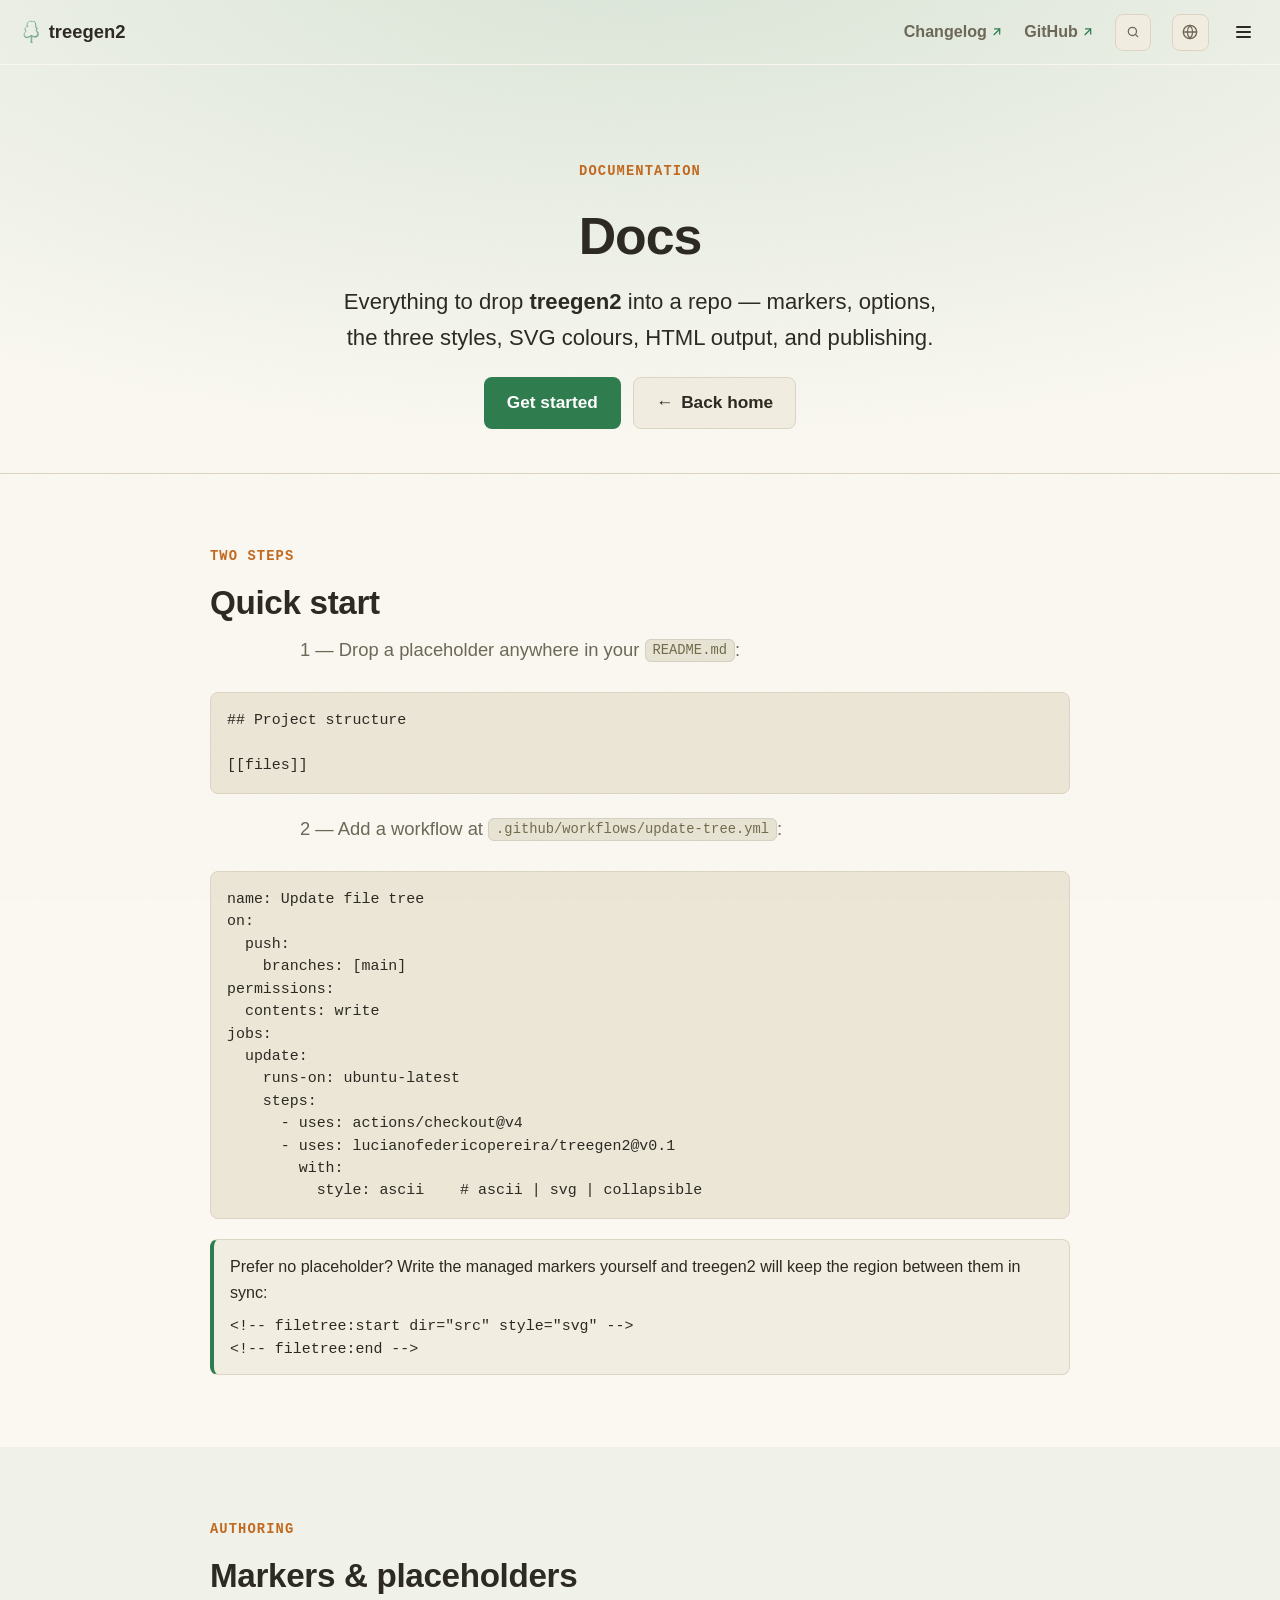
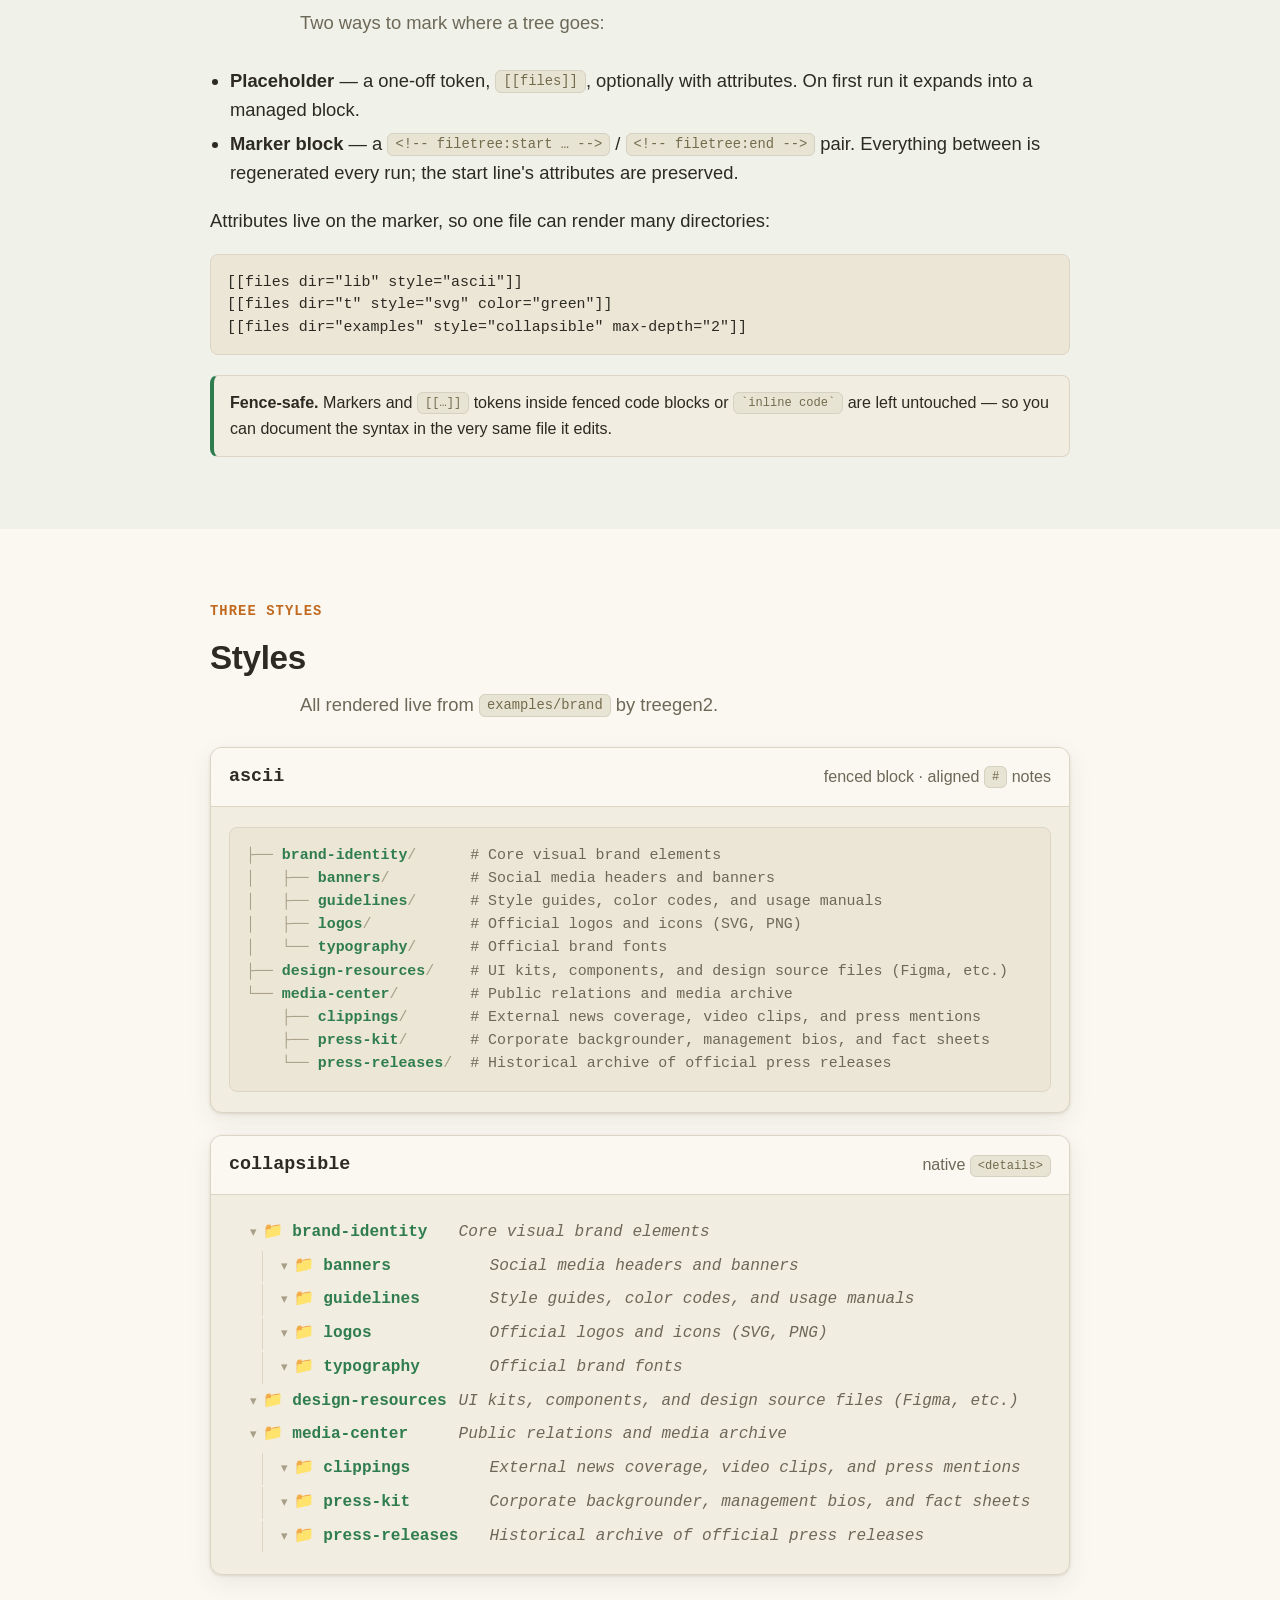
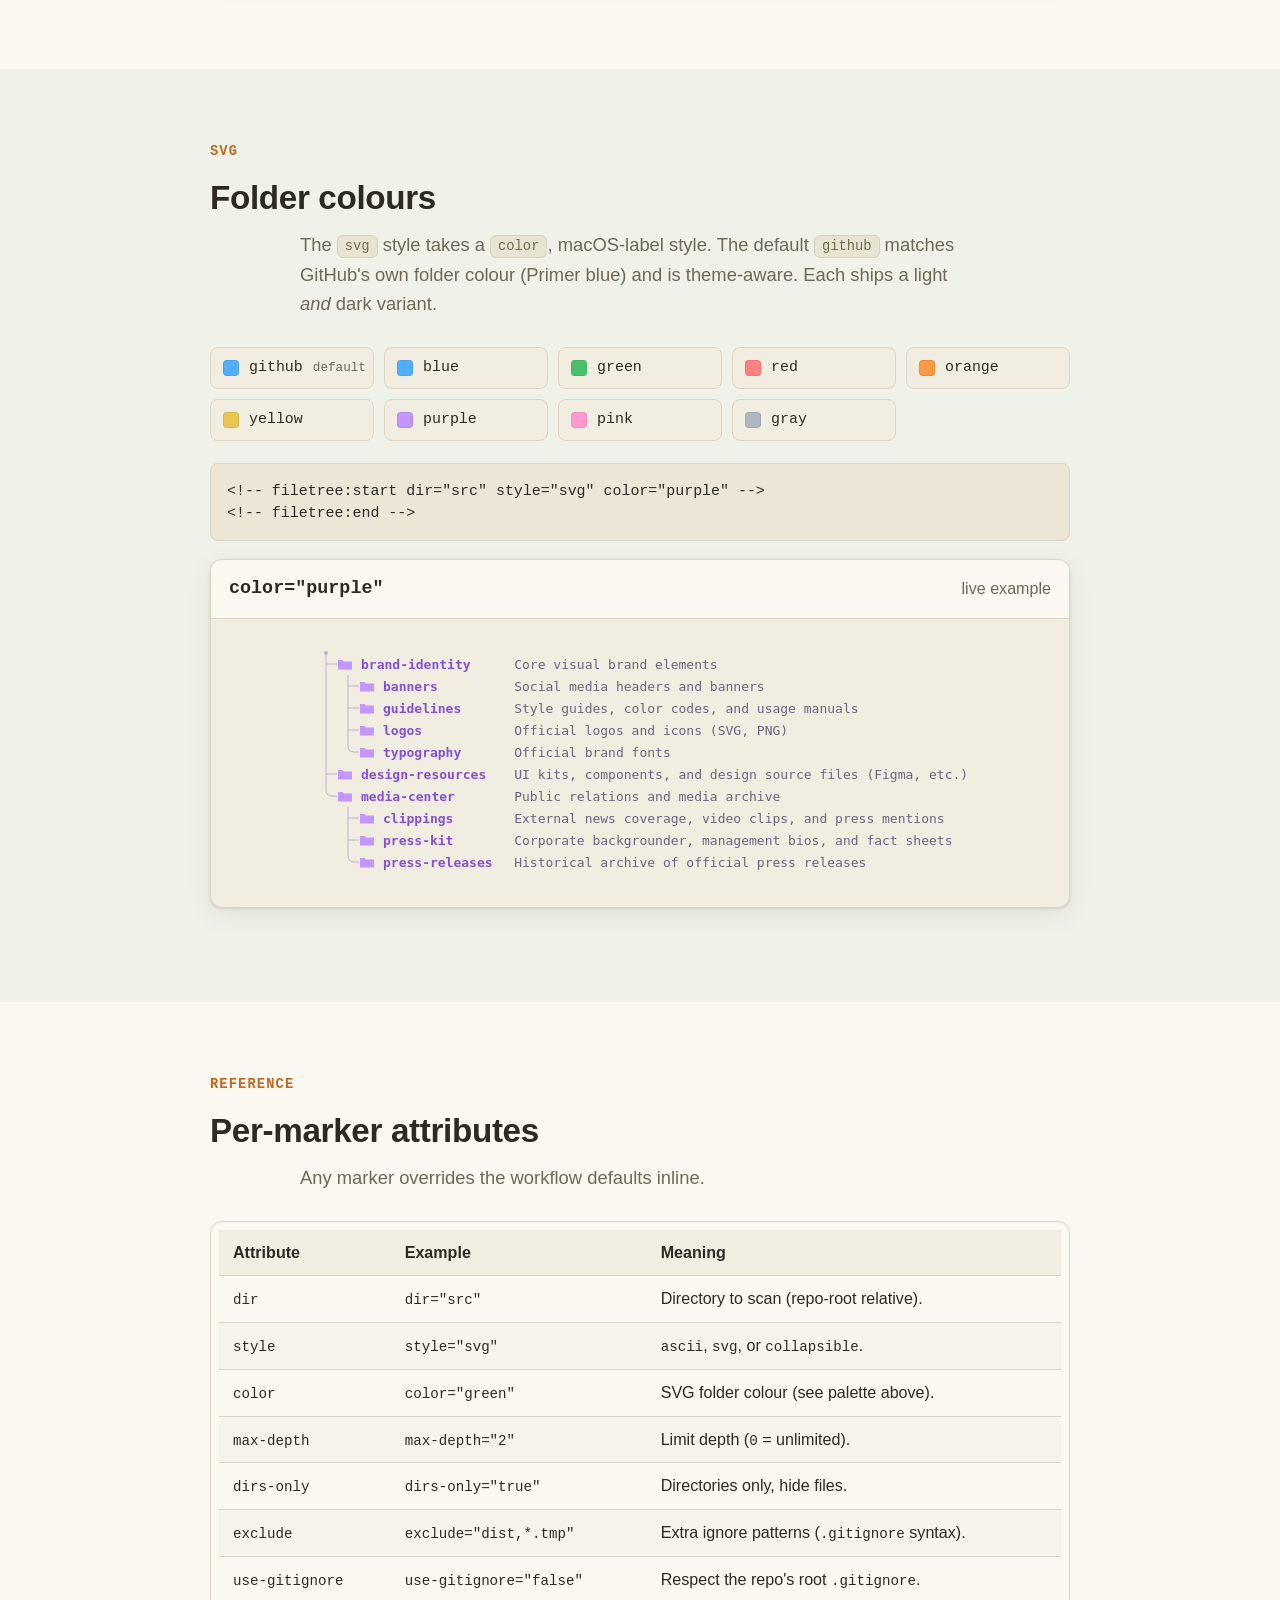
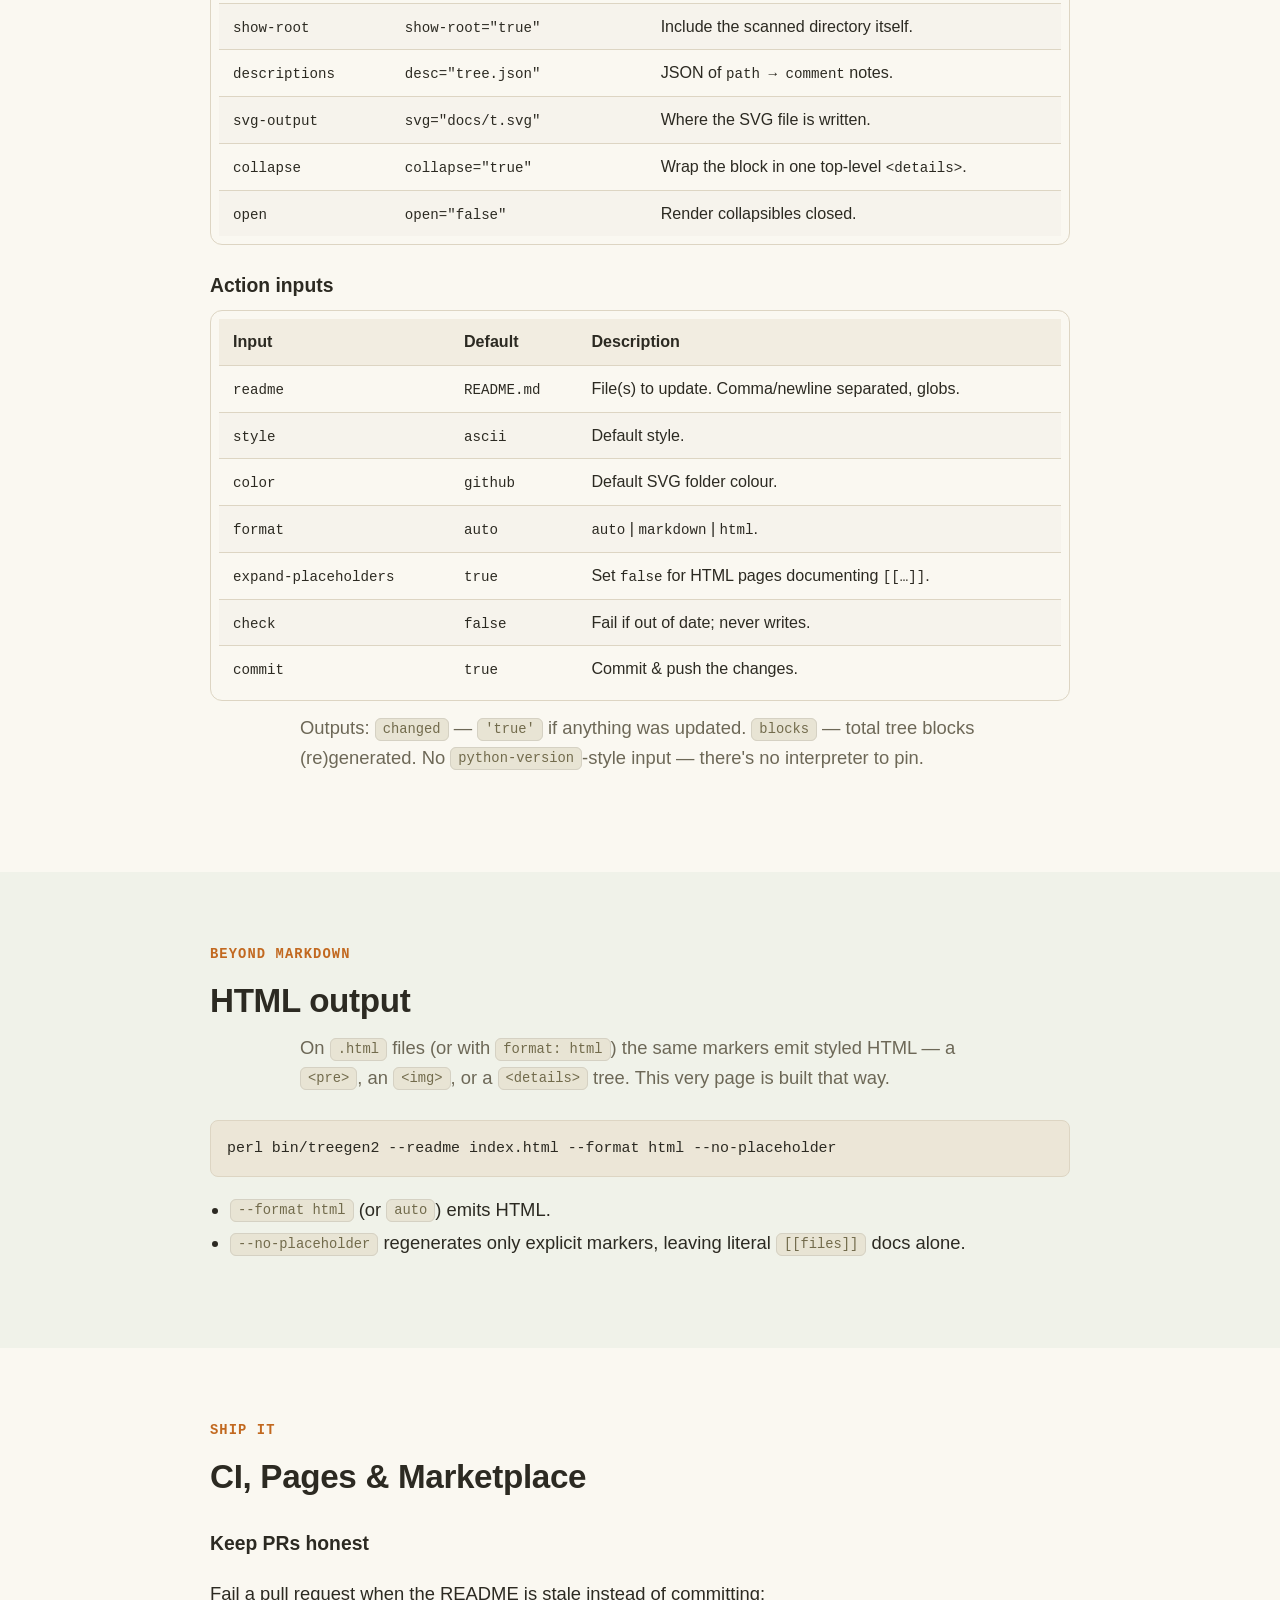
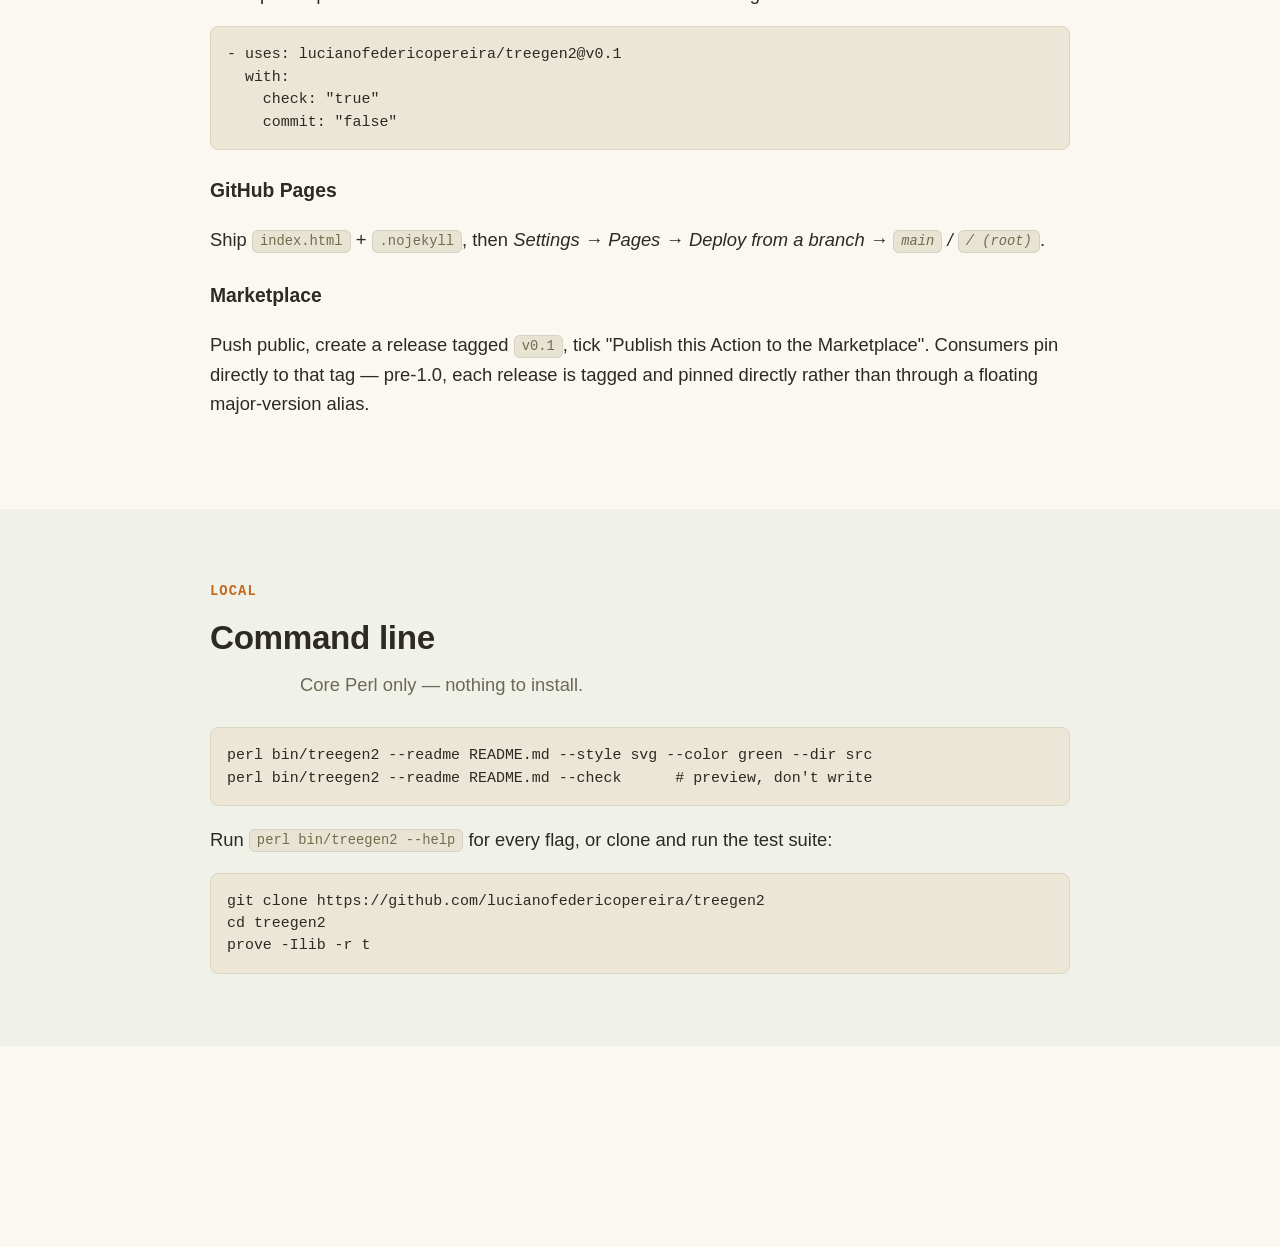
==== commit b0f2ab29: "v0.2" ====
--- a/docs.html
+++ b/docs.html
@@ -330,7 +330,7 @@
     runs-on: ubuntu-latest
     steps:
       - uses: actions/checkout@v4
-      - uses: lucianofedericopereira/treegen2@v1
+      - uses: lucianofedericopereira/treegen2@v0.1
         with:
           style: ascii    # ascii | svg | collapsible</pre>
     <div class="callout reveal i18n">
@@ -590,7 +590,7 @@
 
     <h3 class="i18n"><span data-i18n-default>Keep PRs honest</span><span data-locale="es" class="notranslate">Mantén los PR honestos</span><span data-locale="it" class="notranslate">Mantieni oneste le PR</span></h3>
     <p class="i18n"><span data-i18n-default>Fail a pull request when the README is stale instead of committing:</span><span data-locale="es" class="notranslate">Haz fallar un pull request cuando el README esté desactualizado en lugar de confirmar:</span><span data-locale="it" class="notranslate">Fai fallire una pull request quando il README è obsoleto invece di eseguire il commit:</span></p>
-<pre class="notranslate reveal">- uses: lucianofedericopereira/treegen2@v1
+<pre class="notranslate reveal">- uses: lucianofedericopereira/treegen2@v0.1
   with:
     check: "true"
     commit: "false"</pre>
@@ -604,13 +604,12 @@
       <em>Settings → Pages → Deploy from a branch → <code class="inline">main</code> / <code class="inline">/ (root)</code></em>.</span></p>
 
     <h3 class="i18n"><span data-i18n-default>Marketplace</span><span data-locale="es" class="notranslate">Marketplace</span><span data-locale="it" class="notranslate">Marketplace</span></h3>
-    <p class="i18n"><span data-i18n-default>Push public, create a release tagged <code class="inline">v1.0.0</code>, tick
-      "Publish this Action to the Marketplace", then float a <code class="inline">v1</code> tag:</span>
-      <span data-locale="es" class="notranslate">Haz push público, crea un release etiquetado <code class="inline">v1.0.0</code>, marca
-      "Publish this Action to the Marketplace" y luego mueve una etiqueta flotante <code class="inline">v1</code>:</span>
-      <span data-locale="it" class="notranslate">Esegui push pubblico, crea una release taggata <code class="inline">v1.0.0</code>, spunta
-      "Publish this Action to the Marketplace", poi sposta un tag flottante <code class="inline">v1</code>:</span></p>
-<pre class="notranslate reveal">git tag -fa v1 -m "treegen2 v1" &amp;&amp; git push origin v1 --force</pre>
+    <p class="i18n"><span data-i18n-default>Push public, create a release tagged <code class="inline">v0.1</code>, tick
+      "Publish this Action to the Marketplace". Consumers pin directly to that tag — pre-1.0, each release is tagged and pinned directly rather than through a floating major-version alias.</span>
+      <span data-locale="es" class="notranslate">Haz push público, crea un release etiquetado <code class="inline">v0.1</code>, marca
+      "Publish this Action to the Marketplace". Quienes lo usan fijan la versión directamente a esa etiqueta — antes de 1.0, cada release se etiqueta y se fija directamente en lugar de usar un alias flotante de versión mayor.</span>
+      <span data-locale="it" class="notranslate">Esegui push pubblico, crea una release taggata <code class="inline">v0.1</code>, spunta
+      "Publish this Action to the Marketplace". Chi la usa fissa la versione direttamente a quel tag — prima della 1.0, ogni release viene taggata e fissata direttamente invece di usare un alias flottante di versione maggiore.</span></p>
   </div>
 </section>
 
--- a/assets/site.css
+++ b/assets/site.css
@@ -1,14 +1,8 @@
 /* Forest palette — warm cream + forest green + orange (page only). */
   :root {
-    /* Every color declared twice: hex, then OKLCH, same property name.
-       A browser that doesn't understand oklch() treats it as an invalid
-       declaration and keeps the hex line before it — CSS cascade rule, not
-       a hack, so this needs no @supports query. One that does understand it
-       uses the OKLCH line, which is perceptually uniform (this matters once
-       --band/--shadow start color-mix()ing these — a mix in oklch keeps
-       equal-looking steps equal, the way a mix in raw srgb hex does not).
-       Values computed from the hex above via the actual sRGB->OKLab->OKLCH
-       matrices (Björn Ottosson's / CSS Color 4's), not eyeballed. */
+    /* Every color declared twice: hex, then OKLCH, same property name — a
+       browser that doesn't understand oklch() keeps the hex line (CSS
+       cascade, not a hack). OKLCH wins where color-mix() blends these. */
     --bg: #faf8f1; --bg: oklch(97.9% 0.009 93.6);
     --bg-subtle: #f2ede1; --bg-subtle: oklch(94.7% 0.017 88.0);
     --bg-inset: #ece6d7; --bg-inset: oklch(92.6% 0.021 88.7);
@@ -24,19 +18,12 @@
     --shadow: 0 1px 3px rgba(60, 50, 30, 0.12), 0 8px 24px rgba(60, 50, 30, 0.08);
 
     /* ---------- Spacing ----------
-       treegen2's own audit (future-features.md): padding/margin/gap was
-       100% raw px literals, 24 distinct values, zero shared tokens — the
-       one token family duration/easing already got and spacing hadn't.
-       Named for the exact px value they hold, since this file's spacing
-       isn't on a clean power-of-2 grid (10px/14px/18px/22px are real,
-       repeated, deliberate values here, not typos for 8/16/20/24) — a
-       token that renamed them to the nearest Tailwind-style step would
-       quietly shift dozens of hand-tuned layouts by a px or two. Only the
-       values that actually repeat across unrelated components are tokens;
-       one-off numbers (and anything a nearby comment already documents as
-       derived FROM another specific value, e.g. the hamburger bar's
-       translateY) are left as literals on purpose — turning those into a
-       generic token would sever the documented relationship. */
+       Named for their own px value, not a Tailwind-style nearest-step —
+       10px/14px/18px/22px etc. are real, repeated, deliberate values here,
+       and renaming to the nearest power-of-2 would quietly shift hand-tuned
+       layouts. Only values that repeat across components are tokenized;
+       one-offs (and anything derived FROM another specific value, e.g. the
+       hamburger bar's translateY) stay literal on purpose. */
     --space-2: 2px;
     --space-4: 4px;
     --space-6: 6px;
@@ -48,13 +35,9 @@
     --space-18: 18px;
     --space-20: 20px;
     --space-22: 22px;
-    /* Two fluid tokens, luxury-style, reserved for the couple of large
-       values where cross-device scaling is actually visible — section and
-       hero vertical rhythm. Same two-point-anchored clamp() already used
-       for h1/.tagline/h2 below (400px small-phone -> 1280px desktop), and
-       floor-pinned at exactly today's flat value, so this can only ever
-       add extra breathing room on a bigger screen, never shrink anything
-       that fit before. */
+    /* Fluid clamp(), reserved for the two values where cross-device scaling
+       is actually visible (section/hero rhythm) — floor-pinned at today's
+       flat value, so this only ever adds room on a bigger screen. */
     --space-fluid-section: clamp(56px, 48.7px + 1.82vw, 72px); /* was flat 56px */
     --space-fluid-hero-top: clamp(76px, 66.9px + 2.27vw, 96px); /* was flat 76px */
     /* Sharp deceleration ("snap to rest") instead of plain ease/ease-in-out
@@ -64,19 +47,13 @@
        .nav .brand .logo) on their own cubic-bezier(.34,1.56,.64,1), a
        different, distinctly playful curve this isn't meant to replace. */
     --ease-out-expo: cubic-bezier(0.16, 1, 0.3, 1);
-    /* Symmetric in+out (luxury's --ease-image value — their "smooth hover
-       both ways" curve) instead of the plain ease-in-out keyword — for
-       cases like the hero fade-in where --ease-out-expo's front-loaded
-       deceleration is wrong (it visually "finishes" within a fraction of
-       a long duration, since nearly all the perceptible change happens
-       right at the start). This spreads it evenly across the whole
-       declared duration instead. */
+    /* Symmetric in+out — for cases like the hero fade-in where
+       --ease-out-expo's front-loaded deceleration is wrong (it visually
+       "finishes" early since nearly all the change happens at the start).
+       This spreads it evenly across the whole duration instead. */
     --ease-in-out: cubic-bezier(0.4, 0, 0.2, 1);
-    /* Named duration scale (harvested from luxury's --duration-* tokens,
-       resized to this file's actual spread of values) instead of raw
-       numbers scattered through every transition/animation declaration —
-       every value below is unchanged from what was already tuned in,
-       this only names them. */
+    /* Named duration scale instead of raw numbers scattered through every
+       transition/animation declaration. */
     --duration-instant: .1s;
     --duration-micro: .15s;
     --duration-fast: .2s;
@@ -241,22 +218,11 @@
      bleeds its padded ring-box past this scroll container's own left/right
      edge — with overflow-x:auto you can't scroll into that negative space,
      so it just gets clipped. This padding gives both edges room to absorb it. */
-  /* border here (transparent, box-sizing:border-box so it costs no layout
-     space) exists purely so .nav.is-compact .links below has a defined
-     "transparent" border-color to transition FROM. Without it, the very
-     first time JS adds .is-compact (synchronously, on load, before any
-     user interaction) border-width/style snap to 1px solid instantly
-     (they're outside the transition list) while border-color eases from
-     its previous, undefined value — which resolves to currentcolor, a
-     real visible color — down to transparent over --duration-fast. That
-     briefly-visible line under the nav, fading in then out on first
-     paint, was the reported "black line on the burger menu top on load"
-     with nl (or any Google-Translate-only language) as the stored
-     locale: is-compact triggers synchronously before the page has even
-     finished loading, right into this transition gap. Confirmed live via
-     computed styles (real border-bottom-color at 0.3s, transparent by
-     1s). Same color at rest in both states now, so toggling .is-compact
-     never has a border-color change to animate in the first place. */
+  /* Transparent border reserved here so .nav.is-compact .links below has a
+     defined color to transition FROM — without it, border-color's initial
+     value resolves to currentcolor (a real, visible color) and eases down
+     to transparent on the first .is-compact toggle, flashing a stray line
+     under the nav. */
   .nav .links { display: flex; align-items: center; gap: 1.125rem; overflow-x: auto; scrollbar-width: none; padding-inline: var(--space-8); border: 1px solid transparent; }
   .nav .links::-webkit-scrollbar { display: none; }
   .nav .spacer { flex: 1; }
@@ -295,10 +261,8 @@
      just adds the visual "you're leaving this page" signal an href alone
      doesn't give the reader. */
   .nav a.link.link--external { display: inline-flex; align-items: center; gap: 3px; }
-  /* Real SVG (icon-external symbol) instead of the Unicode "↗" character —
-     same reasoning as the tree logo: a raw character's weight/angle/
-     proportions vary by whatever font renders it, an SVG is identical
-     everywhere and matches .ic-svg's hand-drawn stroke language. */
+  /* Real SVG instead of the Unicode "↗" character, whose weight/angle/
+     proportions vary by whatever font renders it. */
   .link-external-icon {
     width: 0.85em; height: 0.85em; flex: none;
     fill: none; stroke: var(--accent); stroke-width: 2.2;
@@ -403,42 +367,13 @@
   .nav-toggle[aria-expanded="true"] .nav-toggle-bar:nth-child(2) { opacity: 0; }
   .nav-toggle[aria-expanded="true"] .nav-toggle-bar:nth-child(3) { transform: translateY(-0.3125rem) rotate(-45deg); }
 
-  /* Raised from 820px, then 1100px, then 1360px: at in-between desktop
-     widths just above the old breakpoint, the full link row didn't fit but
-     wasn't narrow enough to switch to the hamburger either — it fell back
-     to .nav .links' overflow-x:auto scroll, which has no visible scrollbar
-     (by design, matching .carousel's hidden-scrollbar drag UX) and doesn't
-     reliably respond to a vertical mouse wheel, silently stranding the
-     later links. A safely-high breakpoint means every width either shows
-     the full row with real room to spare, or the always-reachable
-     hamburger — never the broken middle ground.
-
-     Raised again, to 1850px, once the locale switcher (assets/locale.css)
-     added translated nav link text: Spanish/Italian labels run
-     noticeably longer than their English originals ("Use cases" ->
-     "Casos de uso", "Changelog" -> "Registro de cambios"), and — unlike
-     the earlier raises — this isn't a fixed amount of extra width from one
-     more button; .nav .wrap's own max-width (1360px) caps its box, but
-     doesn't clip overflowing flex children, so whether the overflow is
-     actually visible depends on how much viewport width surrounds the
-     centered wrap, not on that 1360px figure. 1850px was measured live as
-     the point both es and it fit with real room to spare.
-
-     Superseded: assets/locale.js's checkNavOverflow now does exactly the
-     JS-driven measurement described above and is the real mechanism in
-     the 1101-1850px range this comment used to worry about — it toggles
-     .nav.is-compact based on actual rendered overflow, independent of
-     viewport width or which language is responsible. This @media block
-     stays only as a no-JS baseline, which is why its own threshold was
-     dropped way down below the JS-governed range (see next comment) —
-     otherwise it and the JS mechanism actively fought each other: at any
-     width where the JS check found no real overflow (so left .is-compact
-     off), this query would still force the hamburger on and hide the
-     .links row on its own, while @media (min-width:1101px) above kept
-     .spacer hidden too (that rule only gets undone by .nav.is-compact,
-     which JS hadn't set) — hamburger visible, nothing pushing it right,
-     the same broken layout as the bug this was meant to fix. Confirmed
-     live at 1500px. */
+  /* This breakpoint is a no-JS fallback only — assets/locale.js's
+     checkNavOverflow does the real, JS-driven measurement (toggles
+     .nav.is-compact once the link row actually overflows, regardless of
+     viewport width or translated text length) and takes over above 700px.
+     Kept low so the two never fight: if this query fired anywhere the JS
+     check found no real overflow, .nav .links would be forced hidden with
+     nothing left to un-hide .spacer (that only happens via .is-compact). */
   @media (max-width: 700px) {
     .nav-toggle { display: inline-flex; width: 1.5rem; height: 1.5rem; gap: 0.15rem; }
     .nav-toggle:hover { gap: 0.25rem; }
@@ -531,17 +466,12 @@
   .nav.is-compact .nav-toggle[aria-expanded="true"] .nav-toggle-bar:nth-child(1) { transform: translateY(0.24375rem) rotate(45deg); }
   .nav.is-compact .nav-toggle[aria-expanded="true"] .nav-toggle-bar:nth-child(3) { transform: translateY(-0.24375rem) rotate(-45deg); }
   .nav.is-compact .wrap { position: relative; }
-  /* Undoes @media (min-width: 1101px) above (site.css:315-318): that rule
-     hides .spacer and has .links self-center via margin:auto instead,
-     because on a true desktop layout .links (visible, inline) already
-     does the "push everything after it rightward" job by centering
-     itself in the leftover space. Once .is-compact makes .links
-     position:absolute (below), it's removed from flow and can't do that
-     job any more — but that min-width query is still separately active
-     at any width >=1101px, is-compact or not, and would otherwise leave
-     .spacer hidden with nothing left to push search/switcher/hamburger
-     off the brand. Confirmed live: without this, those three icons sat
-     immediately after "treegen2" with the entire rest of the bar empty. */
+  /* Undoes the min-width:1101px rule above that hides .spacer: that rule
+     assumes .links (visible, inline) does the "push everything rightward"
+     job itself by self-centering — once .is-compact makes .links
+     position:absolute, it's out of flow and can't do that job any more, so
+     .spacer needs to come back to push search/switcher/hamburger off the
+     brand. */
   .nav.is-compact .spacer { display: block; }
   .nav.is-compact .links {
     position: absolute; top: 100%; left: 0; right: 0; z-index: 60;
@@ -550,10 +480,9 @@
     overflow: hidden;
     max-height: 0;
     background: var(--bg);
-    /* transparent at rest, same reasoning as the @media version above:
-       border isn't constrained by max-height:0, so a real color here
-       rendered as a thin flat line under the whole nav even while
-       "closed". Confirmed live — this is what you were seeing. */
+    /* transparent at rest — border isn't constrained by max-height:0, so a
+       real color here renders as a thin flat line under the nav even while
+       "closed". */
     border: 1px solid transparent; border-top: none;
     border-radius: 0 0 var(--radius) var(--radius);
     transition: max-height var(--duration-moderate) var(--ease-out-expo),
@@ -565,9 +494,8 @@
     padding: 0.625rem 0.875rem; margin: 0; border-radius: 0;
     border-top: 1px solid var(--border);
   }
-  /* Same fix as the @media version above: the first row's border-top is a
-     stray line under the nav bar, not a real divider. Confirmed live —
-     this is the "top border on desktop hamburger" that kept coming back. */
+  /* First row's border-top is a stray line under the nav bar, not a real
+     divider between rows. */
   .nav.is-compact .links > a.link:first-child { border-top: none; }
   .nav.is-compact .links-external {
     display: flex; flex-direction: column; align-items: stretch; gap: 0;
@@ -599,19 +527,12 @@
     background: var(--bg); color: var(--muted);
     font-family: var(--mono); font-size: 0.6875rem; line-height: 16px; text-align: center;
   }
-  /* Collapses to icon-only — but only as the LAST resort, after the nav
-     links have already been tried as a hamburger dropdown and the row
-     still doesn't fit. Driven by assets/locale.js's checkNavOverflow,
-     which measures in stages (full desktop -> links collapsed -> also
-     collapse search) rather than this and the hamburger breakpoint each
-     independently guessing a viewport width where "surely" the other
-     has already kicked in — the previous version collapsed search
-     whenever the viewport alone was <=900px, whether or not that had
-     anything to do with search actually running out of room, and
-     independently of whether collapsing the links had already solved
-     the problem. .search-compact is added to .nav, same as .is-compact.
-     The @media version stays only as a no-JS baseline, same reasoning
-     and same threshold as the hamburger's — see site.css:391-onward. */
+  /* Collapses to icon-only only as a LAST resort, after the nav links have
+     already collapsed to a hamburger and the row still doesn't fit — driven
+     by assets/locale.js's checkNavOverflow, which measures in stages
+     (full desktop -> links collapsed -> also collapse search) rather than
+     guessing a fixed viewport width. .search-compact is added to .nav, same
+     as .is-compact; the @media version below is only a no-JS baseline. */
   .nav.search-compact .search-trigger-label,
   .nav.search-compact .search-kbd { display: none; }
   .nav.search-compact .search-trigger { width: 2rem; padding: 0; justify-content: center; }
@@ -622,10 +543,9 @@
 
   /* Native <dialog>: showModal() gives Escape-to-close and focus trapping
      for free, plus a real top-layer/::backdrop with none of .nav's stacking
-     context to fight. overflow:hidden clips the results list to the
-     dialog's own rounded corners; unlike a shared modal base this one never
-     needs to escape its own bounds (no nested popovers inside it), so
-     there's no need for gitcss2's overflow:visible + :has(:empty) trick. */
+     context to fight. overflow:hidden safely clips the results list to the
+     dialog's own rounded corners since nothing here needs to escape those
+     bounds (no nested popovers inside it). */
   .search-modal {
     width: min(480px, 92vw); margin: auto; padding: 0; overflow: hidden;
     border: 1px solid var(--border); border-radius: var(--radius);
@@ -848,13 +768,9 @@
      column's text down to near-nothing. */
   .compare-table { table-layout: fixed; min-width: 480px; }
   .compare-table th:first-child, .compare-table td:first-child { width: auto; }
-  /* 130px used to be exact: "Manually" fit with room to spare, but its
-     Spanish/Italian translation "Manualmente" needs 102.84px of the
-     102px this left after padding — over by less than a pixel, so the
-     global overflow-wrap:break-word safety net (body, site.css ~147)
-     found nothing else to do but split the word mid-token
-     ("Manualment"/"e"), confirmed live via getBoundingClientRect. 150px
-     gives real headroom, not just enough for this one word. */
+  /* Wide enough for the longest translated cell text (e.g. Spanish
+     "Manualmente"), not just the English original — real headroom rather
+     than a width tuned to the exact pixel of one language. */
   .compare-table th:not(:first-child), .compare-table td:not(:first-child) { width: 150px; text-align: center; }
   .compare-table .compare-no, .compare-table .compare-yes { font-weight: 700; font-size: 1rem; }
   .compare-table .compare-no { color: var(--muted); }
--- a/assets/palettes.css
+++ b/assets/palettes.css
@@ -1,45 +1,26 @@
-/* Named palettes — ported from fui's base16 architecture (Downloads/html/fui,
- * src/styles/palettes/*.css), adapted to THIS file's own token names instead
- * of introducing base16's --base00.."0f" slots as a second naming scheme.
- *
- * site.css's :root already IS a palette (Forest, light + a
- * prefers-color-scheme dark variant) — these are more of the same, picked
- * with `[data-palette="name"]` on <html> instead of the OS setting. No JS
- * ships with this file: treegen2's own page is meant to be reused as a
- * template for other of the user's projects (see handoff.md), so setting
- * the attribute by hand when starting a new project fits better than a
- * live picker widget aimed at this page's own visitors.
- *
- * Attribute selectors out-specificity a bare `:root` inside
- * @media(prefers-color-scheme), so a palette here always wins over the OS
- * default regardless of load order — same reasoning fui and gitcss both
- * already rely on for the same trick.
- *
- * Mapping, one scheme for all eleven palettes below: each source is a
- * published base16 scheme (16 hex slots, no exceptions), and every palette
- * here reads the same eight slots for the same role —
+/* Named palettes, selectable via [data-palette="name"] on <html> instead of
+ * the OS prefers-color-scheme setting — site.css's own :root is already one
+ * such palette (light + dark), these are more of the same. Attribute
+ * selectors out-specificity a bare `:root` inside @media(prefers-color-scheme),
+ * so a palette here always wins over the OS default regardless of load order.
+ *
+ * Each source is a published base16 scheme (16 hex slots); every palette
+ * below reads the same eight slots for the same role:
  *
  *   --bg base00   --bg-subtle base01   --bg-inset base02   --border base03
  *   --tree base03 (shares --border's slot — both are faint structural
  *                  lines, never a fill sitting against its own border)
  *   --muted base04   --fg base05   --gold base0A   --accent-2 base09
- *   --accent base0D  --on-accent base00 (verified in fui/theme.css: base00
- *                  reads on every accent hue used here across all eleven
- *                  palettes — the one hue where that verification does NOT
- *                  hold is base0A/yellow, and nothing below maps accent or
- *                  accent-2 to base0A)
+ *   --accent base0D  --on-accent base00
  *
  * --shadow is not hand-tuned per palette — every dark palette reuses this
  * file's own dark --shadow value, every light one reuses its own light
- * value (see site.css's Forest dark block for both originals). --band
- * needs no override at all: it's `color-mix(--accent, --bg)` already, so
- * it recomputes from whichever of those a palette sets.
+ * value. --band needs no override: it's `color-mix(--accent, --bg)`
+ * already, so it recomputes from whichever of those a palette sets.
  *
  * No oklch() companion line for any value below, unlike site.css's own
- * :root — those lines exist there as browser fallbacks for hand-verified
- * conversions. Re-deriving eleven palettes' worth by hand risked silently
- * wrong numbers for no real benefit (a browser without oklch() support
- * still gets a fully correct palette from the hex line alone). */
+ * :root — a browser without oklch() support still gets a fully correct
+ * palette from the hex line alone. */
 
 :root[data-palette='gruvbox-dark'] {
   color-scheme: dark;
--- a/assets/locale.css
+++ b/assets/locale.css
@@ -12,22 +12,18 @@
       otherwise-translated language. Never touches anything .notranslate. */
 
 /* ---------- Locale content ---------- */
-/* Ported from fui (/home/lucho/Downloads/html/fui/src/styles/core.css:
-   2143-2182) — :lang() rather than the [lang="es"] attribute selector,
-   since :lang() matches INHERITED and REGIONAL language tags (es-AR,
-   en-GB) where a plain attribute selector would silently match nothing;
-   :where() keeps specificity at zero so this never has to out-fight a
-   component-level override; display:revert (not block) so this works on
-   a <span>, <li>, <td> alike.
+/* :lang() rather than the [lang="es"] attribute selector, since :lang()
+   matches INHERITED and REGIONAL language tags (es-AR, en-GB) where a
+   plain attribute selector would silently match nothing; :where() keeps
+   specificity at zero so this never has to out-fight a component-level
+   override; display:revert (not block) so this works on a <span>, <li>,
+   <td> alike.
 
-   Extended beyond fui's version: fui assumes every string is authored in
-   every listed language. This project's rule additionally needs a single
-   missing translation, inside an otherwise-translated language, to fall
-   through to Google Translate — so the original English stays as a real,
-   visible, non-.notranslate node ([data-i18n-default], deliberately NOT
-   [data-locale]) whenever no override exists for the current language,
-   and only steps aside via :has() when a real override is actually
-   there to replace it. */
+   A single missing translation, inside an otherwise-translated language,
+   falls through to Google Translate — the original English stays as a
+   real, visible, non-.notranslate node ([data-i18n-default], deliberately
+   NOT [data-locale]) whenever no override exists for the current
+   language, and only steps aside via :has() when a real override exists. */
 [data-locale] { display: none; }
 
 :where(:lang(es)) [data-locale='es'],
@@ -128,8 +124,7 @@
 /* ---------- Google Translate ---------- */
 /* Loading/driving logic lives in locale.js; this is only the static
    resource hints (cheap even if translate is never engaged) and the
-   chrome-hiding rules, ported near-verbatim from future-features.md:
-   23-104 (codecraft's real, working integration). */
+   chrome-hiding rules. */
 #translate { display: none; }
 
 [class^="VI"],
